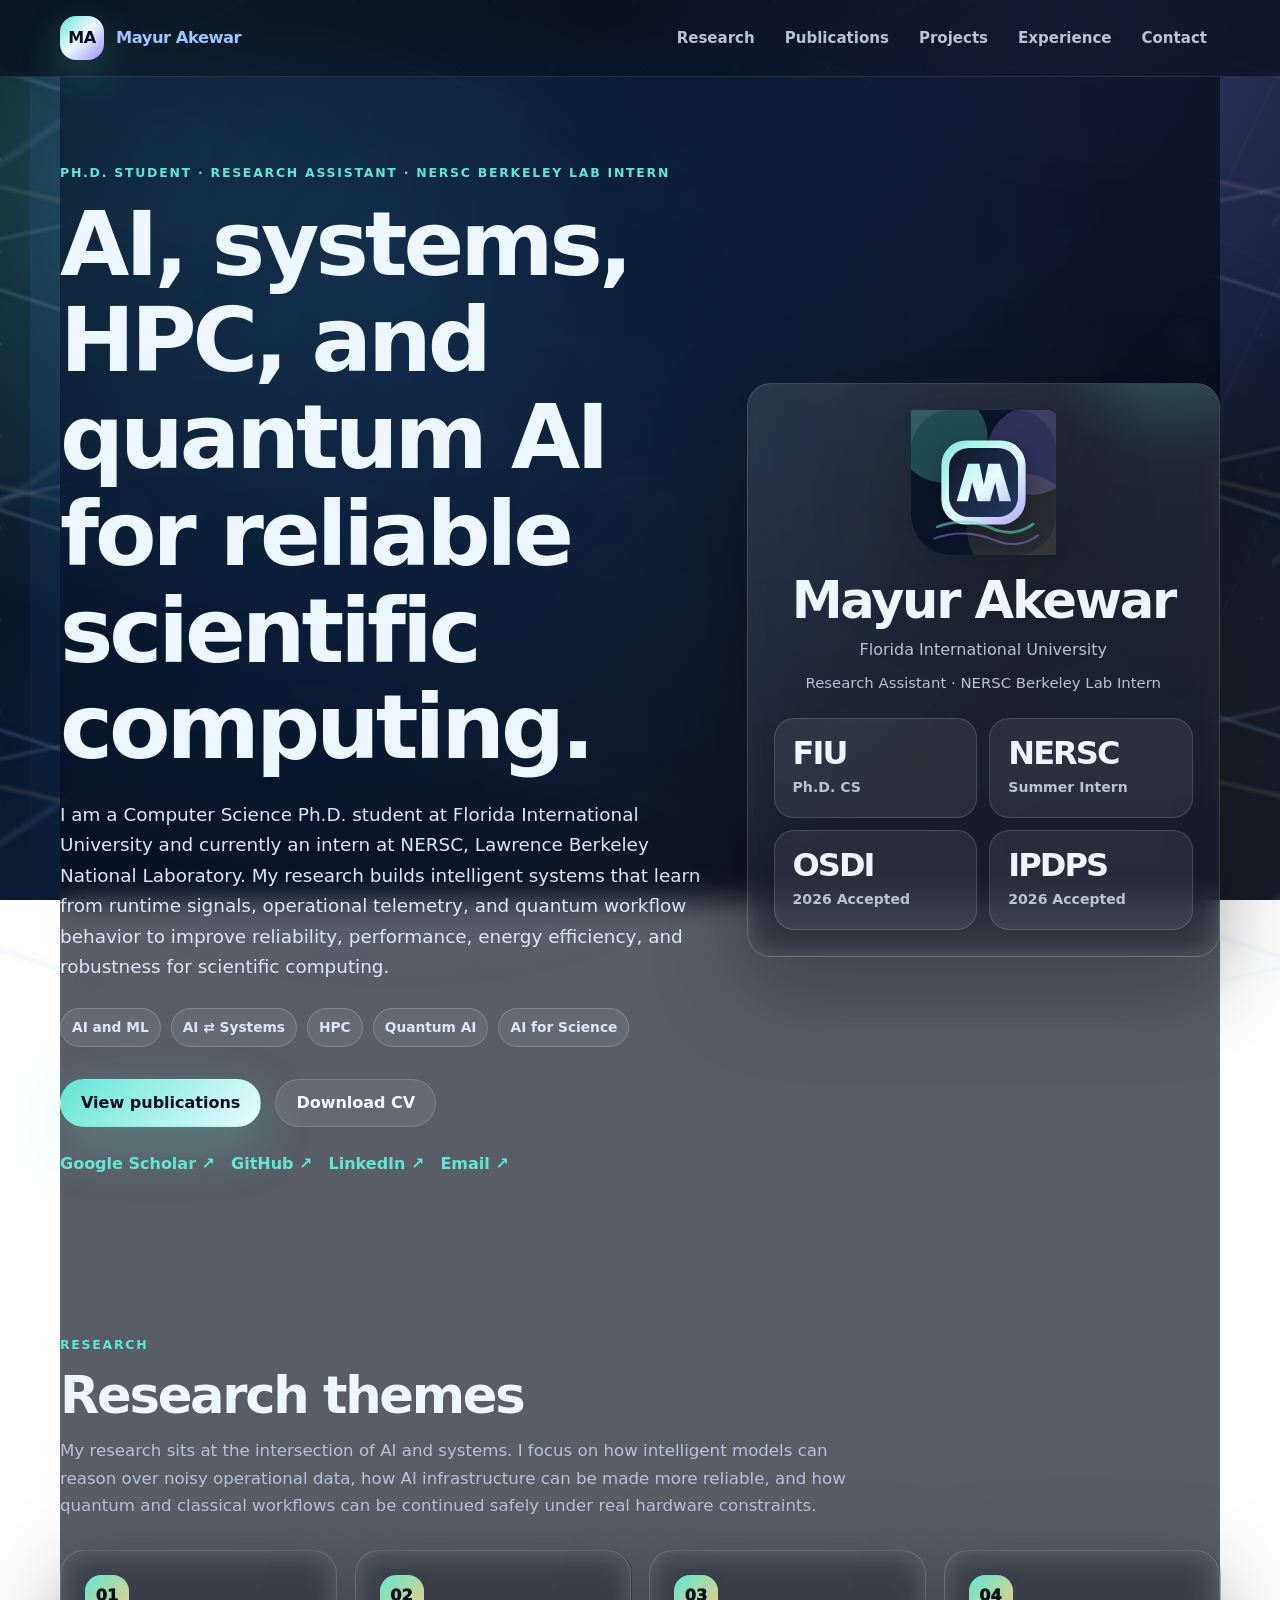
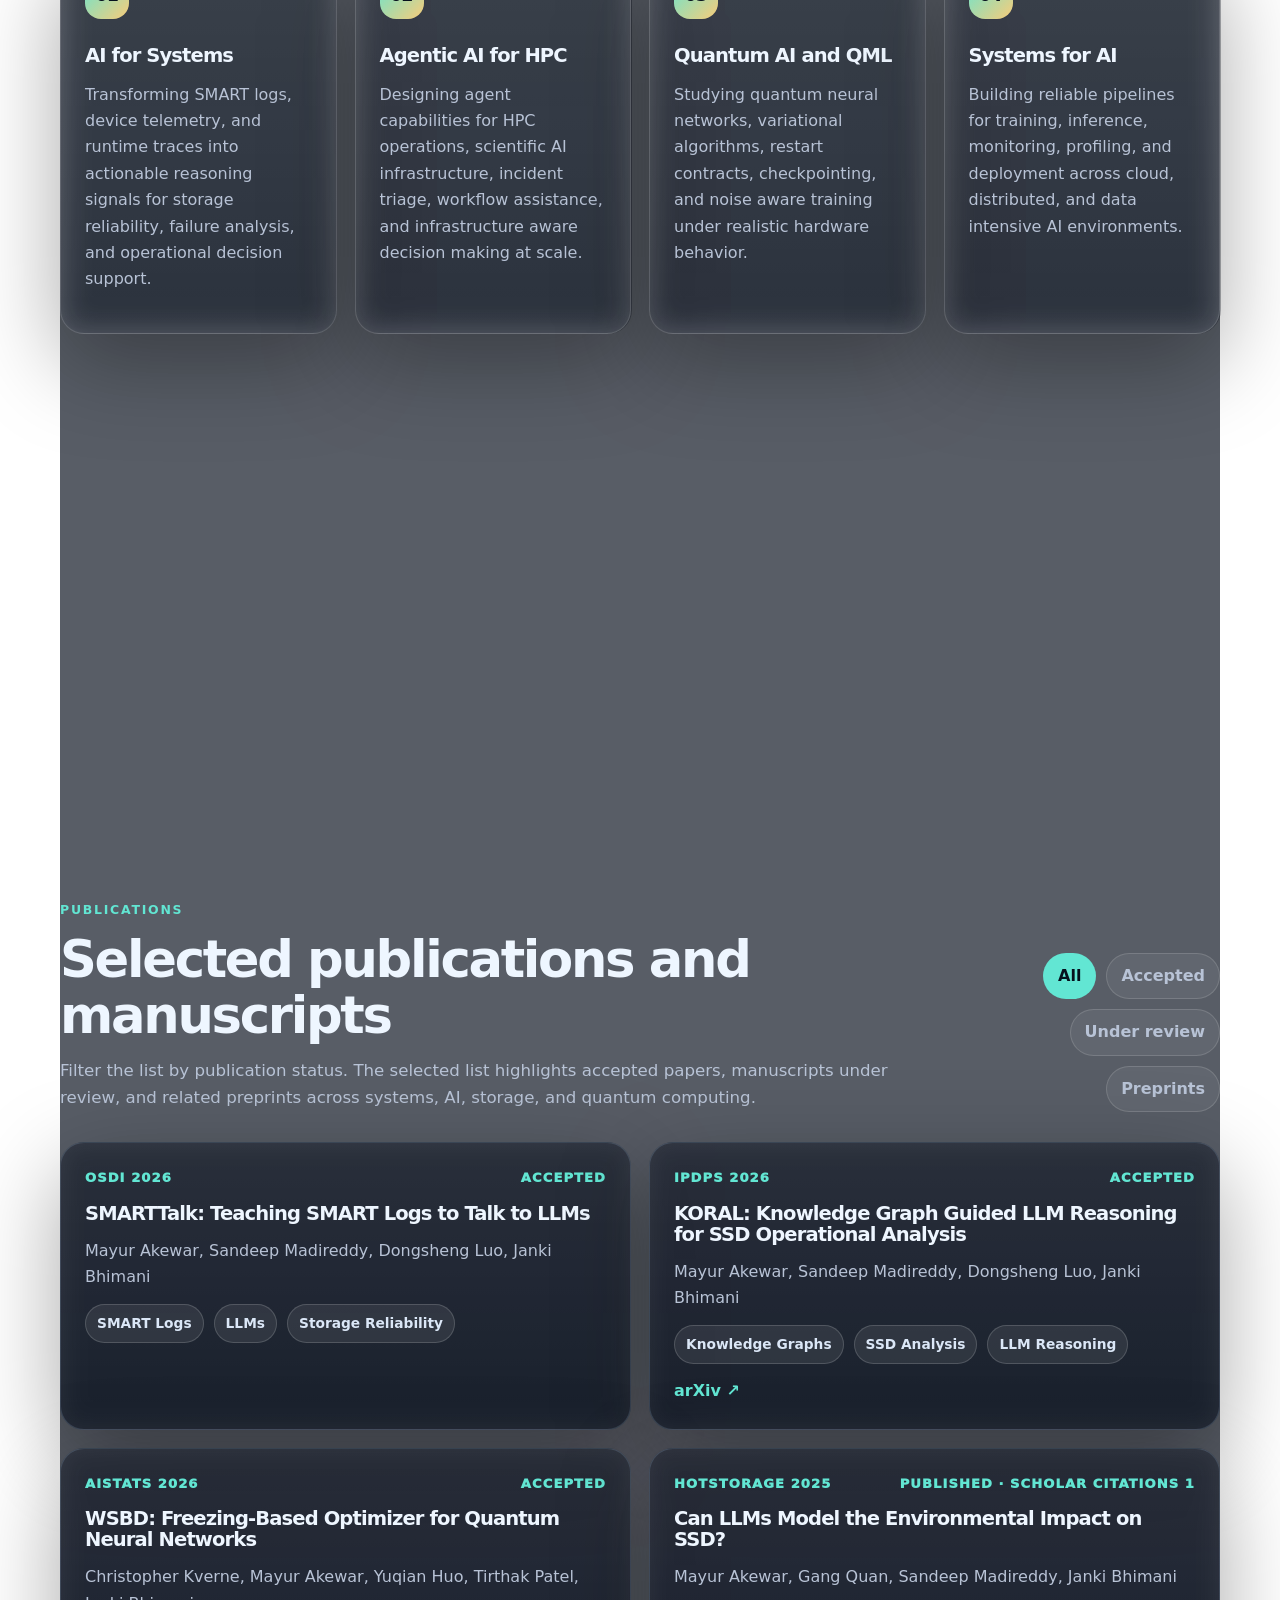
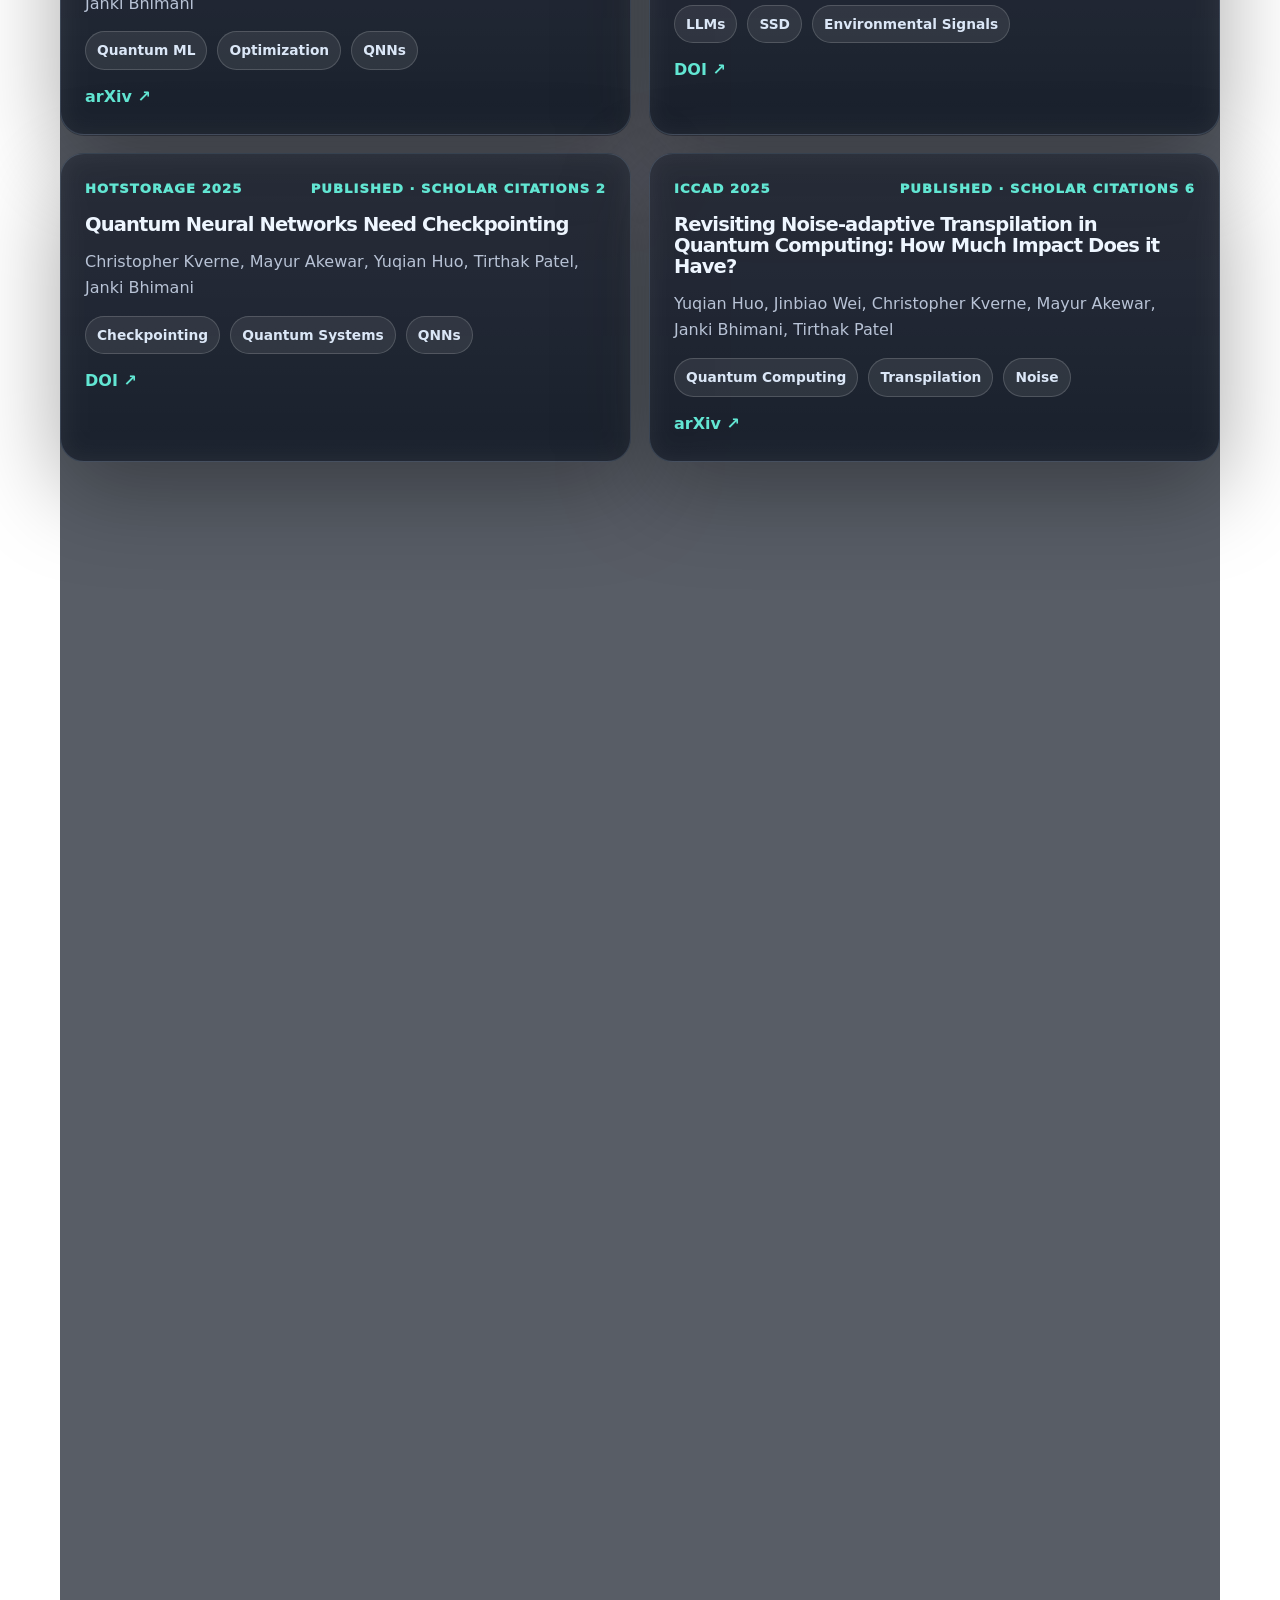
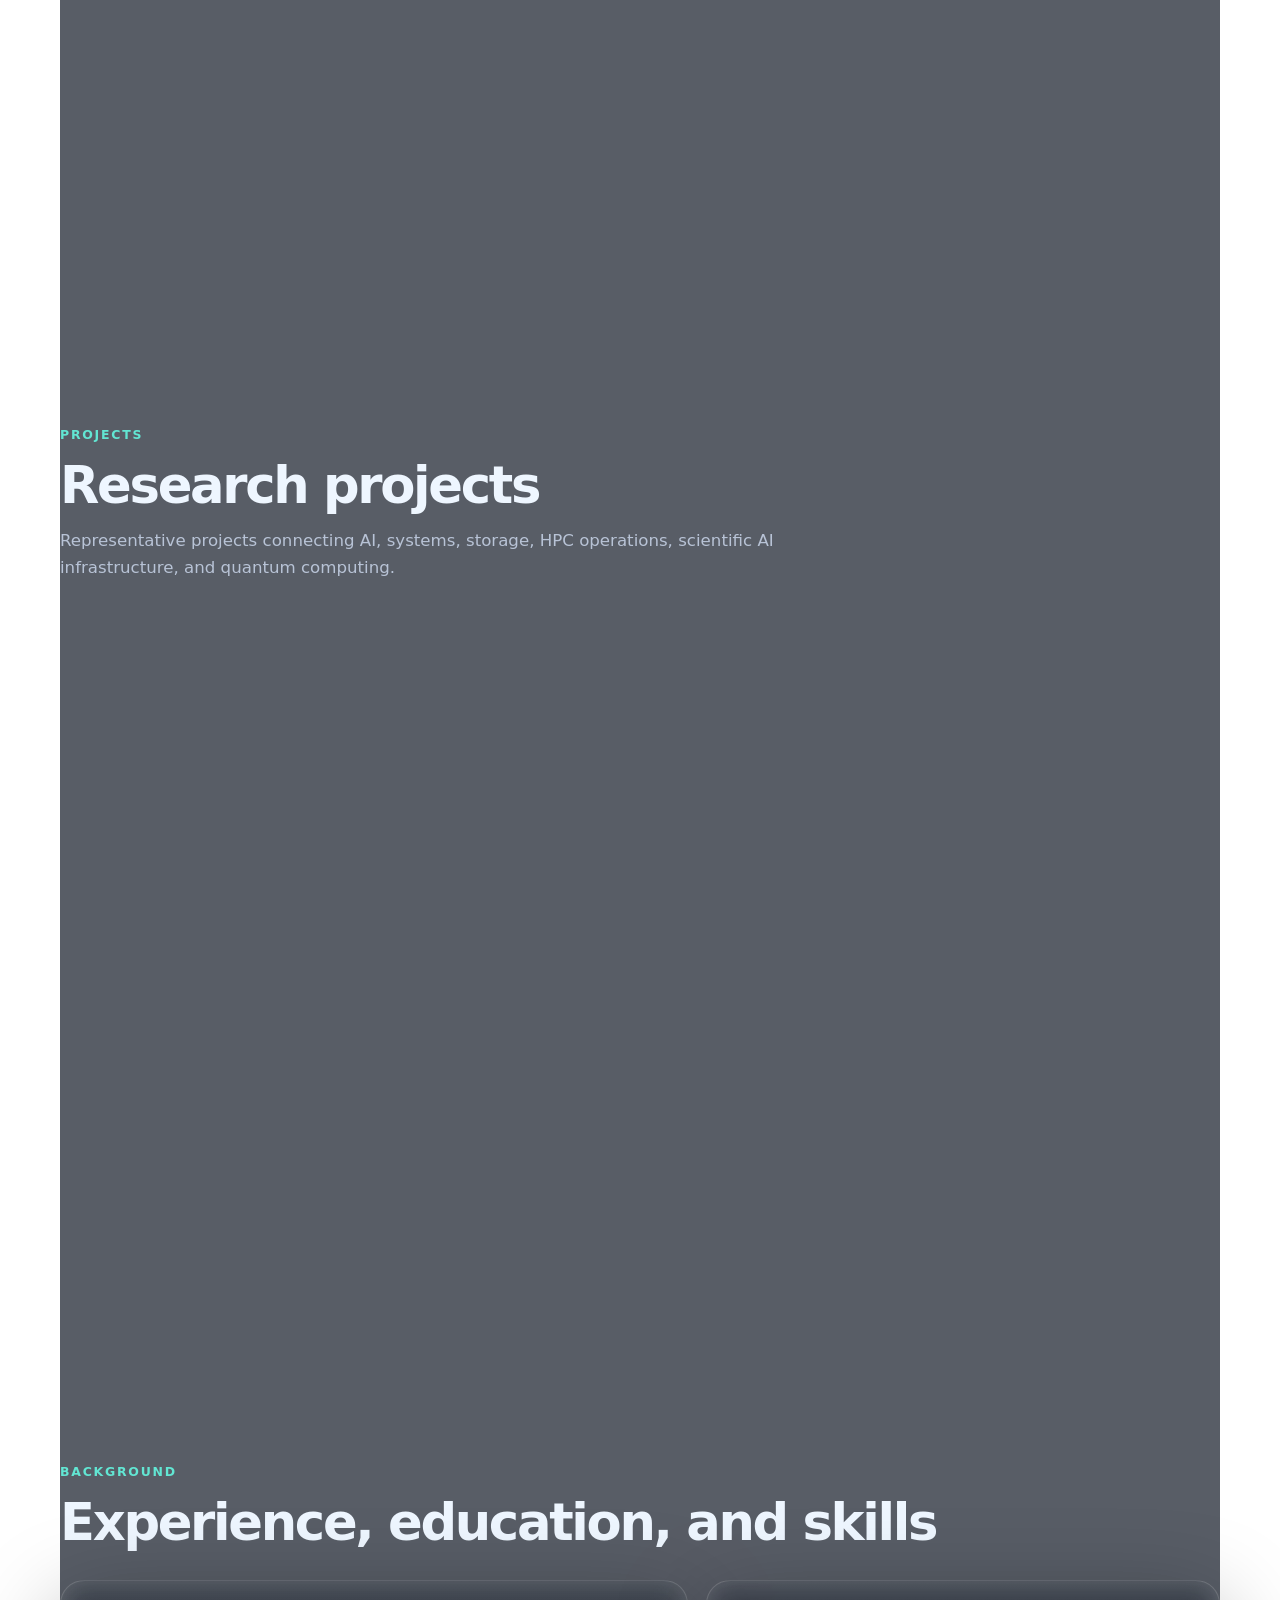
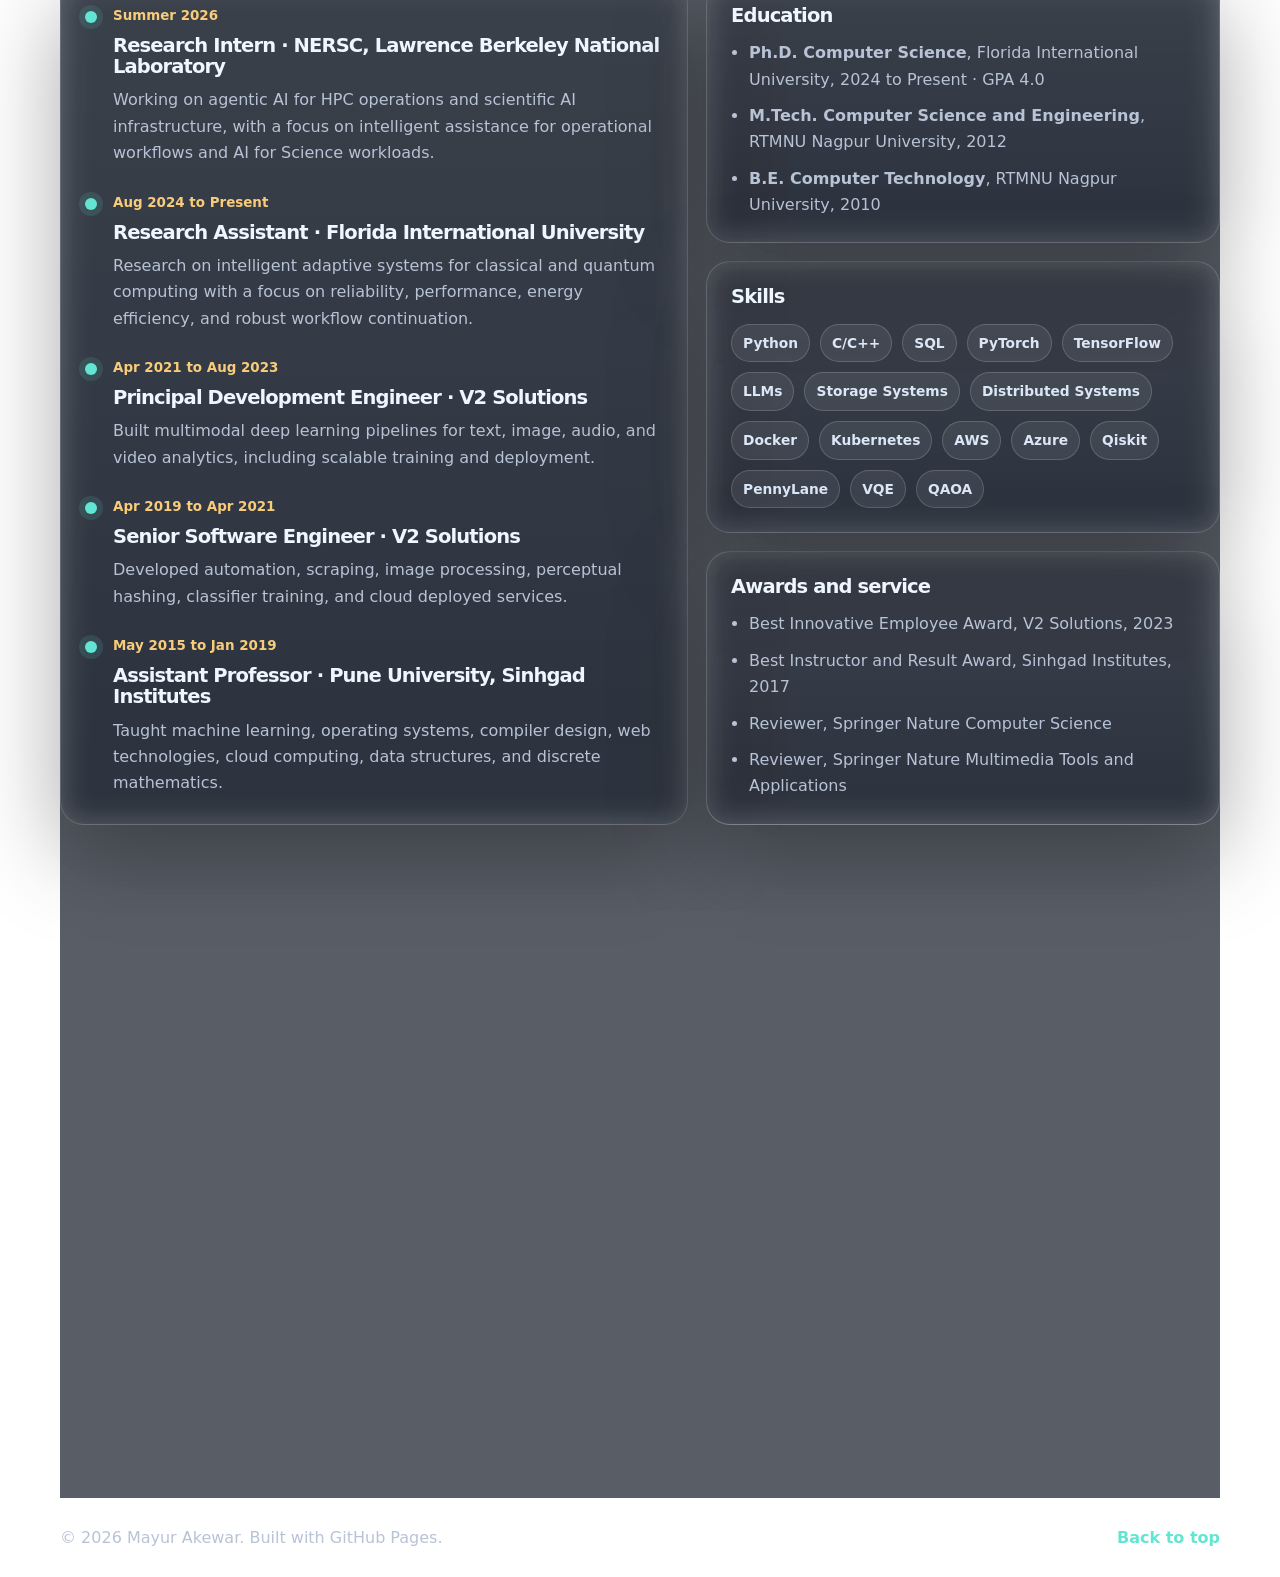
==== index.html @ 2ee83738 "Update index.html" ====
<!DOCTYPE html>
<html lang="en">
<head>
  <meta charset="UTF-8" />
  <meta name="viewport" content="width=device-width, initial-scale=1.0" />
  <meta name="description" content="Mayur Akewar is a Computer Science Ph.D. student at Florida International University and NERSC Berkeley Lab intern working on AI for systems, HPC operations, quantum AI, storage reliability, and AI for Science." />
  <meta name="keywords" content="Mayur Akewar, AI and ML, AI Systems, HPC, Quantum AI, AI for Science, Storage Systems, LLMs, FIU, NERSC" />
  <meta name="author" content="Mayur Akewar" />
  <meta property="og:title" content="Mayur Akewar | AI, Systems, HPC, and Quantum AI" />
  <meta property="og:description" content="Research portfolio for Mayur Akewar, Ph.D. student at Florida International University and NERSC Berkeley Lab intern working across AI, systems, HPC, and quantum AI." />
  <meta property="og:type" content="website" />
  <meta property="og:image" content="assets/social-card.svg" />
  <meta name="theme-color" content="#111827" />
  <title>Mayur Akewar | AI, Systems, HPC, and Quantum AI</title>
  <link rel="icon" type="image/svg+xml" href="assets/favicon.svg" />
  <link rel="stylesheet" href="styles.css" />
<link rel="stylesheet" href="starry_planets_network_background.css">
</head>
<body>
  <a class="skip-link" href="#main">Skip to content</a>
  <div class="background" aria-hidden="true"></div>

  <header class="site-header">
    <nav class="nav wrap" aria-label="Primary navigation">
      <a class="brand" href="#home" aria-label="Mayur Akewar home">
        <span class="brand-mark">MA</span>
        <span class="brand-name">Mayur Akewar</span>
      </a>
      <button class="nav-toggle" aria-label="Open navigation" aria-expanded="false">
        <span></span><span></span><span></span>
      </button>
      <div class="nav-links">
        <a href="#research">Research</a>
        <a href="#publications">Publications</a>
        <a href="#projects">Projects</a>
        <a href="#experience">Experience</a>
        <a href="#contact">Contact</a>
      </div>
    </nav>
  </header>

  <main id="main">
    <section class="hero wrap" id="home">
      <div class="hero-content">
        <p class="eyebrow">Ph.D. Student · Research Assistant · NERSC Berkeley Lab Intern</p>
        <h1>AI, systems, HPC, and quantum AI for reliable scientific computing.</h1>
        <p class="lead">
          I am a Computer Science Ph.D. student at Florida International University and currently an intern at NERSC, Lawrence Berkeley National Laboratory. My research builds intelligent systems that learn from runtime signals, operational telemetry, and quantum workflow behavior to improve reliability, performance, energy efficiency, and robustness for scientific computing.
        </p>
        <div class="topic-pills" aria-label="Research areas from Google Scholar profile">
          <span>AI and ML</span>
          <span>AI ⇄ Systems</span>
          <span>HPC</span>
          <span>Quantum AI</span>
          <span>AI for Science</span>
        </div>
        <div class="hero-actions">
          <a class="button primary" href="#publications">View publications</a>
          <a class="button ghost" href="assets/Mayur_Akewar_CV.pdf" target="_blank" rel="noopener">Download CV</a>
        </div>
        <div class="link-row" aria-label="Academic links">
          <a href="https://scholar.google.com/citations?user=bLDvG6gAAAAJ&hl=en" target="_blank" rel="noopener">Google Scholar</a>
          <a href="https://github.com/yourusername" target="_blank" rel="noopener">GitHub</a>
          <a href="https://www.linkedin.com/in/mayur-akewar-88523421" target="_blank" rel="noopener">LinkedIn</a>
          <a href="mailto:makew001@fiu.edu">Email</a>
        </div>
      </div>

      <aside class="profile-panel" aria-label="Profile snapshot">
        <img class="profile-art" src="assets/profile.svg" alt="Abstract profile illustration with initials MA" />
        <div class="profile-text">
          <h2>Mayur Akewar</h2>
          <p>Florida International University</p>
          <p class="small">Research Assistant · NERSC Berkeley Lab Intern</p>
        </div>
        <div class="stat-grid">
          <div class="stat-card">
            <strong>FIU</strong>
            <span>Ph.D. CS</span>
          </div>
          <div class="stat-card">
            <strong>NERSC</strong>
            <span>Summer Intern</span>
          </div>
          <div class="stat-card">
            <strong>OSDI</strong>
            <span>2026 Accepted</span>
          </div>
          <div class="stat-card">
            <strong>IPDPS</strong>
            <span>2026 Accepted</span>
          </div>
        </div>
      </aside>
    </section>

    <section class="section wrap" id="research">
      <div class="section-head">
        <p class="eyebrow">Research</p>
        <h2>Research themes</h2>
        <p>My research sits at the intersection of AI and systems. I focus on how intelligent models can reason over noisy operational data, how AI infrastructure can be made more reliable, and how quantum and classical workflows can be continued safely under real hardware constraints.</p>
      </div>
      <div class="theme-grid">
        <article class="glass-card theme-card">
          <div class="card-number">01</div>
          <h3>AI for Systems</h3>
          <p>Transforming SMART logs, device telemetry, and runtime traces into actionable reasoning signals for storage reliability, failure analysis, and operational decision support.</p>
        </article>
        <article class="glass-card theme-card">
          <div class="card-number">02</div>
          <h3>Agentic AI for HPC</h3>
          <p>Designing agent capabilities for HPC operations, scientific AI infrastructure, incident triage, workflow assistance, and infrastructure aware decision making at scale.</p>
        </article>
        <article class="glass-card theme-card">
          <div class="card-number">03</div>
          <h3>Quantum AI and QML</h3>
          <p>Studying quantum neural networks, variational algorithms, restart contracts, checkpointing, and noise aware training under realistic hardware behavior.</p>
        </article>
        <article class="glass-card theme-card">
          <div class="card-number">04</div>
          <h3>Systems for AI</h3>
          <p>Building reliable pipelines for training, inference, monitoring, profiling, and deployment across cloud, distributed, and data intensive AI environments.</p>
        </article>
      </div>

      <div class="research-brief-grid">
        <article class="glass-card research-brief highlight">
          <span class="mini-label">Current focus</span>
          <h3>Agentic AI for HPC operations at NERSC</h3>
          <p>I am currently working as an intern at NERSC, Lawrence Berkeley National Laboratory, on agentic AI for HPC operations and scientific AI infrastructure. The goal is to prototype intelligent agent capabilities that help operators and scientists reason over complex infrastructure signals, support AI for Science workloads, and improve operational efficiency.</p>
        </article>
        <article class="glass-card research-brief">
          <span class="mini-label">Storage reliability</span>
          <h3>From raw device signals to operational reasoning</h3>
          <p>My storage systems work explores how SMART attributes, knowledge graphs, and LLM based reasoning can explain SSD behavior, identify risk patterns, and convert low level device measurements into useful operational narratives.</p>
        </article>
        <article class="glass-card research-brief">
          <span class="mini-label">Quantum systems</span>
          <h3>Robust continuation for quantum workflows</h3>
          <p>My quantum systems work studies checkpointing, restart contracts, noise aware training, and optimization behavior for hybrid quantum classical workflows where hardware drift, queue delays, and measurement uncertainty affect reproducibility.</p>
        </article>
      </div>
    </section>

    <section class="section wrap" id="publications">
      <div class="section-head split">
        <div>
          <p class="eyebrow">Publications</p>
          <h2>Selected publications and manuscripts</h2>
          <p>Filter the list by publication status. The selected list highlights accepted papers, manuscripts under review, and related preprints across systems, AI, storage, and quantum computing.</p>
        </div>
        <div class="filters" aria-label="Publication filters">
          <button class="filter active" data-filter="all">All</button>
          <button class="filter" data-filter="accepted">Accepted</button>
          <button class="filter" data-filter="review">Under review</button>
          <button class="filter" data-filter="preprint">Preprints</button>
        </div>
      </div>

      <div class="publication-list">
        <article class="publication-card glass-card" data-category="accepted">
          <div class="pub-top"><span>OSDI 2026</span><span>Accepted</span></div>
          <h3>SMARTTalk: Teaching SMART Logs to Talk to LLMs</h3>
          <p>Mayur Akewar, Sandeep Madireddy, Dongsheng Luo, Janki Bhimani</p>
          <div class="tag-row"><span>SMART Logs</span><span>LLMs</span><span>Storage Reliability</span></div>
        </article>

        <article class="publication-card glass-card" data-category="accepted">
          <div class="pub-top"><span>IPDPS 2026</span><span>Accepted</span></div>
          <h3>KORAL: Knowledge Graph Guided LLM Reasoning for SSD Operational Analysis</h3>
          <p>Mayur Akewar, Sandeep Madireddy, Dongsheng Luo, Janki Bhimani</p>
          <div class="tag-row"><span>Knowledge Graphs</span><span>SSD Analysis</span><span>LLM Reasoning</span></div>
          <a href="https://arxiv.org/abs/2602.10246" target="_blank" rel="noopener">arXiv</a>
        </article>

        <article class="publication-card glass-card" data-category="accepted">
          <div class="pub-top"><span>AISTATS 2026</span><span>Accepted</span></div>
          <h3>WSBD: Freezing-Based Optimizer for Quantum Neural Networks</h3>
          <p>Christopher Kverne, Mayur Akewar, Yuqian Huo, Tirthak Patel, Janki Bhimani</p>
          <div class="tag-row"><span>Quantum ML</span><span>Optimization</span><span>QNNs</span></div>
          <a href="https://arxiv.org/abs/2602.11383" target="_blank" rel="noopener">arXiv</a>
        </article>

        <article class="publication-card glass-card" data-category="accepted">
          <div class="pub-top"><span>HotStorage 2025</span><span>Published · Scholar citations 1</span></div>
          <h3>Can LLMs Model the Environmental Impact on SSD?</h3>
          <p>Mayur Akewar, Gang Quan, Sandeep Madireddy, Janki Bhimani</p>
          <div class="tag-row"><span>LLMs</span><span>SSD</span><span>Environmental Signals</span></div>
          <a href="https://doi.org/10.1145/3736548.3737835" target="_blank" rel="noopener">DOI</a>
        </article>

        <article class="publication-card glass-card" data-category="accepted">
          <div class="pub-top"><span>HotStorage 2025</span><span>Published · Scholar citations 2</span></div>
          <h3>Quantum Neural Networks Need Checkpointing</h3>
          <p>Christopher Kverne, Mayur Akewar, Yuqian Huo, Tirthak Patel, Janki Bhimani</p>
          <div class="tag-row"><span>Checkpointing</span><span>Quantum Systems</span><span>QNNs</span></div>
          <a href="https://doi.org/10.1145/3736548.3737834" target="_blank" rel="noopener">DOI</a>
        </article>

        <article class="publication-card glass-card" data-category="accepted">
          <div class="pub-top"><span>ICCAD 2025</span><span>Published · Scholar citations 6</span></div>
          <h3>Revisiting Noise-adaptive Transpilation in Quantum Computing: How Much Impact Does it Have?</h3>
          <p>Yuqian Huo, Jinbiao Wei, Christopher Kverne, Mayur Akewar, Janki Bhimani, Tirthak Patel</p>
          <div class="tag-row"><span>Quantum Computing</span><span>Transpilation</span><span>Noise</span></div>
          <a href="https://arxiv.org/abs/2507.01195" target="_blank" rel="noopener">arXiv</a>
        </article>

        <article class="publication-card glass-card" data-category="accepted">
          <div class="pub-top"><span>IEEE GRSM 2024</span><span>Published · Scholar citations 10</span></div>
          <h3>An Integration of Natural Language and Hyperspectral Imaging: A Review</h3>
          <p>Mayur Akewar, Manoj Chandak</p>
          <div class="tag-row"><span>Hyperspectral Imaging</span><span>NLP</span><span>Survey</span></div>
          <a href="https://doi.org/10.1109/MGRS.2024.3489613" target="_blank" rel="noopener">DOI</a>
        </article>

        <article class="publication-card glass-card" data-category="review">
          <div class="pub-top"><span>FAST 2027</span><span>Under review</span></div>
          <h3>CheckRC-Q: Reliable and Lightweight Restart Contracts to Checkpoint Hybrid Quantum-Classical Workflows</h3>
          <p>Mayur Akewar, Christopher Kverne, Yuqian Huo, Tirthak Patel, Janki Bhimani</p>
          <div class="tag-row"><span>Checkpointing</span><span>Quantum Workflows</span><span>Systems</span></div>
        </article>

        <article class="publication-card glass-card" data-category="review">
          <div class="pub-top"><span>SC 2026</span><span>Under review</span></div>
          <h3>QuMIA: Identifying and Characterizing Membership Inference Attack Vulnerabilities in Quantum Machine Learning</h3>
          <p>Yuqian Huo, Jason Han, Mayur Akewar, Christopher Kverne, Janki Bhimani, Tirthak Patel</p>
          <div class="tag-row"><span>Quantum ML</span><span>Security</span><span>Privacy</span></div>
        </article>

        <article class="publication-card glass-card" data-category="preprint">
          <div class="pub-top"><span>2026</span><span>Manuscript from Scholar</span></div>
          <h3>VARIATIONAL QUANTUM ALGORITHMS ARE LIPSCHITZ SMOOTH</h3>
          <p>Christopher Kverne, Mayur Akewar, NS DiBrita, Yuqian Huo, Tirthak Patel, Janki Bhimani</p>
          <div class="tag-row"><span>VQA</span><span>Optimization</span><span>Quantum Theory</span></div>
        </article>

        <article class="publication-card glass-card" data-category="preprint">
          <div class="pub-top"><span>arXiv 2026</span><span>Scholar citations 3</span></div>
          <h3>CatRAG: Functor-Guided Structural Debiasing with Retrieval Augmentation for Fair LLMs</h3>
          <p>R Ranjan, U Grover, M Akewar, X Lin, A Polyzou</p>
          <div class="tag-row"><span>RAG</span><span>Fair LLMs</span><span>Debiasing</span></div>
        </article>

        <article class="publication-card glass-card" data-category="preprint">
          <div class="pub-top"><span>TechRxiv 2023</span><span>Scholar citations 34</span></div>
          <h3>Hyperspectral Imaging Algorithms and Applications: A Review</h3>
          <p>Mayur Akewar, Manoj Chandak</p>
          <div class="tag-row"><span>Hyperspectral Imaging</span><span>Survey</span><span>Remote Sensing</span></div>
          <a href="https://doi.org/10.36227/techrxiv.24743562.v2" target="_blank" rel="noopener">DOI</a>
        </article>

        <article class="publication-card glass-card" data-category="preprint">
          <div class="pub-top"><span>TechRxiv 2023</span><span>Scholar citations 7</span></div>
          <h3>Classification of EEG Signals Utilizing DWT for Feature Extraction and Evolutionary Algorithms for Feature Selection</h3>
          <p>Mayur Akewar</p>
          <div class="tag-row"><span>EEG</span><span>Feature Selection</span><span>Signal Processing</span></div>
          <a href="https://doi.org/10.36227/techrxiv.24633585.v1" target="_blank" rel="noopener">DOI</a>
        </article>

        <article class="publication-card glass-card" data-category="preprint">
          <div class="pub-top"><span>2014</span><span>Scholar citations 8</span></div>
          <h3>A study of effective load balancing approaches in cloud computing</h3>
          <p>Roshan Kotkondawar, Pushpjit Khaire, Mayur Akewar, Y. Patil</p>
          <div class="tag-row"><span>Cloud Computing</span><span>Load Balancing</span><span>Survey</span></div>
        </article>

        <article class="publication-card glass-card" data-category="preprint">
          <div class="pub-top"><span>2012</span><span>Scholar citations 9</span></div>
          <h3>Grid based wireless mobile sensor network deployment with obstacle adaptability</h3>
          <p>Mayur Akewar, Nileshsingh Thakur</p>
          <div class="tag-row"><span>Sensor Networks</span><span>Deployment</span><span>Obstacles</span></div>
        </article>

        <article class="publication-card glass-card" data-category="preprint">
          <div class="pub-top"><span>2012</span><span>Scholar citations 40</span></div>
          <h3>A study of wireless mobile sensor network deployment</h3>
          <p>Mayur Akewar, Nileshsingh Thakur</p>
          <div class="tag-row"><span>Sensor Networks</span><span>Mobile Sensors</span><span>Deployment</span></div>
        </article>
      </div>
    </section>

    <section class="section wrap" id="projects">
      <div class="section-head">
        <p class="eyebrow">Projects</p>
        <h2>Research projects</h2>
        <p>Representative projects connecting AI, systems, storage, HPC operations, scientific AI infrastructure, and quantum computing.</p>
      </div>
      <div class="project-grid">
        <article class="project-card glass-card featured">
          <div class="project-top"><span>AI for Storage</span><span>OSDI 2026</span></div>
          <h3>SMARTTalk</h3>
          <p>Teaching SMART logs to communicate with LLMs for storage health interpretation, operational reasoning, and failure risk analysis.</p>
        </article>
        <article class="project-card glass-card">
          <div class="project-top"><span>Knowledge Graphs</span><span>IPDPS 2026</span></div>
          <h3>KORAL</h3>
          <p>Knowledge graph guided LLM reasoning for SSD operational analysis, connecting device signals, failure evidence, and explainable decisions.</p>
        </article>
        <article class="project-card glass-card">
          <div class="project-top"><span>HPC Operations</span><span>NERSC</span></div>
          <h3>Agentic AI for HPC Operations</h3>
          <p>Current NERSC internship project on intelligent agent capabilities for HPC operations, scientific AI infrastructure, operational efficiency, and DOE AI for Science workloads.</p>
        </article>
        <article class="project-card glass-card">
          <div class="project-top"><span>Quantum Systems</span><span>FAST Track</span></div>
          <h3>Quantum Restart Contracts</h3>
          <p>Restart contracts for hybrid quantum classical workflows, including checkpoint semantics, migration decisions, and restore auditing.</p>
        </article>
        <article class="project-card glass-card">
          <div class="project-top"><span>Quantum ML</span><span>AISTATS 2026</span></div>
          <h3>QNN Optimization</h3>
          <p>Optimizer and checkpointing methods for quantum neural networks under realistic noise, training instability, and hardware constraints.</p>
        </article>
        <article class="project-card glass-card">
          <div class="project-top"><span>Multimodal AI</span><span>Industry</span></div>
          <h3>Content Understanding Systems</h3>
          <p>Scalable pipelines for text, image, audio, and video analytics using deep learning, object detection, classification, and cloud deployment.</p>
        </article>
      </div>
    </section>

    <section class="section wrap" id="experience">
      <div class="section-head split">
        <div>
          <p class="eyebrow">Background</p>
          <h2>Experience, education, and skills</h2>
        </div>
      </div>
      <div class="two-column">
        <div class="timeline glass-card">
          <article>
            <span>Summer 2026</span>
            <h3>Research Intern · NERSC, Lawrence Berkeley National Laboratory</h3>
            <p>Working on agentic AI for HPC operations and scientific AI infrastructure, with a focus on intelligent assistance for operational workflows and AI for Science workloads.</p>
          </article>
          <article>
            <span>Aug 2024 to Present</span>
            <h3>Research Assistant · Florida International University</h3>
            <p>Research on intelligent adaptive systems for classical and quantum computing with a focus on reliability, performance, energy efficiency, and robust workflow continuation.</p>
          </article>
          <article>
            <span>Apr 2021 to Aug 2023</span>
            <h3>Principal Development Engineer · V2 Solutions</h3>
            <p>Built multimodal deep learning pipelines for text, image, audio, and video analytics, including scalable training and deployment.</p>
          </article>
          <article>
            <span>Apr 2019 to Apr 2021</span>
            <h3>Senior Software Engineer · V2 Solutions</h3>
            <p>Developed automation, scraping, image processing, perceptual hashing, classifier training, and cloud deployed services.</p>
          </article>
          <article>
            <span>May 2015 to Jan 2019</span>
            <h3>Assistant Professor · Pune University, Sinhgad Institutes</h3>
            <p>Taught machine learning, operating systems, compiler design, web technologies, cloud computing, data structures, and discrete mathematics.</p>
          </article>
        </div>
        <div class="side-stack">
          <article class="glass-card info-card">
            <h3>Education</h3>
            <ul>
              <li><strong>Ph.D. Computer Science</strong>, Florida International University, 2024 to Present · GPA 4.0</li>
              <li><strong>M.Tech. Computer Science and Engineering</strong>, RTMNU Nagpur University, 2012</li>
              <li><strong>B.E. Computer Technology</strong>, RTMNU Nagpur University, 2010</li>
            </ul>
          </article>
          <article class="glass-card info-card">
            <h3>Skills</h3>
            <div class="skill-cloud">
              <span>Python</span><span>C/C++</span><span>SQL</span><span>PyTorch</span><span>TensorFlow</span><span>LLMs</span><span>Storage Systems</span><span>Distributed Systems</span><span>Docker</span><span>Kubernetes</span><span>AWS</span><span>Azure</span><span>Qiskit</span><span>PennyLane</span><span>VQE</span><span>QAOA</span>
            </div>
          </article>
          <article class="glass-card info-card">
            <h3>Awards and service</h3>
            <ul>
              <li>Best Innovative Employee Award, V2 Solutions, 2023</li>
              <li>Best Instructor and Result Award, Sinhgad Institutes, 2017</li>
              <li>Reviewer, Springer Nature Computer Science</li>
              <li>Reviewer, Springer Nature Multimedia Tools and Applications</li>
            </ul>
          </article>
        </div>
      </div>
    </section>

    <section class="section wrap contact-section" id="contact">
      <div class="contact-card glass-card">
        <div>
          <p class="eyebrow">Contact</p>
          <h2>Let us connect about AI, systems, HPC, or quantum AI.</h2>
          <p>I am interested in research collaborations across intelligent systems, storage reliability, scientific AI infrastructure, and quantum computing workflows.</p>
        </div>
        <div class="contact-actions">
          <a class="button primary" href="mailto:makew001@fiu.edu">Email me</a>
          <a class="button ghost" href="assets/Mayur_Akewar_CV.pdf" target="_blank" rel="noopener">View CV</a>
          <a class="button ghost" href="https://scholar.google.com/citations?user=bLDvG6gAAAAJ&hl=en" target="_blank" rel="noopener">Scholar profile</a>
          <a class="button ghost" href="https://www.linkedin.com/in/mayur-akewar-88523421" target="_blank" rel="noopener">LinkedIn</a>
        </div>
      </div>
    </section>
  </main>

  <footer class="footer">
    <div class="wrap footer-inner">
      <p>© <span id="year"></span> Mayur Akewar. Built with GitHub Pages.</p>
      <a href="#home">Back to top</a>
    </div>
  </footer>

  <script src="script.js"></script>
</body>
</html>
---- styles.css ----
:root {
  --bg: #08111f;
  --bg-2: #0d1b31;
  --panel: rgba(255, 255, 255, 0.08);
  --panel-strong: rgba(255, 255, 255, 0.14);
  --text: #f8fafc;
  --muted: #b8c3d6;
  --soft: #dbe7f7;
  --line: rgba(255, 255, 255, 0.14);
  --brand: #62e6d3;
  --brand-2: #9b8cff;
  --accent: #f8cc7a;
  --danger: #ff8fa3;
  --shadow: 0 28px 90px rgba(0, 0, 0, 0.34);
  --radius-xl: 34px;
  --radius-lg: 24px;
  --radius-md: 18px;
  --radius-pill: 999px;
}

* { box-sizing: border-box; }

html { scroll-behavior: smooth; }

body {
  margin: 0;
  font-family: Inter, ui-sans-serif, system-ui, -apple-system, BlinkMacSystemFont, "Segoe UI", sans-serif;
  color: var(--text);
  background: var(--bg);
  line-height: 1.65;
  overflow-x: hidden;
}

body.menu-open { overflow: hidden; }

a { color: inherit; text-decoration: none; }

button { font: inherit; }

img { display: block; max-width: 100%; }

.wrap {
  width: min(1160px, calc(100% - 40px));
  margin: 0 auto;
}

.skip-link {
  position: absolute;
  top: 12px;
  left: 12px;
  z-index: 100;
  transform: translateY(-160%);
  padding: 10px 14px;
  border-radius: 12px;
  background: var(--text);
  color: var(--bg);
  font-weight: 800;
}

.skip-link:focus { transform: translateY(0); }

.background {
  position: fixed;
  inset: 0;
  pointer-events: none;
  z-index: -2;
  overflow: hidden;
  background:
    radial-gradient(circle at 12% 18%, rgba(98, 230, 211, 0.26), transparent 29rem),
    radial-gradient(circle at 84% 4%, rgba(155, 140, 255, 0.28), transparent 30rem),
    radial-gradient(circle at 70% 86%, rgba(248, 204, 122, 0.14), transparent 36rem),
    linear-gradient(135deg, #08111f 0%, #0c1c33 44%, #0b1222 100%);
}

.background::before,
.background::after {
  content: "";
  position: absolute;
  inset: -18%;
  will-change: transform;
}

.background::before {
  opacity: 0.58;
  background-image:
    radial-gradient(circle, rgba(98, 230, 211, 0.55) 0 1.8px, transparent 2.2px),
    radial-gradient(circle, rgba(155, 140, 255, 0.35) 0 1.4px, transparent 2px),
    linear-gradient(115deg, transparent 0 46%, rgba(98, 230, 211, 0.13) 46.4% 46.9%, transparent 47.3% 100%),
    linear-gradient(25deg, transparent 0 48%, rgba(155, 140, 255, 0.11) 48.3% 48.8%, transparent 49.2% 100%);
  background-size: 92px 92px, 142px 142px, 330px 210px, 410px 260px;
  animation: driftField 42s linear infinite;
  mask-image: radial-gradient(circle at 50% 30%, black 0%, transparent 78%);
}

.background::after {
  opacity: 0.52;
  background-image:
    linear-gradient(rgba(255,255,255,0.035) 1px, transparent 1px),
    linear-gradient(90deg, rgba(255,255,255,0.035) 1px, transparent 1px),
    radial-gradient(circle at 24px 24px, rgba(248, 204, 122, 0.42) 0 1.5px, transparent 2px);
  background-size: 70px 70px, 70px 70px, 140px 140px;
  animation: networkFloat 28s ease-in-out infinite alternate;
  mask-image: radial-gradient(circle at 50% 25%, black 0%, transparent 76%);
}

@keyframes driftField {
  from { transform: translate3d(-2%, -2%, 0) rotate(0deg); }
  to { transform: translate3d(2%, 2%, 0) rotate(1turn); }
}

@keyframes networkFloat {
  from { transform: translate3d(0, 0, 0) scale(1); }
  to { transform: translate3d(-34px, 26px, 0) scale(1.04); }
}

@media (prefers-reduced-motion: reduce) {
  .background::before,
  .background::after { animation: none; }
}

.site-header {
  position: sticky;
  top: 0;
  z-index: 30;
  border-bottom: 1px solid rgba(255,255,255,0.09);
  background: rgba(8, 17, 31, 0.75);
  backdrop-filter: blur(18px);
}

.nav {
  min-height: 76px;
  display: flex;
  align-items: center;
  justify-content: space-between;
  gap: 20px;
}

.brand {
  display: inline-flex;
  align-items: center;
  gap: 12px;
  font-weight: 900;
  letter-spacing: -0.03em;
}

.brand-mark {
  width: 44px;
  height: 44px;
  display: grid;
  place-items: center;
  border-radius: 16px;
  color: #06101d;
  background: linear-gradient(135deg, var(--brand), #eefbff 48%, var(--brand-2));
  box-shadow: 0 16px 42px rgba(98, 230, 211, 0.22);
}

.brand-name { font-size: 1.02rem; }

.nav-links {
  display: flex;
  align-items: center;
  gap: 4px;
}

.nav-links a {
  padding: 10px 13px;
  color: var(--muted);
  border-radius: var(--radius-pill);
  font-size: 0.94rem;
  font-weight: 700;
  transition: 180ms ease;
}

.nav-links a:hover,
.nav-links a:focus-visible {
  color: var(--text);
  background: rgba(255,255,255,0.09);
}

.nav-toggle {
  display: none;
  border: 0;
  background: transparent;
  cursor: pointer;
  padding: 8px;
}

.nav-toggle span {
  display: block;
  width: 26px;
  height: 2px;
  margin: 6px 0;
  border-radius: var(--radius-pill);
  background: var(--text);
}

.hero {
  min-height: calc(100vh - 76px);
  display: grid;
  grid-template-columns: minmax(0, 1.15fr) minmax(320px, 0.85fr);
  gap: 46px;
  align-items: center;
  padding: 86px 0 72px;
}

.eyebrow {
  margin: 0 0 12px;
  color: var(--brand);
  font-size: 0.78rem;
  text-transform: uppercase;
  letter-spacing: 0.14em;
  font-weight: 900;
}

h1, h2, h3, h4 {
  margin: 0;
  line-height: 1.08;
  letter-spacing: -0.045em;
}

h1 {
  max-width: 900px;
  font-size: clamp(2.7rem, 7vw, 5.95rem);
}

h2 { font-size: clamp(2rem, 4vw, 3.3rem); }

h3 { font-size: 1.22rem; }

h4 { font-size: 1rem; }

.lead {
  margin: 24px 0 0;
  max-width: 760px;
  color: var(--soft);
  font-size: 1.15rem;
}

.topic-pills,
.tag-row,
.skill-cloud {
  display: flex;
  flex-wrap: wrap;
  gap: 10px;
}

.topic-pills { margin-top: 26px; }

.topic-pills span,
.tag-row span,
.skill-cloud span {
  border: 1px solid rgba(255,255,255,0.16);
  background: rgba(255,255,255,0.08);
  color: var(--soft);
  border-radius: var(--radius-pill);
  padding: 7px 11px;
  font-size: 0.86rem;
  font-weight: 750;
}

.hero-actions,
.contact-actions {
  display: flex;
  flex-wrap: wrap;
  gap: 14px;
  margin-top: 32px;
}

.button {
  min-height: 48px;
  display: inline-flex;
  align-items: center;
  justify-content: center;
  padding: 0 20px;
  border-radius: var(--radius-pill);
  border: 1px solid transparent;
  font-weight: 900;
  transition: transform 180ms ease, background 180ms ease, border-color 180ms ease;
}

.button:hover,
.button:focus-visible { transform: translateY(-2px); }

.button.primary {
  color: #06101d;
  background: linear-gradient(135deg, var(--brand), #e9fbff);
  box-shadow: 0 18px 54px rgba(98, 230, 211, 0.27);
}

.button.ghost,
.button.compact {
  color: var(--text);
  border-color: var(--line);
  background: rgba(255,255,255,0.08);
}

.button.compact {
  min-height: 42px;
  padding: 0 16px;
  white-space: nowrap;
}

.link-row {
  display: flex;
  flex-wrap: wrap;
  gap: 16px;
  margin-top: 24px;
}

.link-row a,
.publication-card a,
.footer a {
  color: var(--brand);
  font-weight: 850;
}

.link-row a::after,
.publication-card a::after { content: " ↗"; }

.glass-card,
.profile-panel,
.impact-card {
  border: 1px solid var(--line);
  background: linear-gradient(180deg, rgba(255,255,255,0.12), rgba(255,255,255,0.06));
  border-radius: var(--radius-lg);
  box-shadow: var(--shadow);
  backdrop-filter: blur(16px);
}

.profile-panel {
  position: relative;
  overflow: hidden;
  padding: 26px;
}

.profile-panel::before {
  content: "";
  position: absolute;
  inset: -35% -20% auto auto;
  width: 280px;
  height: 280px;
  border-radius: 50%;
  background: radial-gradient(circle, rgba(98,230,211,0.28), transparent 70%);
}

.profile-art {
  position: relative;
  width: 145px;
  margin: 0 auto 18px;
  filter: drop-shadow(0 28px 45px rgba(0,0,0,0.28));
}

.profile-text {
  position: relative;
  text-align: center;
}

.profile-text p { margin: 8px 0 0; color: var(--muted); }

.profile-text .small { font-size: 0.93rem; }

.stat-grid,
.impact-grid {
  display: grid;
  grid-template-columns: repeat(2, minmax(0, 1fr));
  gap: 12px;
}

.stat-grid { margin-top: 22px; }

.stat-card,
.impact-card {
  padding: 18px;
  border-radius: 20px;
  background: rgba(255,255,255,0.08);
  border: 1px solid rgba(255,255,255,0.12);
}

.stat-card strong,
.impact-card strong {
  display: block;
  font-size: 2rem;
  letter-spacing: -0.06em;
  line-height: 1;
}

.stat-card span,
.impact-card p,
.impact-label {
  display: block;
  margin-top: 7px;
  color: var(--muted);
  font-size: 0.88rem;
  font-weight: 700;
}

.section { padding: 86px 0; }

.section-head {
  max-width: 790px;
  margin-bottom: 30px;
}

.section-head.split {
  max-width: none;
  display: flex;
  align-items: end;
  justify-content: space-between;
  gap: 24px;
}

.section-head p:not(.eyebrow) {
  color: var(--muted);
  margin: 14px 0 0;
  font-size: 1.04rem;
}

.theme-grid,
.project-grid,
.publication-list {
  display: grid;
  gap: 18px;
}

.theme-grid { grid-template-columns: repeat(4, minmax(0, 1fr)); }

.research-brief-grid {
  display: grid;
  grid-template-columns: 1.25fr repeat(2, minmax(0, 1fr));
  gap: 18px;
  margin-top: 18px;
}

.research-brief {
  position: relative;
  overflow: hidden;
}

.research-brief.highlight {
  background:
    linear-gradient(135deg, rgba(98,230,211,0.22), rgba(155,140,255,0.13)),
    linear-gradient(180deg, rgba(255,255,255,0.14), rgba(255,255,255,0.07));
}

.research-brief::after {
  content: "";
  position: absolute;
  inset: auto -15% -38% auto;
  width: 210px;
  height: 210px;
  border-radius: 50%;
  background: radial-gradient(circle, rgba(98,230,211,0.18), transparent 70%);
}

.mini-label {
  display: inline-flex;
  margin-bottom: 16px;
  color: var(--accent);
  text-transform: uppercase;
  letter-spacing: 0.1em;
  font-size: 0.75rem;
  font-weight: 950;
}

.theme-card,
.project-card,
.publication-card,
.info-card,
.timeline,
.scholar-board,
.contact-card,
.research-brief { padding: 24px; }

.card-number {
  width: 44px;
  height: 44px;
  display: grid;
  place-items: center;
  margin-bottom: 26px;
  color: #06101d;
  border-radius: 16px;
  background: linear-gradient(135deg, var(--brand), var(--accent));
  font-weight: 950;
}

.theme-card p,
.project-card p,
.publication-card p,
.info-card li,
.timeline p,
.contact-card p,
.research-brief p {
  color: var(--muted);
}

.impact-grid {
  grid-template-columns: repeat(4, minmax(0, 1fr));
  margin-bottom: 18px;
}

.impact-card { padding: 24px; }

.impact-label {
  margin: 0 0 12px;
  color: var(--brand);
  text-transform: uppercase;
  letter-spacing: 0.1em;
  font-size: 0.75rem;
}

.impact-card p { margin-bottom: 0; }

.board-head {
  display: flex;
  align-items: baseline;
  justify-content: space-between;
  gap: 20px;
  margin-bottom: 10px;
}

.board-head span { color: var(--muted); font-weight: 700; font-size: 0.9rem; }

.citation-list { display: grid; gap: 10px; }

.citation-row {
  position: relative;
  display: grid;
  grid-template-columns: minmax(0, 1fr) auto;
  gap: 18px;
  overflow: hidden;
  padding: 16px;
  border-radius: 18px;
  border: 1px solid rgba(255,255,255,0.10);
  background: rgba(255,255,255,0.055);
}

.citation-row p { margin: 6px 0 0; color: var(--muted); font-size: 0.92rem; }

.citation-row strong {
  font-size: 1.35rem;
  color: var(--accent);
}

.citation-row .bar {
  position: absolute;
  inset: auto auto 0 0;
  width: var(--value);
  height: 3px;
  background: linear-gradient(90deg, var(--brand), var(--brand-2));
}

.filters {
  display: flex;
  flex-wrap: wrap;
  gap: 10px;
  justify-content: flex-end;
}

.filter {
  cursor: pointer;
  border: 1px solid var(--line);
  color: var(--muted);
  background: rgba(255,255,255,0.06);
  border-radius: var(--radius-pill);
  padding: 9px 14px;
  font-weight: 850;
}

.filter.active,
.filter:hover,
.filter:focus-visible {
  color: #06101d;
  background: var(--brand);
  border-color: transparent;
}

.publication-list {
  grid-template-columns: repeat(2, minmax(0, 1fr));
}

.publication-card {
  display: flex;
  flex-direction: column;
  gap: 14px;
  transition: transform 180ms ease, border-color 180ms ease, opacity 200ms ease;
}

.publication-card:hover { transform: translateY(-3px); border-color: rgba(98,230,211,0.42); }

.publication-card.hide { display: none; }

.pub-top,
.project-top {
  display: flex;
  flex-wrap: wrap;
  justify-content: space-between;
  gap: 10px;
  color: var(--brand);
  font-size: 0.82rem;
  font-weight: 950;
  text-transform: uppercase;
  letter-spacing: 0.08em;
}

.publication-card p,
.project-card p { margin: 0; }

.project-grid { grid-template-columns: repeat(3, minmax(0, 1fr)); }

.project-card.featured {
  grid-column: span 2;
  background:
    linear-gradient(135deg, rgba(98,230,211,0.20), rgba(155,140,255,0.12)),
    linear-gradient(180deg, rgba(255,255,255,0.14), rgba(255,255,255,0.07));
}

.two-column {
  display: grid;
  grid-template-columns: minmax(0, 1.1fr) minmax(300px, 0.9fr);
  gap: 18px;
}

.timeline {
  display: grid;
  gap: 22px;
}

.timeline article {
  position: relative;
  padding-left: 28px;
}

.timeline article::before {
  content: "";
  position: absolute;
  left: 0;
  top: 6px;
  width: 12px;
  height: 12px;
  border-radius: 50%;
  background: var(--brand);
  box-shadow: 0 0 0 6px rgba(98,230,211,0.12);
}

.timeline span {
  display: block;
  color: var(--accent);
  font-size: 0.84rem;
  font-weight: 900;
  margin-bottom: 8px;
}

.timeline p { margin: 10px 0 0; }

.side-stack { display: grid; gap: 18px; }

.info-card ul {
  margin: 14px 0 0;
  padding-left: 18px;
}

.info-card li + li { margin-top: 10px; }

.skill-cloud { margin-top: 16px; }

.contact-card {
  display: grid;
  grid-template-columns: minmax(0, 1.1fr) auto;
  gap: 28px;
  align-items: center;
}

.contact-card p { max-width: 720px; }

.contact-actions {
  justify-content: flex-end;
  margin-top: 0;
}

.footer {
  border-top: 1px solid rgba(255,255,255,0.09);
  color: var(--muted);
}

.footer-inner {
  min-height: 78px;
  display: flex;
  justify-content: space-between;
  align-items: center;
  gap: 20px;
}

@media (max-width: 980px) {
  .hero,
  .two-column,
  .contact-card {
    grid-template-columns: 1fr;
  }

  .theme-grid,
  .impact-grid,
  .project-grid,
  .research-brief-grid {
    grid-template-columns: repeat(2, minmax(0, 1fr));
  }

  .research-brief.highlight { grid-column: span 2; }

  .project-card.featured { grid-column: span 1; }

  .contact-actions { justify-content: flex-start; }
}

@media (max-width: 760px) {
  .wrap { width: min(100% - 28px, 1160px); }

  .nav-toggle { display: block; }

  .nav-links {
    position: fixed;
    inset: 76px 14px auto 14px;
    display: none;
    flex-direction: column;
    align-items: stretch;
    padding: 14px;
    border: 1px solid var(--line);
    border-radius: 22px;
    background: rgba(8, 17, 31, 0.95);
    box-shadow: var(--shadow);
  }

  .nav-links.open { display: flex; }

  .nav-links a { text-align: center; }

  h1 { font-size: clamp(2.45rem, 13vw, 4.4rem); }

  .hero { padding-top: 60px; }

  .section { padding: 62px 0; }

  .section-head.split {
    align-items: flex-start;
    flex-direction: column;
  }

  .filters { justify-content: flex-start; }

  .theme-grid,
  .impact-grid,
  .publication-list,
  .project-grid,
  .stat-grid,
  .research-brief-grid {
    grid-template-columns: 1fr;
  }

  .research-brief.highlight { grid-column: span 1; }

  .board-head,
  .footer-inner {
    flex-direction: column;
    align-items: flex-start;
  }
}
---- starry_planets_network_background.css ----
/*
  Starry planets and network background for GitHub Pages
  Usage:
  1. Put this file beside index.html or inside your css folder.
  2. Add after your main stylesheet:
     <link rel="stylesheet" href="starry_planets_network_background.css">

  This creates a dark sky with stars, soft planets, glowing dots,
  and animated connected line effects inspired by the attached image.
*/

:root {
  --space-bg: #020612;
  --space-blue: rgba(64, 142, 255, 0.28);
  --space-gold: rgba(255, 198, 87, 0.70);
  --space-white: rgba(235, 246, 255, 0.88);
  --space-line: rgba(170, 210, 255, 0.18);
}

html {
  scroll-behavior: smooth;
}

body {
  position: relative;
  min-height: 100vh;
  color: #eef6ff;
  background:
    radial-gradient(circle at 18% 20%, rgba(255, 202, 112, 0.18) 0 2px, transparent 3px),
    radial-gradient(circle at 70% 14%, rgba(255, 222, 156, 0.16) 0 3px, transparent 4px),
    radial-gradient(circle at 82% 42%, rgba(100, 164, 255, 0.14) 0 2px, transparent 3px),
    radial-gradient(circle at 35% 76%, rgba(255, 255, 255, 0.13) 0 2px, transparent 3px),
    radial-gradient(circle at 90% 80%, rgba(255, 196, 76, 0.12) 0 4px, transparent 5px),
    linear-gradient(135deg, #020612 0%, #061326 42%, #020612 100%);
  background-attachment: fixed;
  overflow-x: hidden;
}

/* Main star field and soft planet glow */
body::before {
  content: "";
  position: fixed;
  inset: 0;
  z-index: -3;
  pointer-events: none;
  background:
    radial-gradient(circle at 12% 18%, rgba(255, 210, 120, 0.95) 0 2px, transparent 3px),
    radial-gradient(circle at 28% 34%, rgba(220, 240, 255, 0.90) 0 1.5px, transparent 3px),
    radial-gradient(circle at 48% 12%, rgba(255, 255, 255, 0.82) 0 1.2px, transparent 2.5px),
    radial-gradient(circle at 66% 30%, rgba(255, 204, 105, 0.85) 0 2px, transparent 4px),
    radial-gradient(circle at 84% 22%, rgba(235, 248, 255, 0.90) 0 1.5px, transparent 3px),
    radial-gradient(circle at 92% 58%, rgba(255, 214, 142, 0.75) 0 2.5px, transparent 4px),
    radial-gradient(circle at 8% 68%, rgba(205, 230, 255, 0.75) 0 1.5px, transparent 3px),
    radial-gradient(circle at 42% 58%, rgba(255, 255, 255, 0.68) 0 1.5px, transparent 3px),
    radial-gradient(circle at 61% 82%, rgba(255, 209, 106, 0.72) 0 2px, transparent 4px),
    radial-gradient(circle at 76% 74%, rgba(235, 247, 255, 0.70) 0 1.3px, transparent 3px),

    /* planet like glows */
    radial-gradient(circle at 16% 26%, rgba(255, 199, 83, 0.60) 0 7px, rgba(255, 199, 83, 0.15) 8px 24px, transparent 26px),
    radial-gradient(circle at 78% 16%, rgba(140, 185, 255, 0.35) 0 13px, rgba(91, 142, 230, 0.10) 14px 46px, transparent 50px),
    radial-gradient(circle at 88% 76%, rgba(255, 182, 73, 0.36) 0 18px, rgba(255, 182, 73, 0.10) 19px 62px, transparent 66px),

    /* dense tiny stars */
    radial-gradient(circle, rgba(255,255,255,0.55) 0 1px, transparent 1.7px),
    radial-gradient(circle, rgba(255,215,130,0.50) 0 1px, transparent 1.8px),
    radial-gradient(circle, rgba(150,195,255,0.45) 0 1px, transparent 2px);
  background-size:
    auto, auto, auto, auto, auto, auto, auto, auto, auto, auto,
    auto, auto, auto,
    90px 90px, 140px 140px, 210px 210px;
  background-position:
    0 0, 0 0, 0 0, 0 0, 0 0, 0 0, 0 0, 0 0, 0 0, 0 0,
    0 0, 0 0, 0 0,
    0 0, 30px 20px, 70px 90px;
  animation: starDrift 42s linear infinite, starPulse 5.5s ease-in-out infinite alternate;
  opacity: 0.95;
}

/* Connected lines and glowing node layer */
body::after {
  content: "";
  position: fixed;
  inset: -10%;
  z-index: -2;
  pointer-events: none;
  background:
    radial-gradient(circle at 6% 64%, var(--space-gold) 0 3px, transparent 5px),
    radial-gradient(circle at 17% 56%, var(--space-white) 0 3px, transparent 6px),
    radial-gradient(circle at 27% 62%, rgba(175, 214, 255, 0.85) 0 2px, transparent 5px),
    radial-gradient(circle at 39% 48%, var(--space-white) 0 4px, transparent 8px),
    radial-gradient(circle at 51% 55%, rgba(255, 207, 120, 0.82) 0 2px, transparent 5px),
    radial-gradient(circle at 62% 43%, rgba(235, 247, 255, 0.82) 0 3px, transparent 6px),
    radial-gradient(circle at 74% 52%, var(--space-gold) 0 2.5px, transparent 6px),
    radial-gradient(circle at 86% 40%, rgba(245, 250, 255, 0.86) 0 3px, transparent 6px),
    radial-gradient(circle at 96% 30%, var(--space-gold) 0 4px, transparent 8px),

    linear-gradient(18deg, transparent 0 44%, var(--space-line) 45%, transparent 46% 100%),
    linear-gradient(348deg, transparent 0 48%, rgba(190, 220, 255, 0.14) 49%, transparent 50% 100%),
    linear-gradient(13deg, transparent 0 53%, rgba(255, 220, 150, 0.12) 54%, transparent 55% 100%),
    linear-gradient(326deg, transparent 0 58%, rgba(170, 210, 255, 0.10) 59%, transparent 60% 100%);
  background-size:
    auto, auto, auto, auto, auto, auto, auto, auto, auto,
    420px 220px, 520px 260px, 620px 300px, 680px 340px;
  background-position:
    0 0, 0 0, 0 0, 0 0, 0 0, 0 0, 0 0, 0 0, 0 0,
    0 58%, 120px 49%, -80px 60%, 40px 44%;
  filter: drop-shadow(0 0 10px rgba(105, 171, 255, 0.35));
  opacity: 0.85;
  animation: networkFloat 18s ease-in-out infinite alternate;
}

/* Optional section overlay, keeps cards readable on top of the space background */
section,
.card,
.project-card,
.publication-card,
.timeline-card,
.glass,
.panel {
  background-color: rgba(3, 10, 24, 0.66);
  border-color: rgba(180, 215, 255, 0.16);
  backdrop-filter: blur(14px);
  -webkit-backdrop-filter: blur(14px);
}

/* Bright link style that works well on a dark sky background */
a {
  color: #9ec7ff;
}

a:hover {
  color: #ffd37a;
}

/* Soft glow for the main hero area without changing your layout */
.hero,
.header,
.intro,
.home-hero {
  position: relative;
}

.hero::before,
.header::before,
.intro::before,
.home-hero::before {
  content: "";
  position: absolute;
  inset: -30px;
  z-index: -1;
  pointer-events: none;
  background: radial-gradient(circle at 30% 20%, rgba(70, 150, 255, 0.18), transparent 55%);
  border-radius: 32px;
}

@keyframes starDrift {
  from {
    background-position:
      0 0, 0 0, 0 0, 0 0, 0 0, 0 0, 0 0, 0 0, 0 0, 0 0,
      0 0, 0 0, 0 0,
      0 0, 30px 20px, 70px 90px;
  }
  to {
    background-position:
      0 0, 0 0, 0 0, 0 0, 0 0, 0 0, 0 0, 0 0, 0 0, 0 0,
      0 0, 0 0, 0 0,
      -260px 180px, 220px -160px, -180px -240px;
  }
}

@keyframes starPulse {
  from {
    opacity: 0.76;
  }
  to {
    opacity: 1;
  }
}

@keyframes networkFloat {
  from {
    transform: translate3d(-1.2%, 0.6%, 0) scale(1.02);
    opacity: 0.62;
  }
  to {
    transform: translate3d(1.4%, -0.8%, 0) scale(1.05);
    opacity: 0.92;
  }
}

@media (prefers-reduced-motion: reduce) {
  body::before,
  body::after {
    animation: none;
  }
}

@media (max-width: 768px) {
  body::after {
    opacity: 0.55;
    background-size:
      auto, auto, auto, auto, auto, auto, auto, auto, auto,
      300px 180px, 360px 210px, 420px 240px, 460px 260px;
  }
}
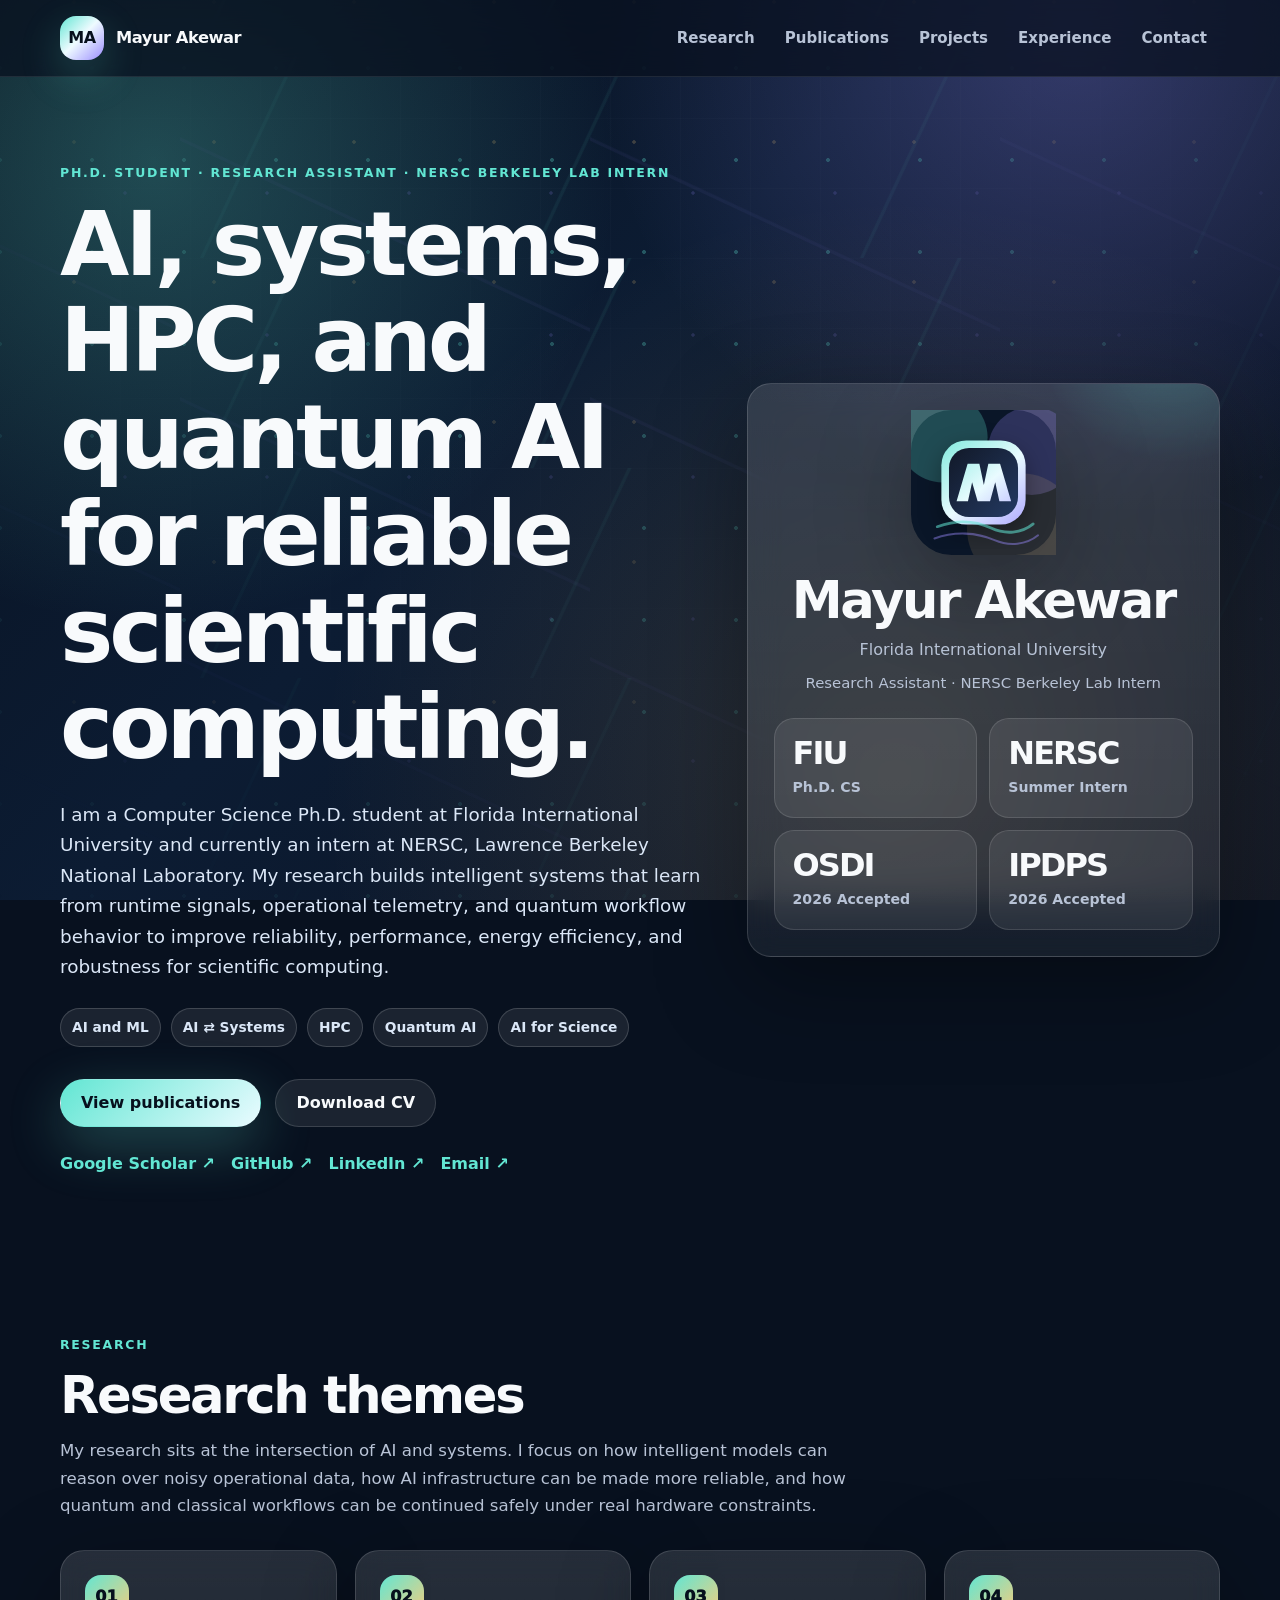
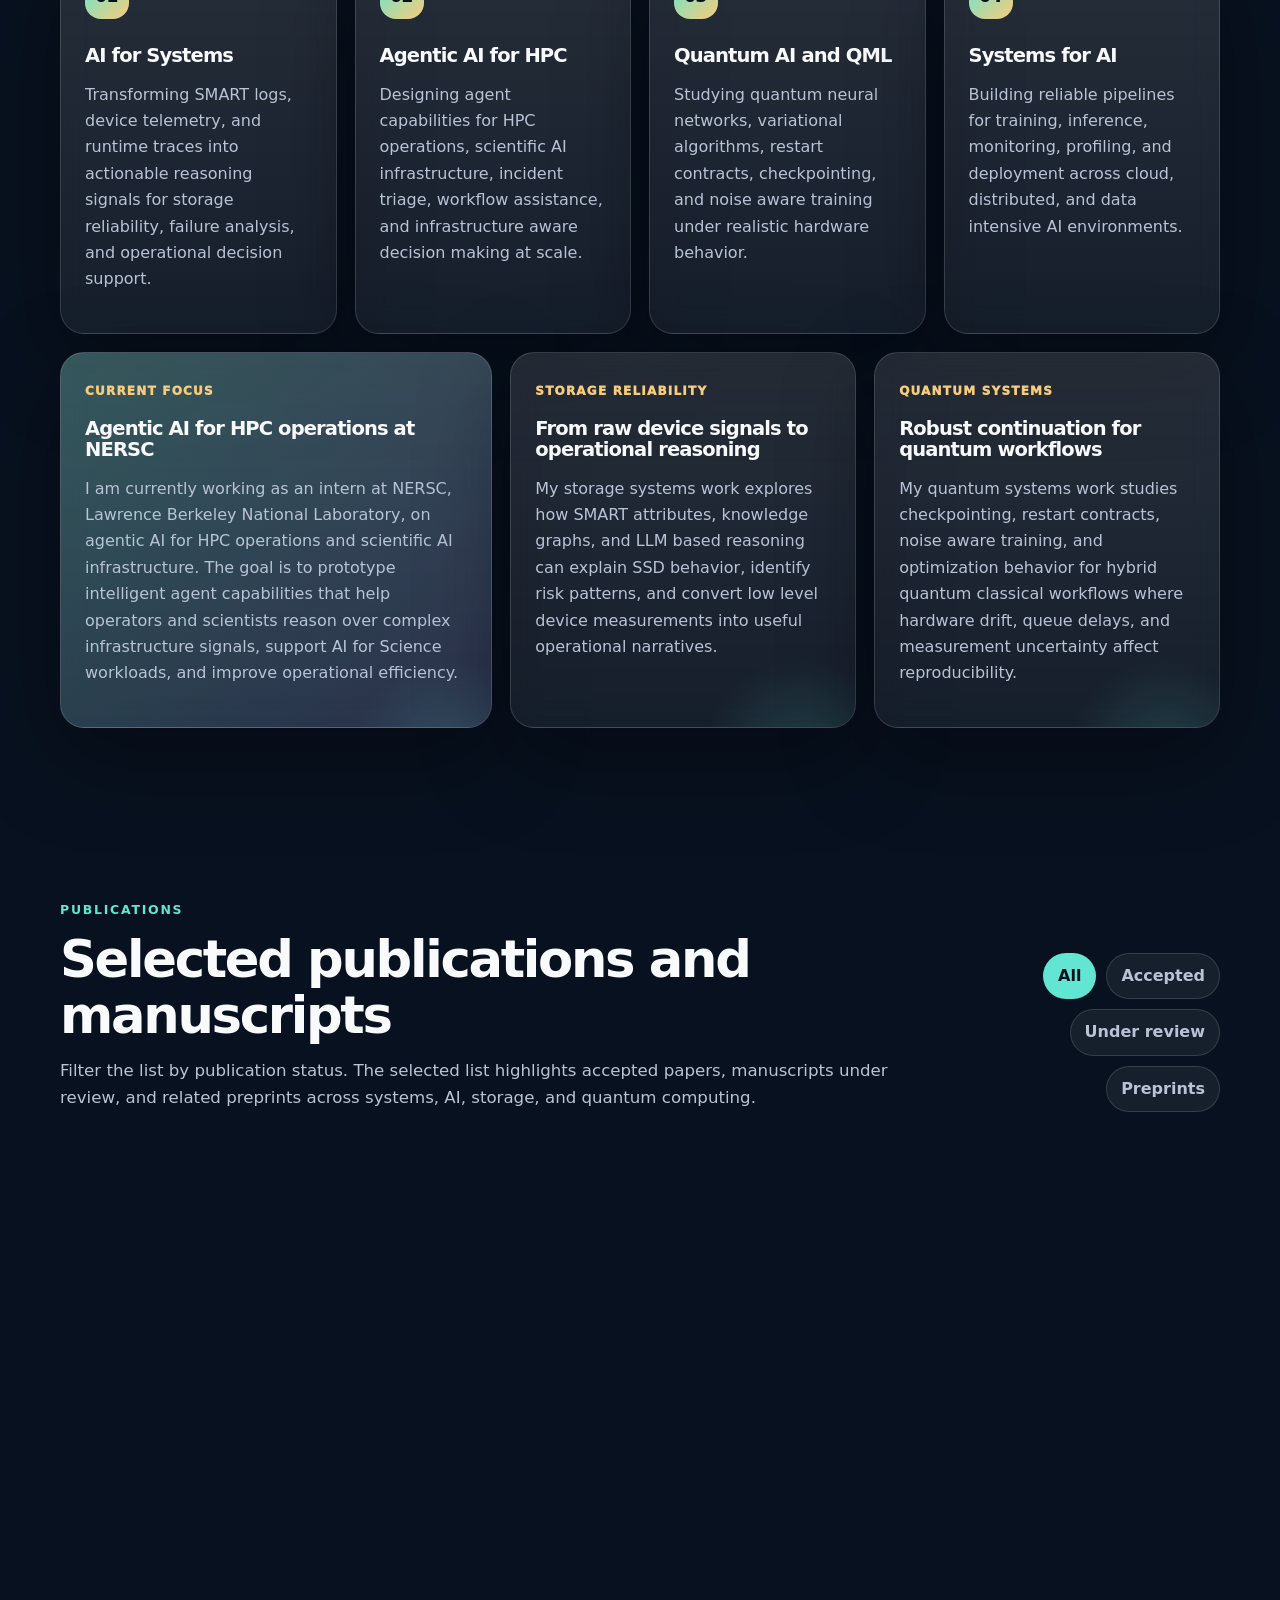
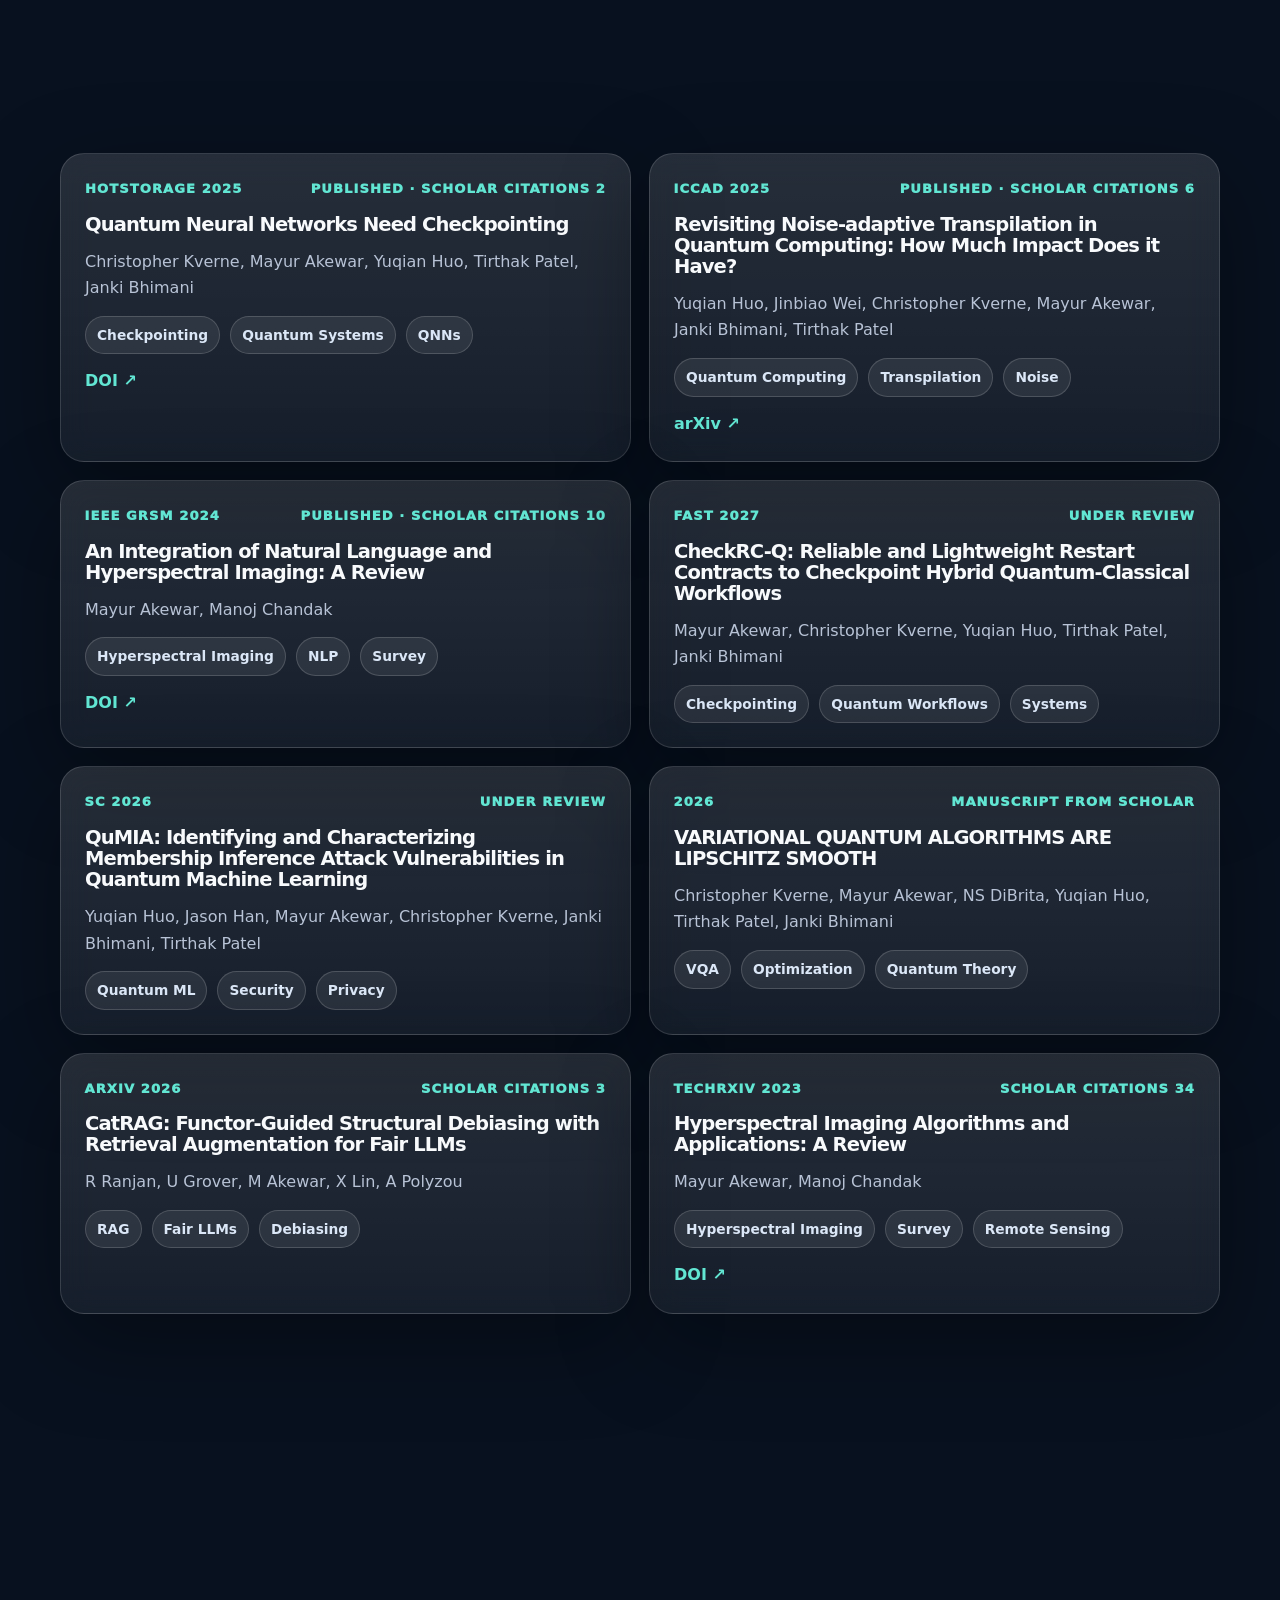
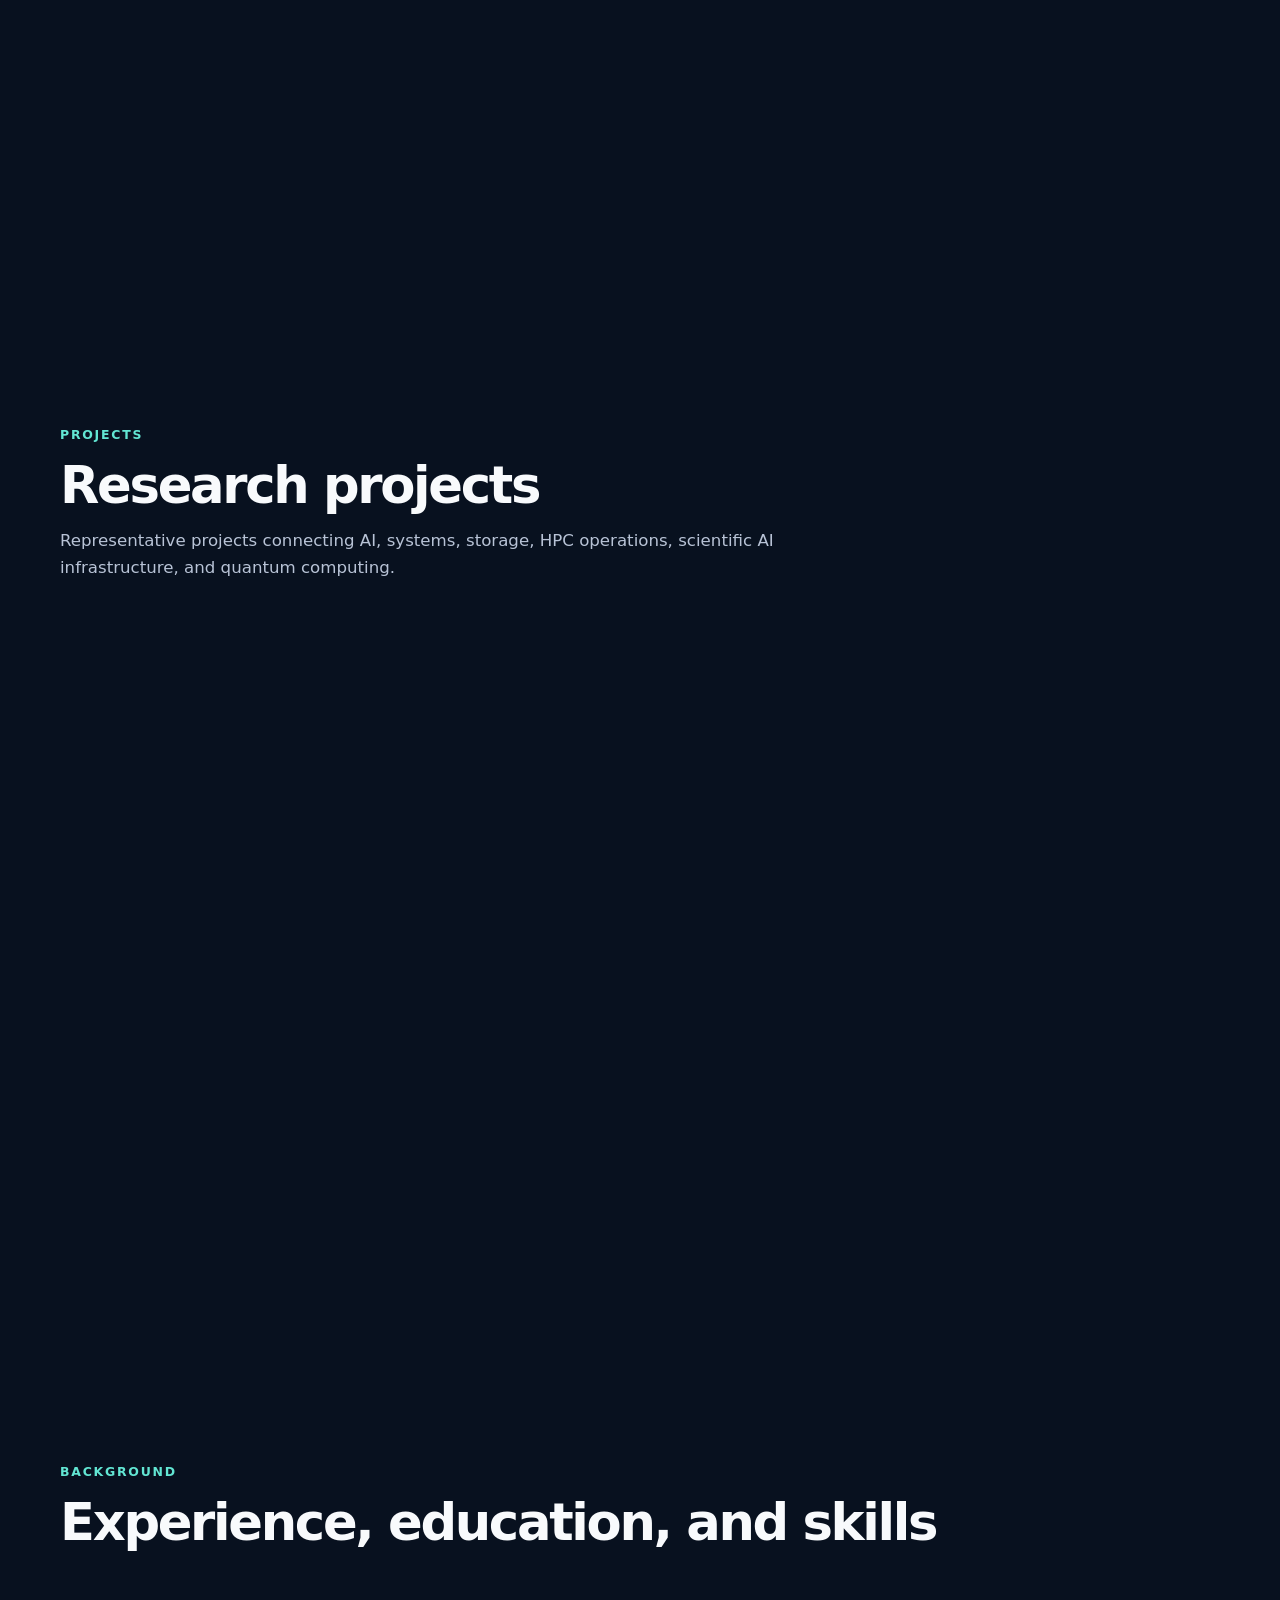
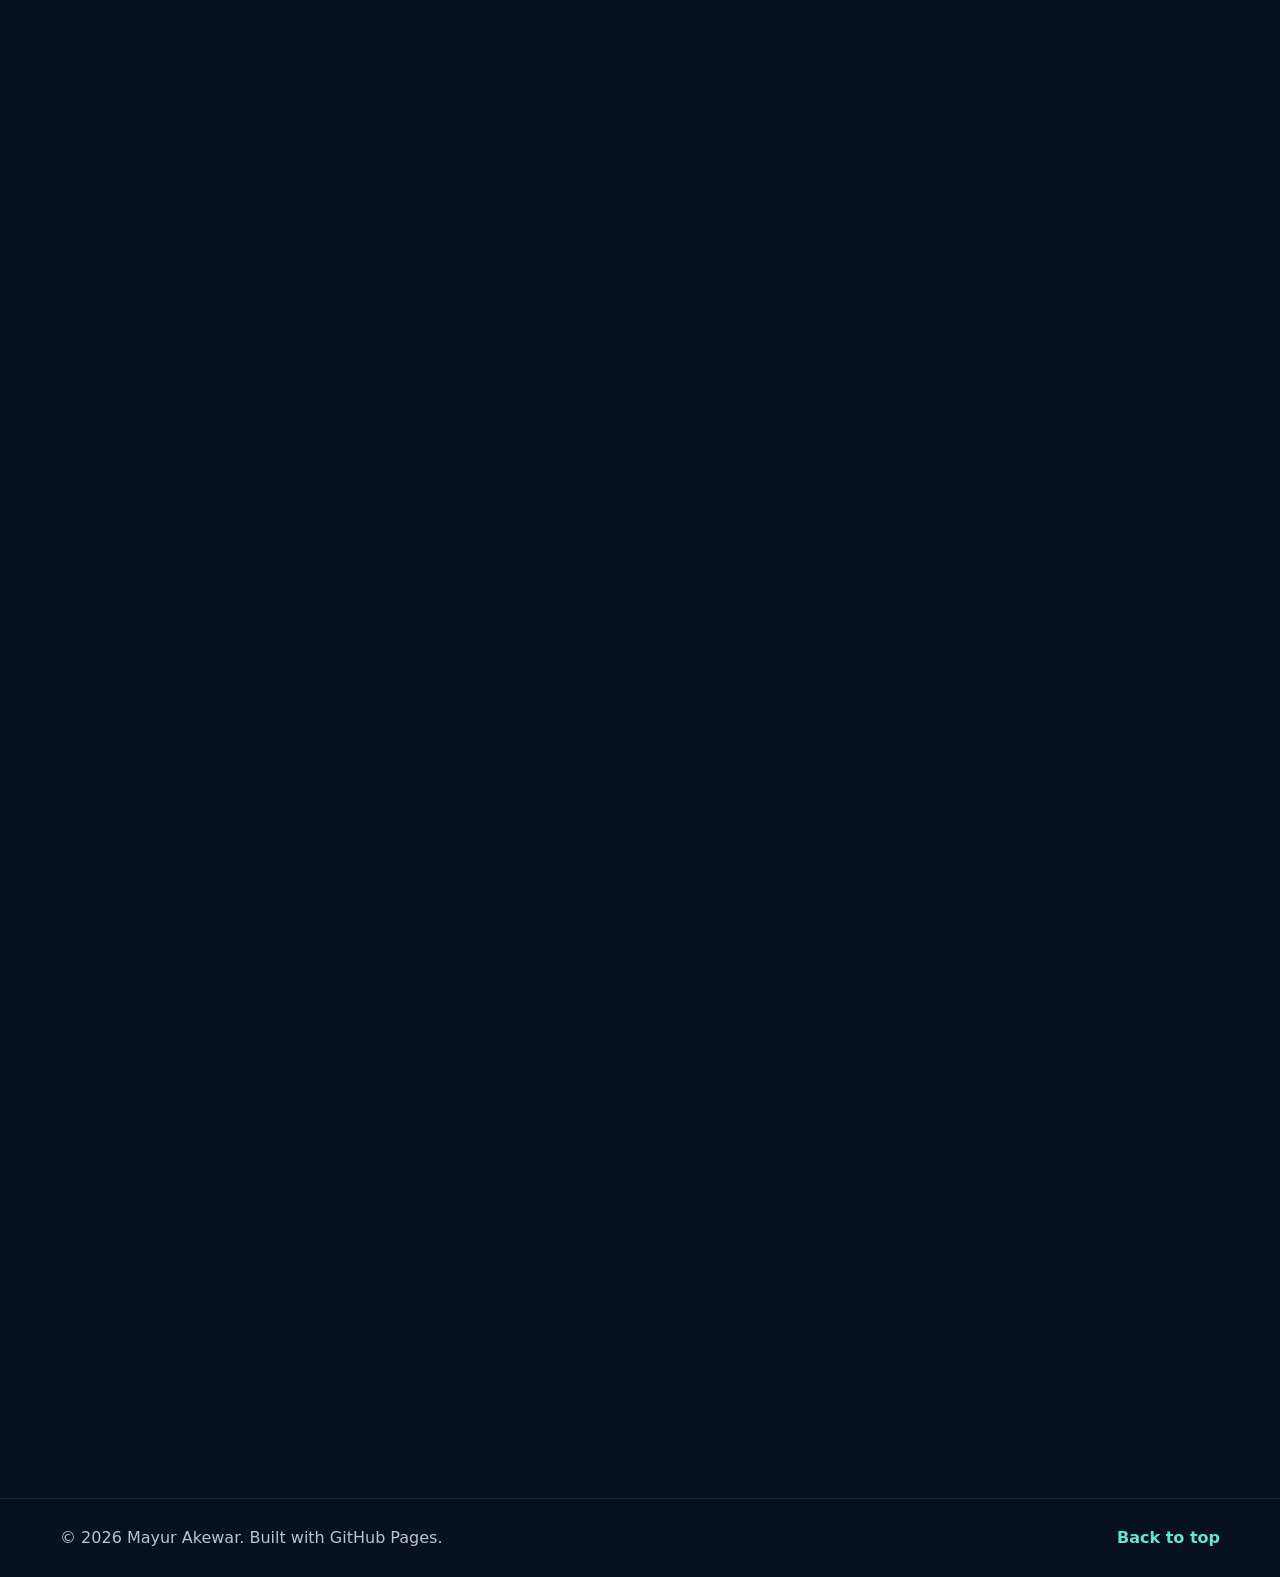
==== commit 7990a340: "Update index.html" ====
--- a/index.html
+++ b/index.html
@@ -14,7 +14,7 @@
   <title>Mayur Akewar | AI, Systems, HPC, and Quantum AI</title>
   <link rel="icon" type="image/svg+xml" href="assets/favicon.svg" />
   <link rel="stylesheet" href="styles.css" />
-<link rel="stylesheet" href="starry_planets_network_background.css">
+
 </head>
 <body>
   <a class="skip-link" href="#main">Skip to content</a>
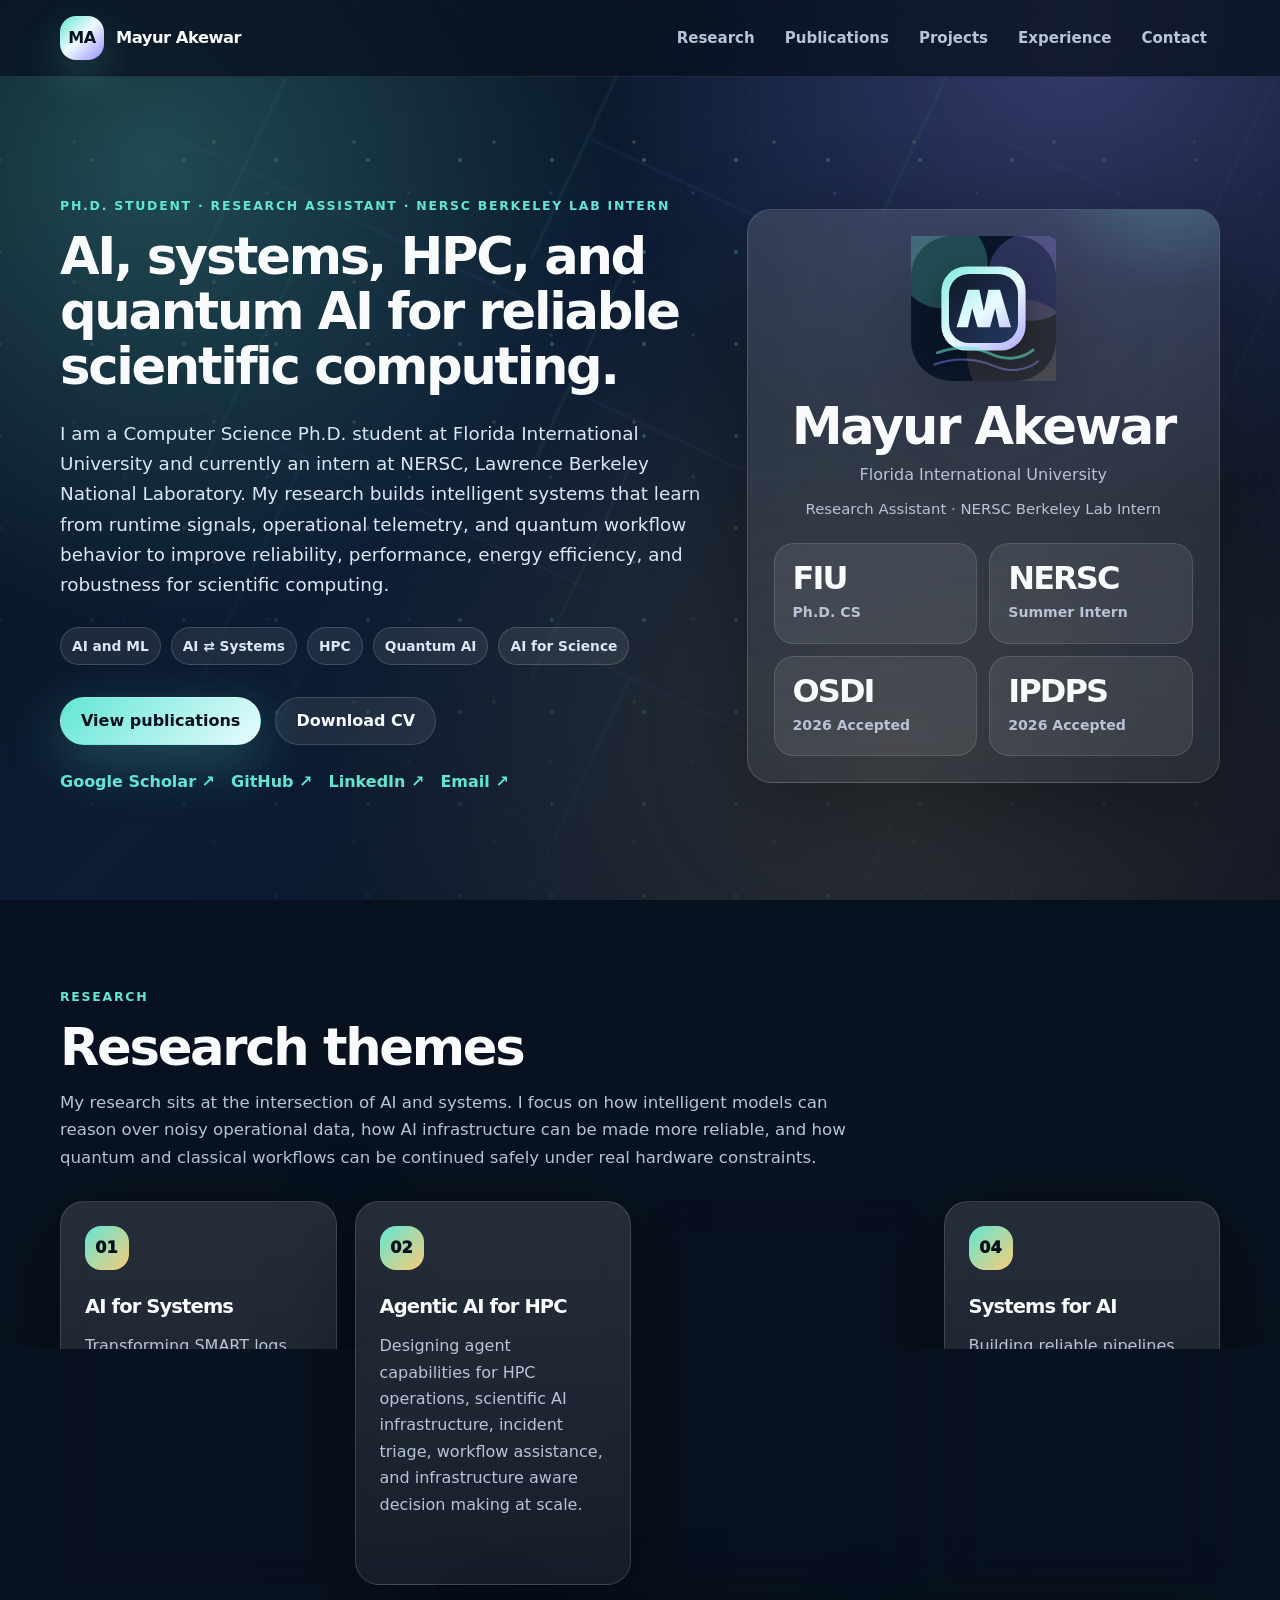
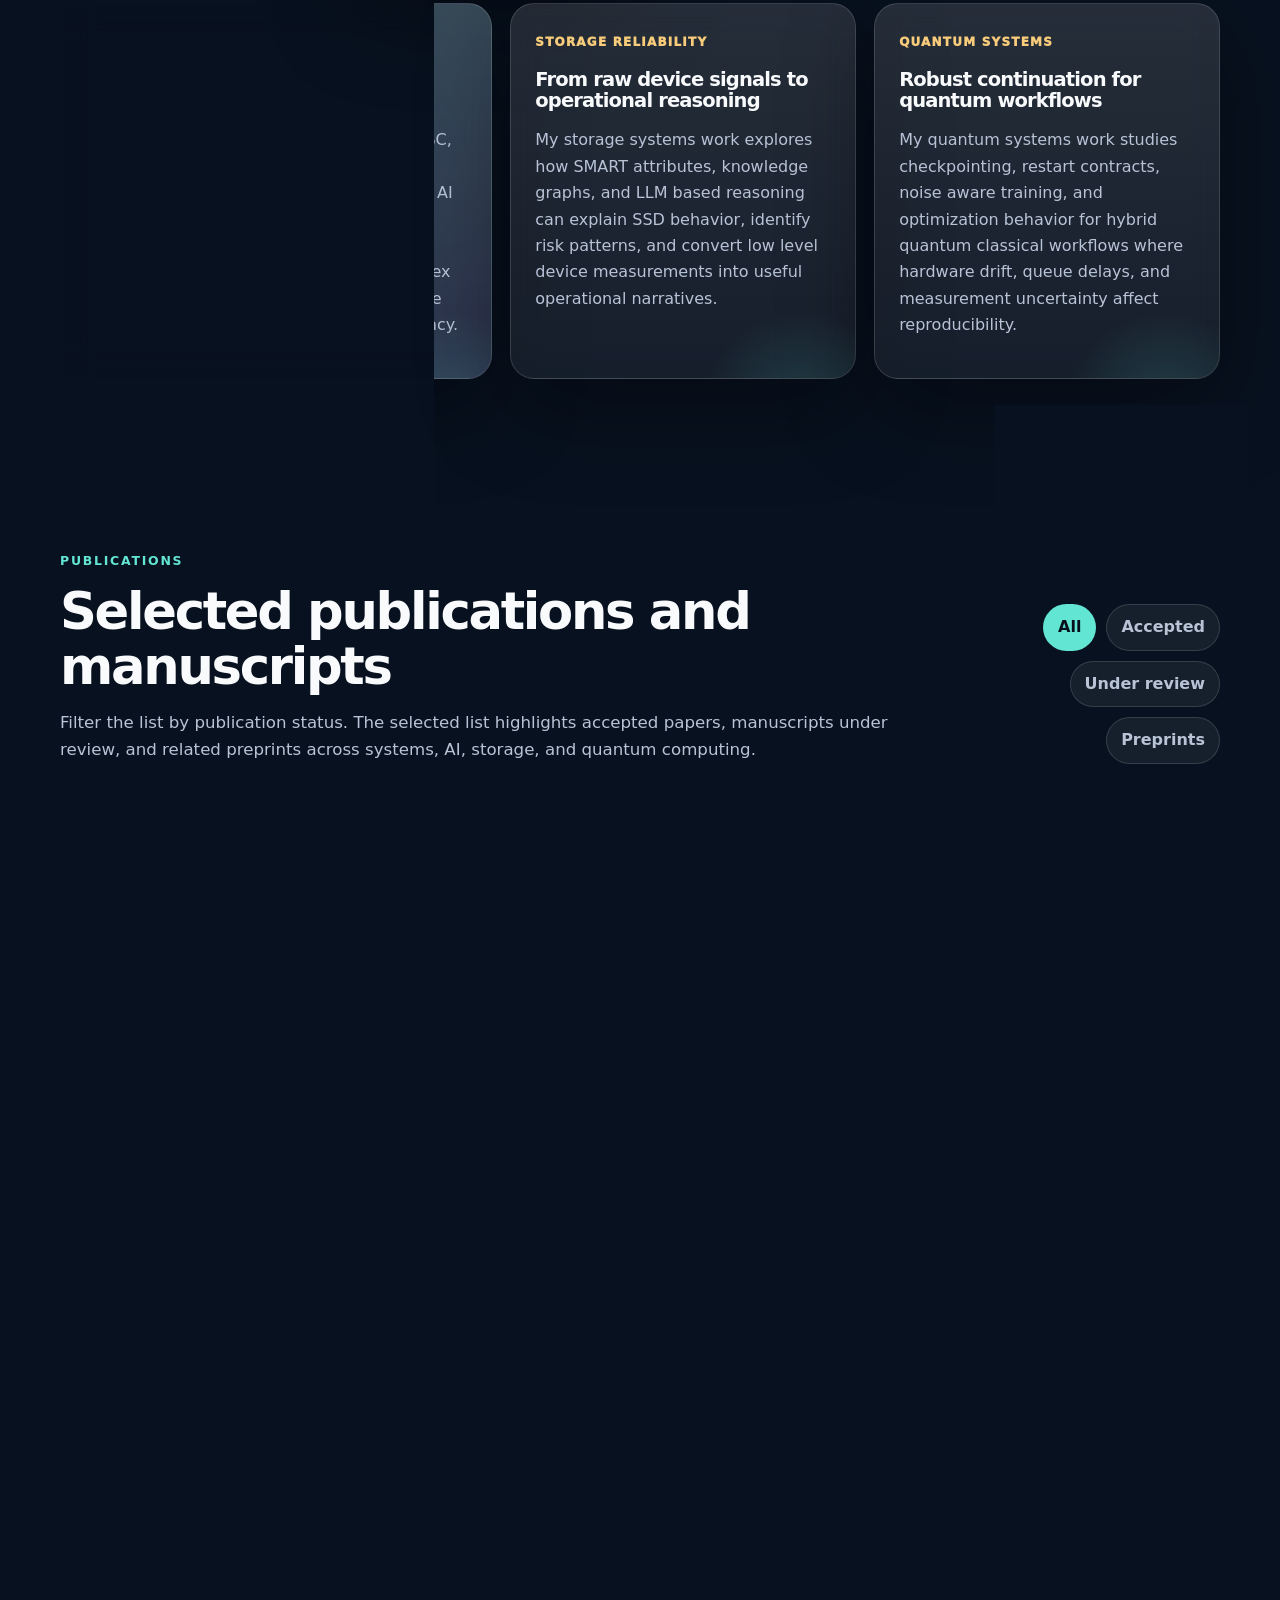
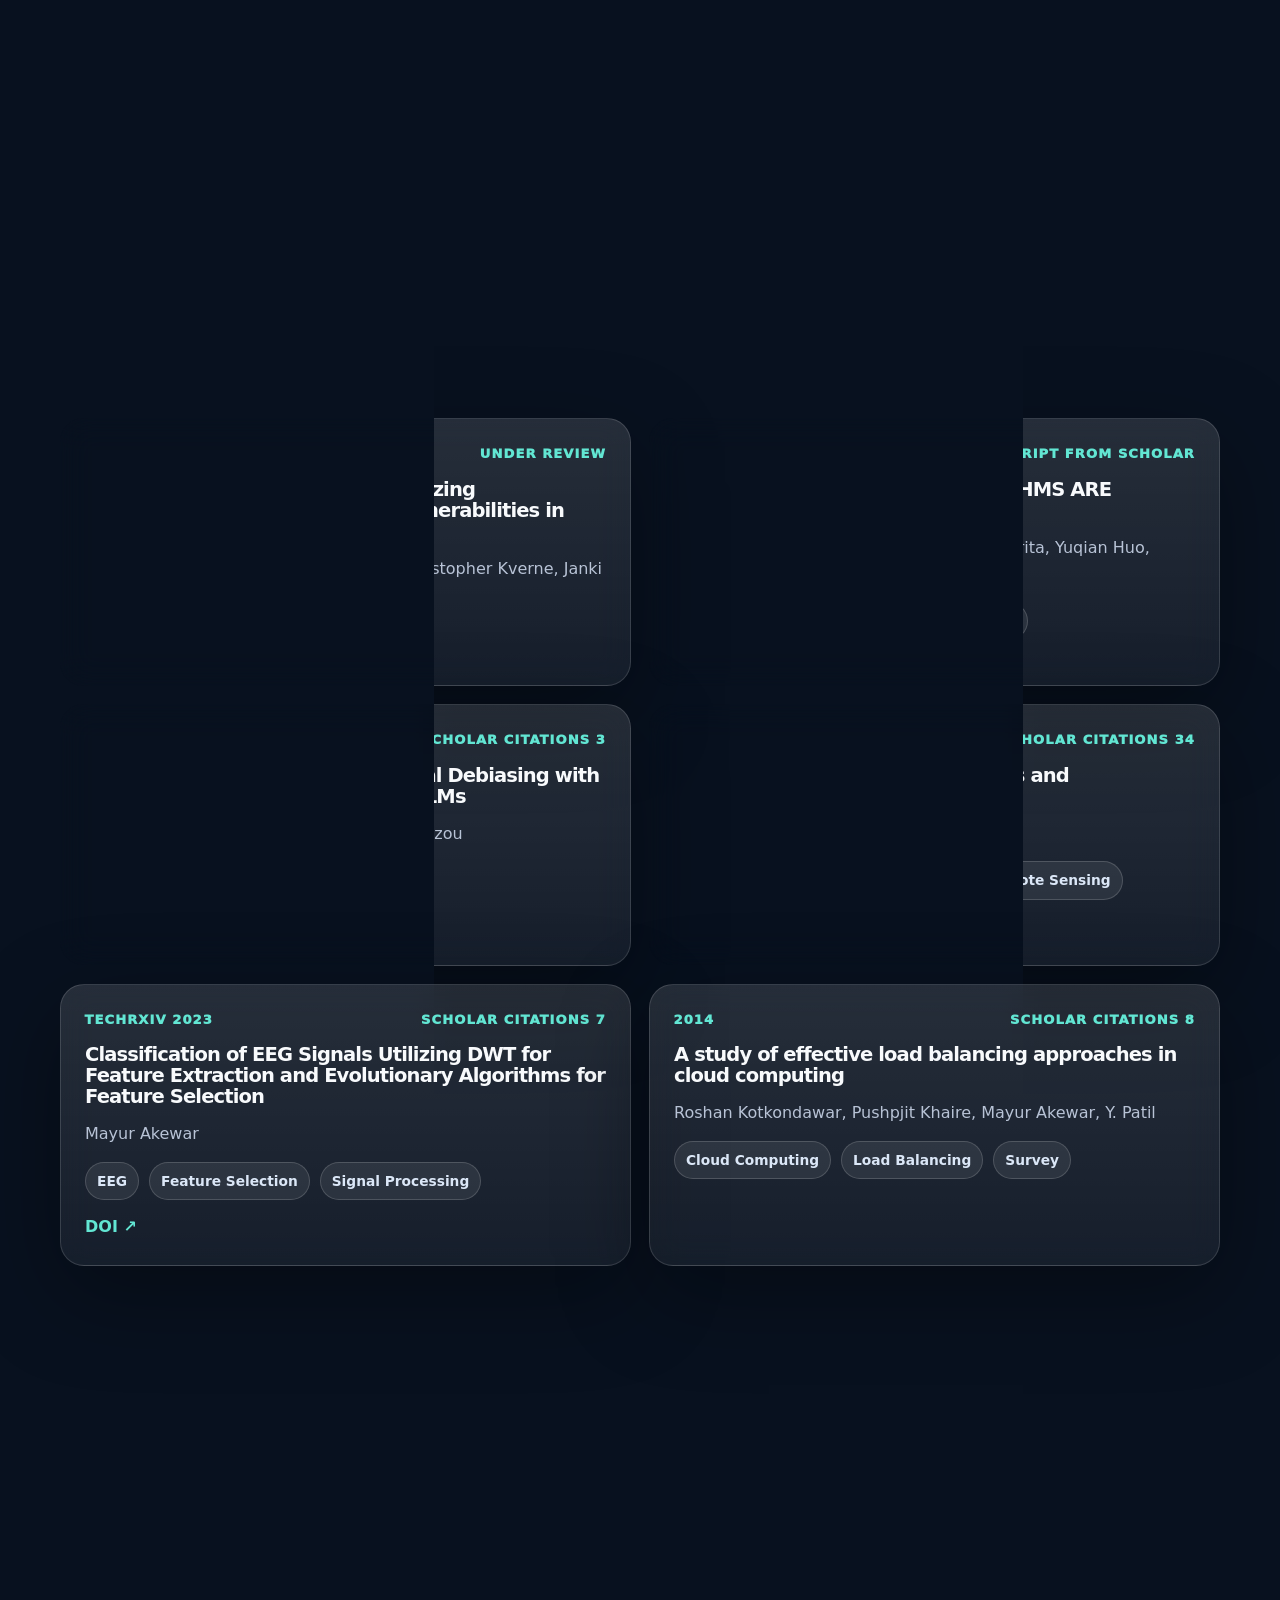
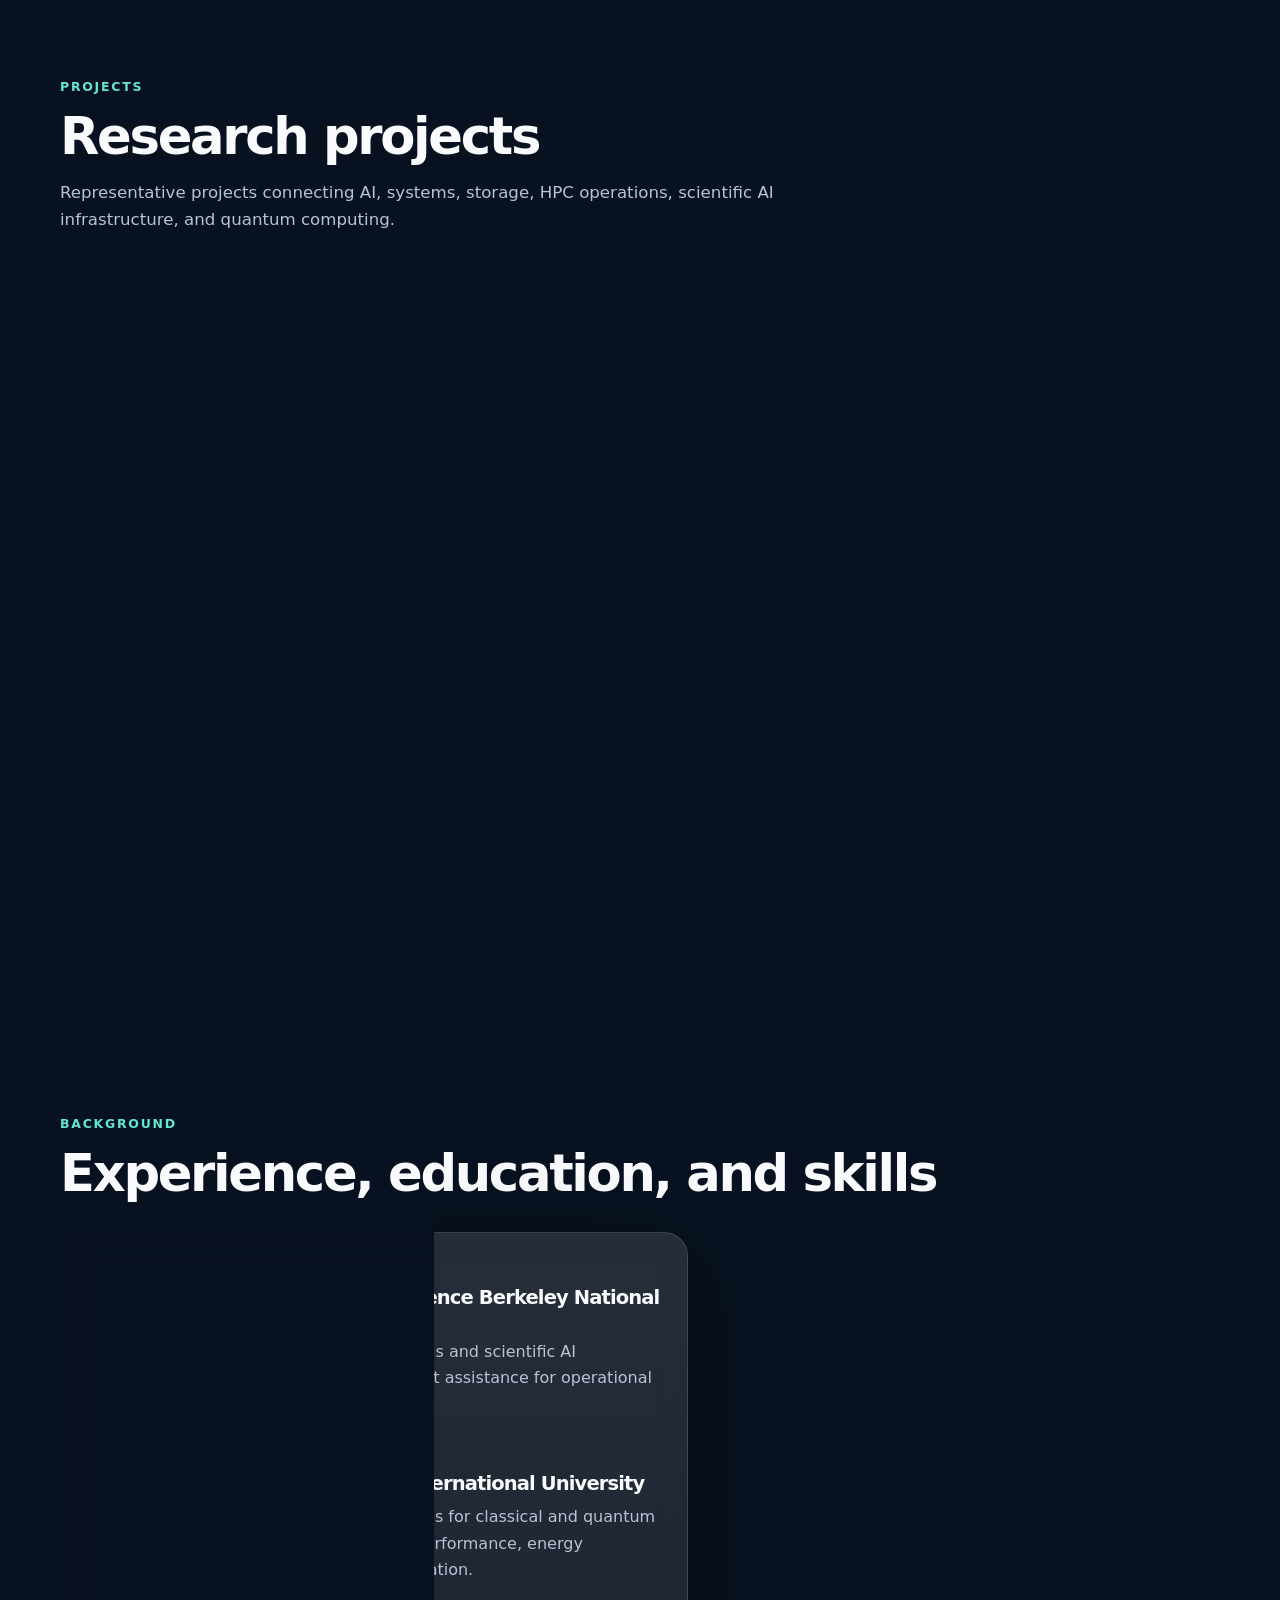
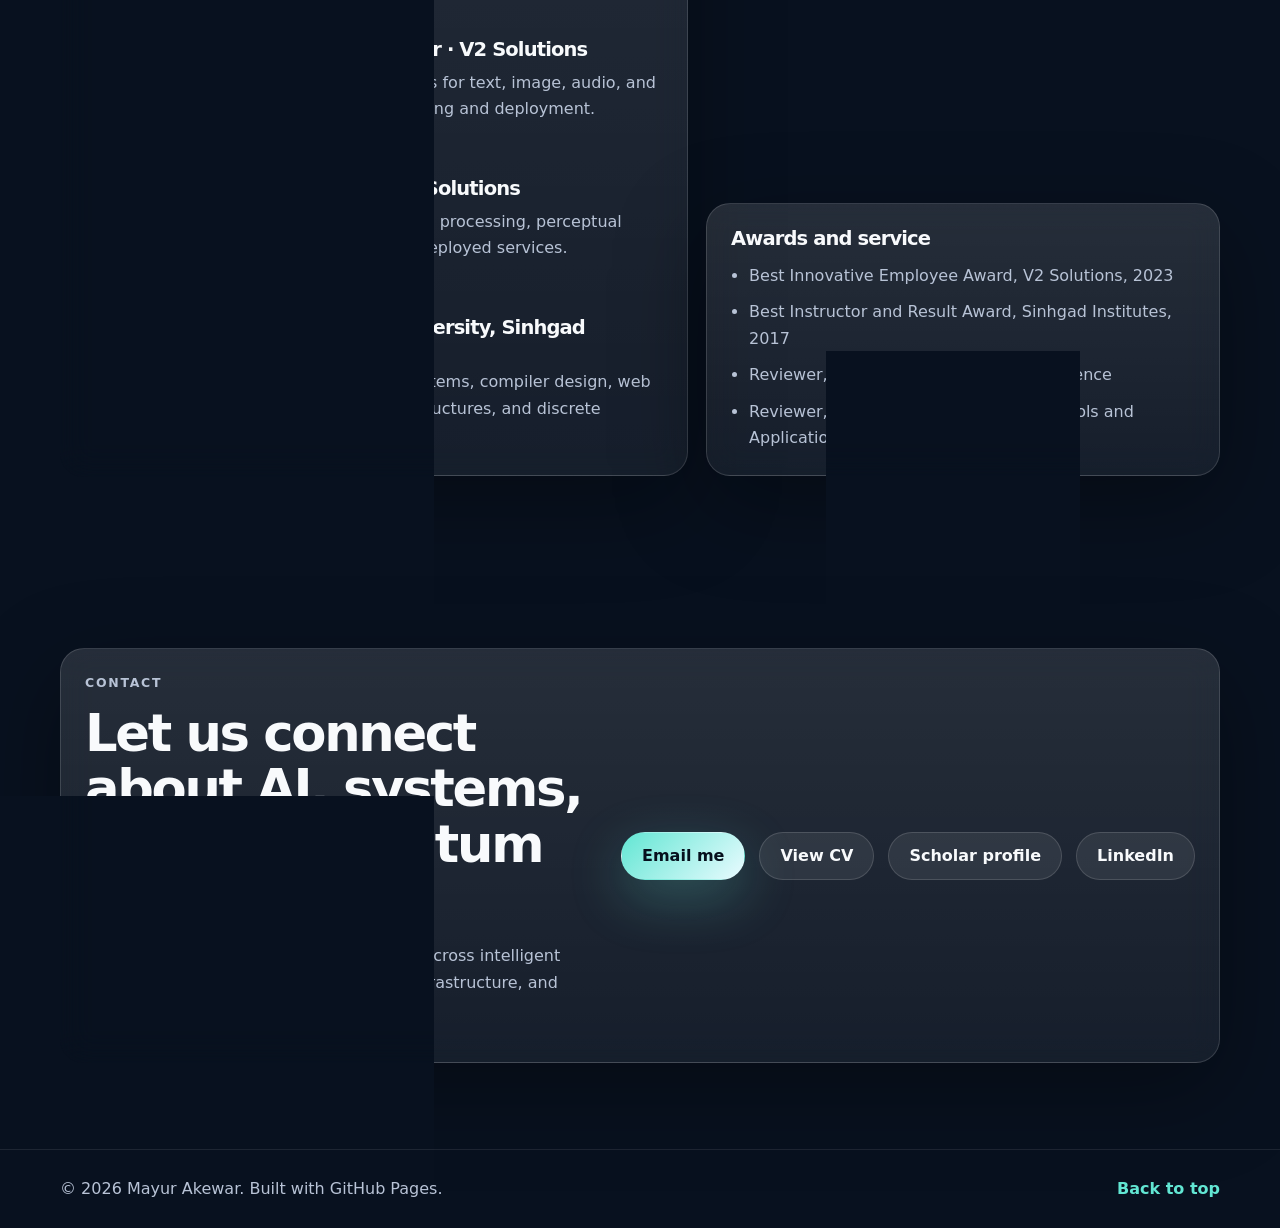
==== commit 17477ede: "Update index.html" ====
--- a/index.html
+++ b/index.html
@@ -43,7 +43,7 @@
     <section class="hero wrap" id="home">
       <div class="hero-content">
         <p class="eyebrow">Ph.D. Student · Research Assistant · NERSC Berkeley Lab Intern</p>
-        <h1>AI, systems, HPC, and quantum AI for reliable scientific computing.</h1>
+        <h2>AI, systems, HPC, and quantum AI for reliable scientific computing.</h2>
         <p class="lead">
           I am a Computer Science Ph.D. student at Florida International University and currently an intern at NERSC, Lawrence Berkeley National Laboratory. My research builds intelligent systems that learn from runtime signals, operational telemetry, and quantum workflow behavior to improve reliability, performance, energy efficiency, and robustness for scientific computing.
         </p>
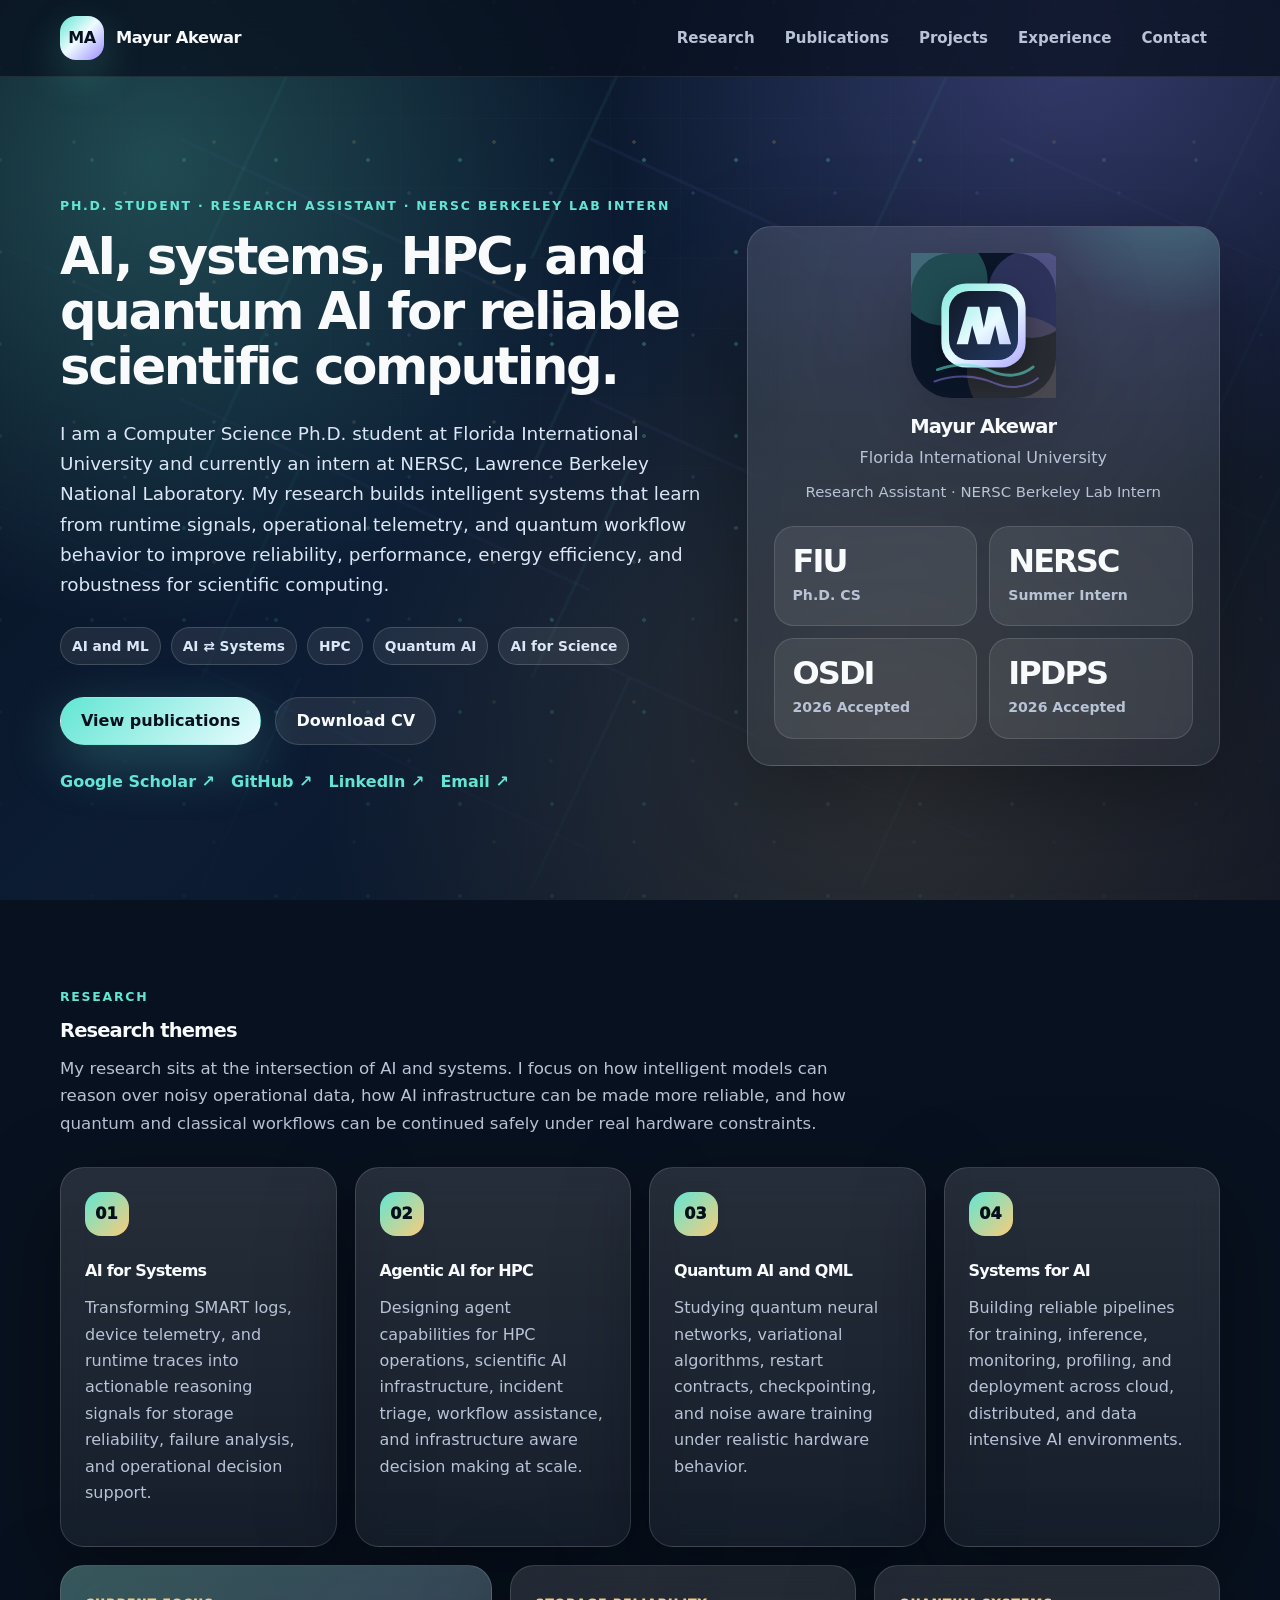
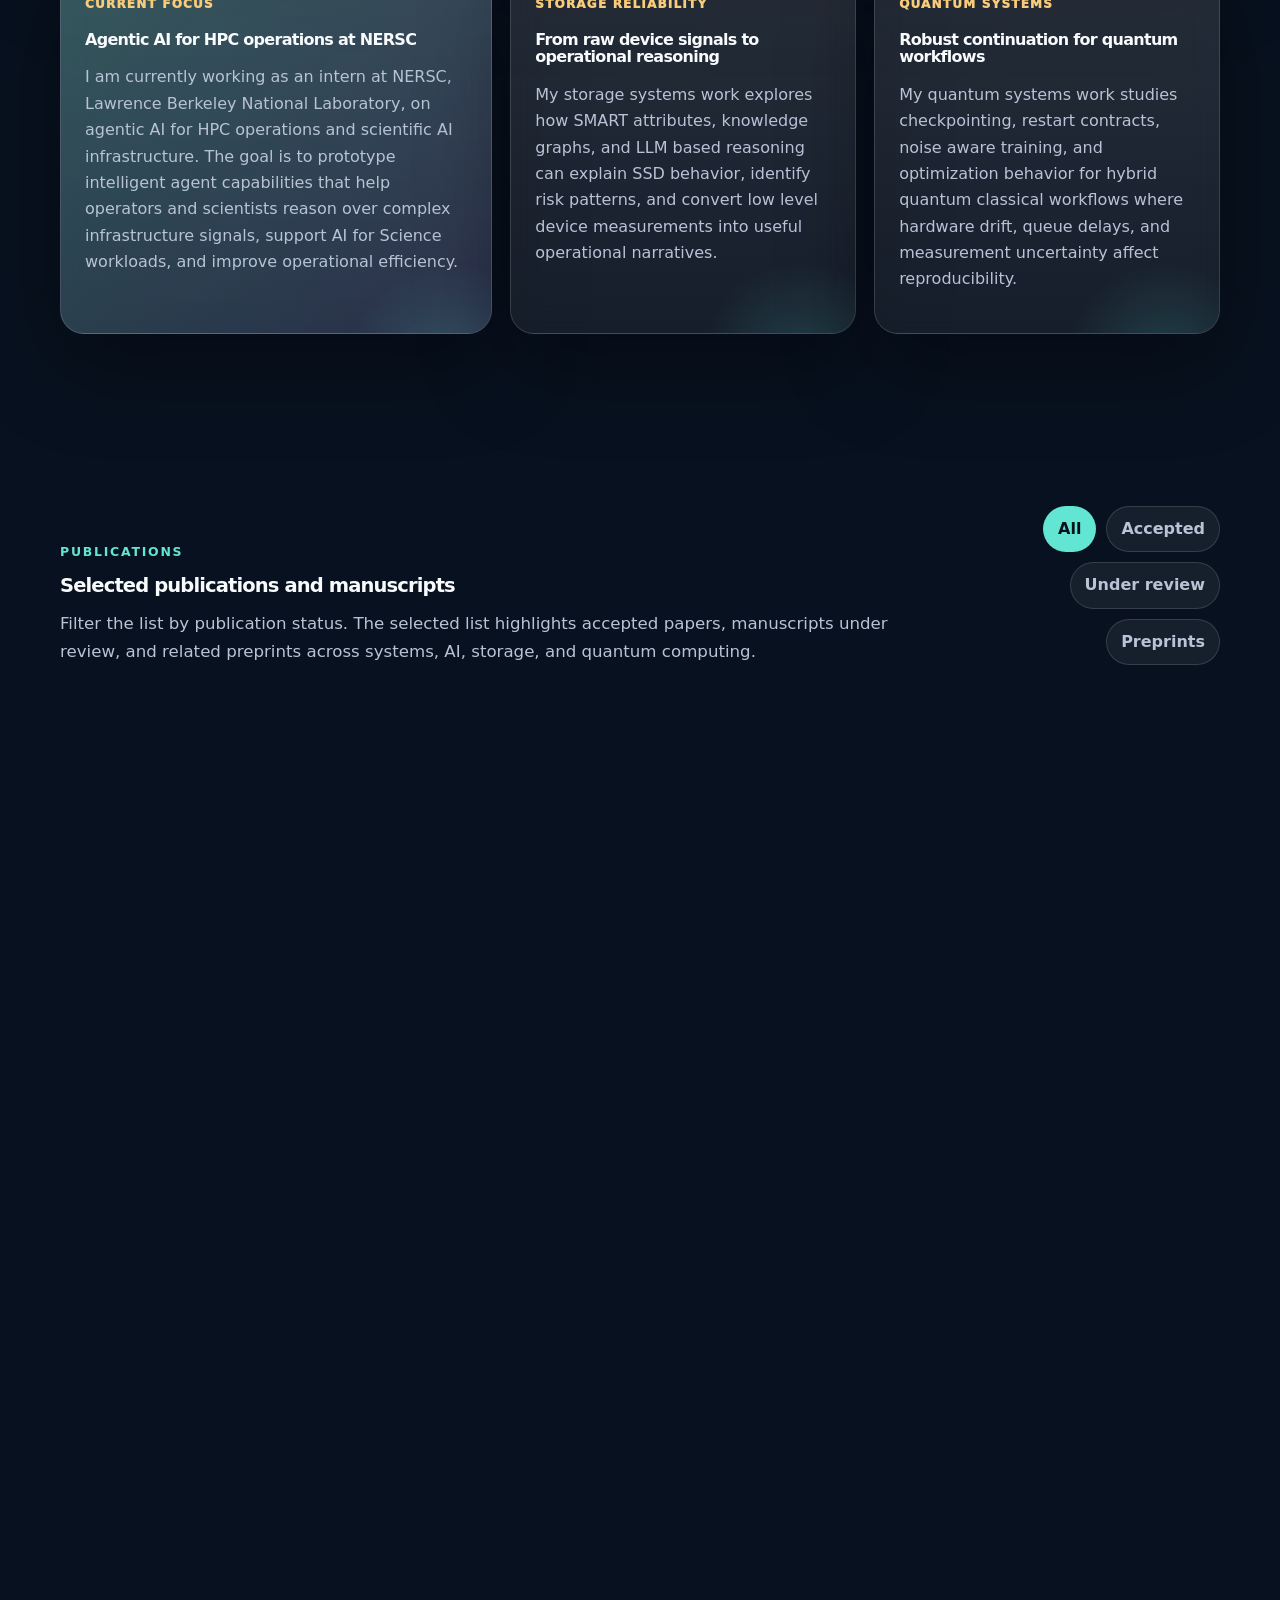
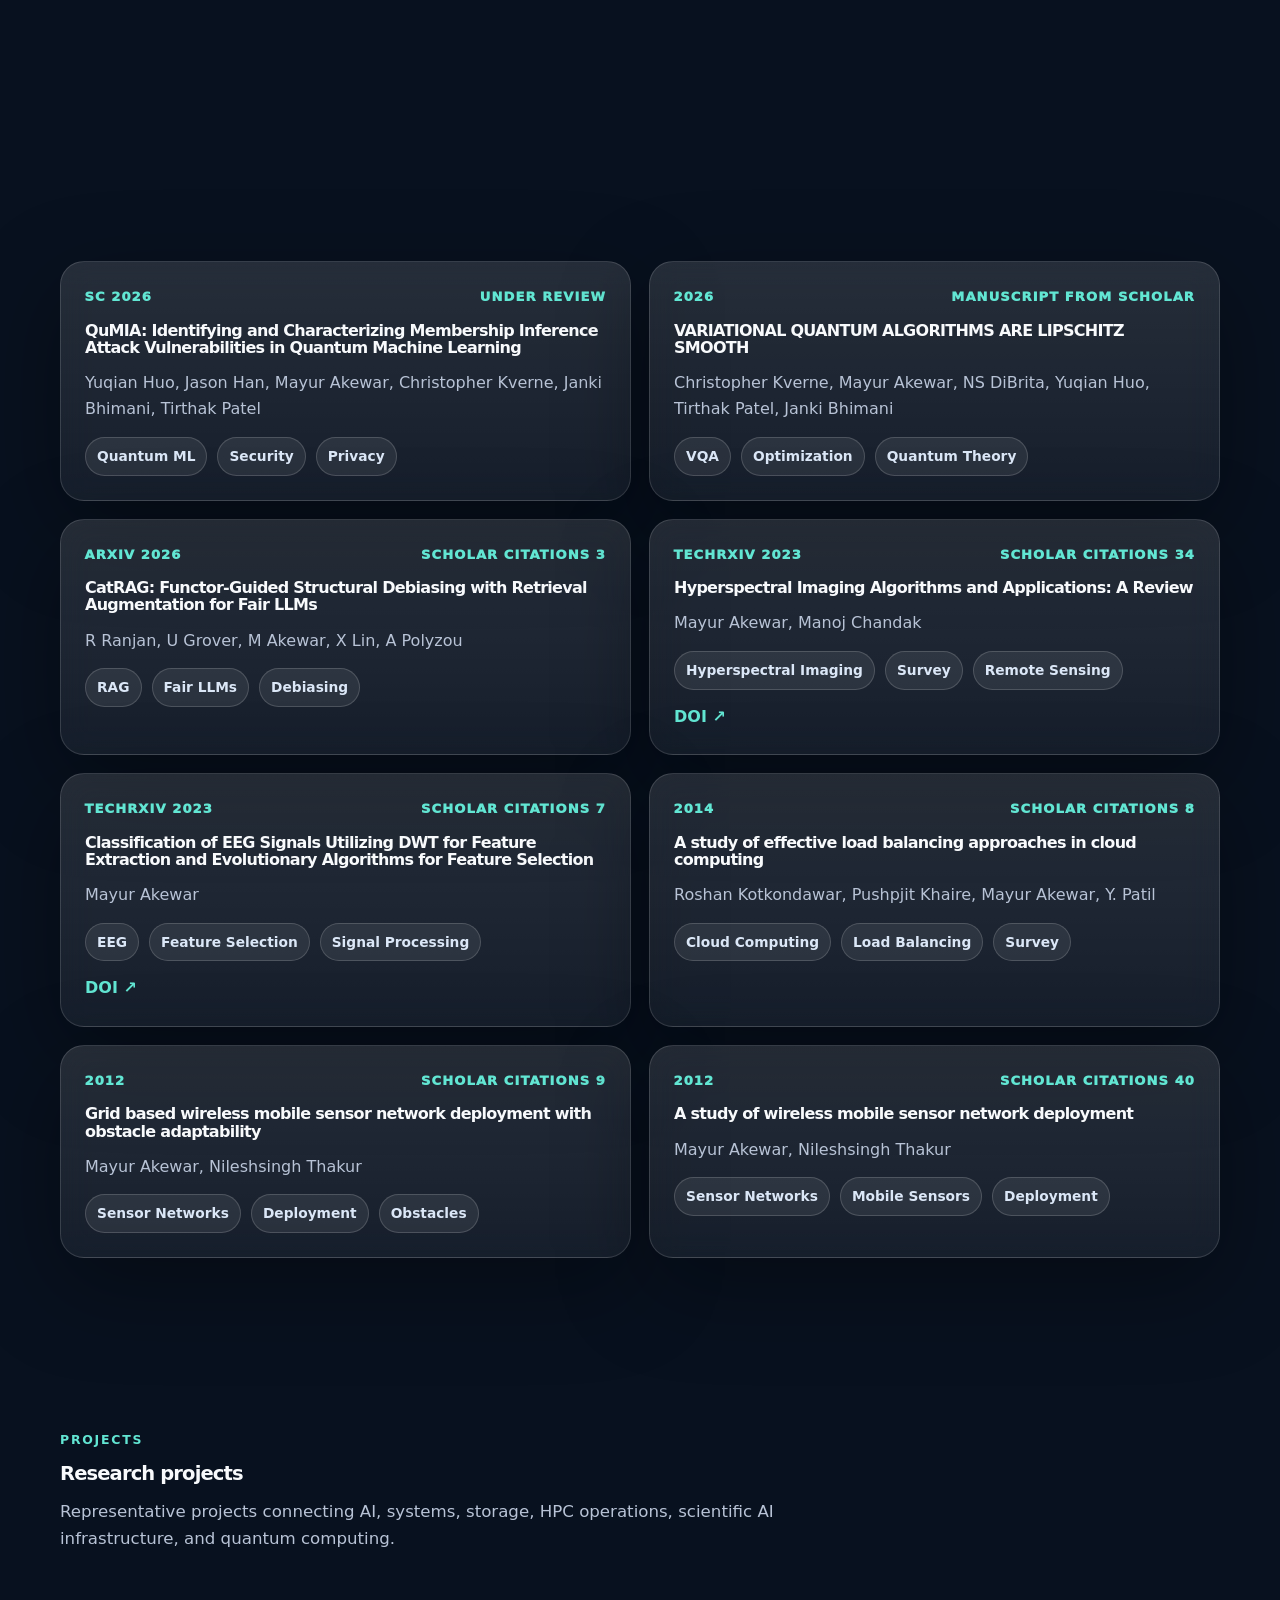
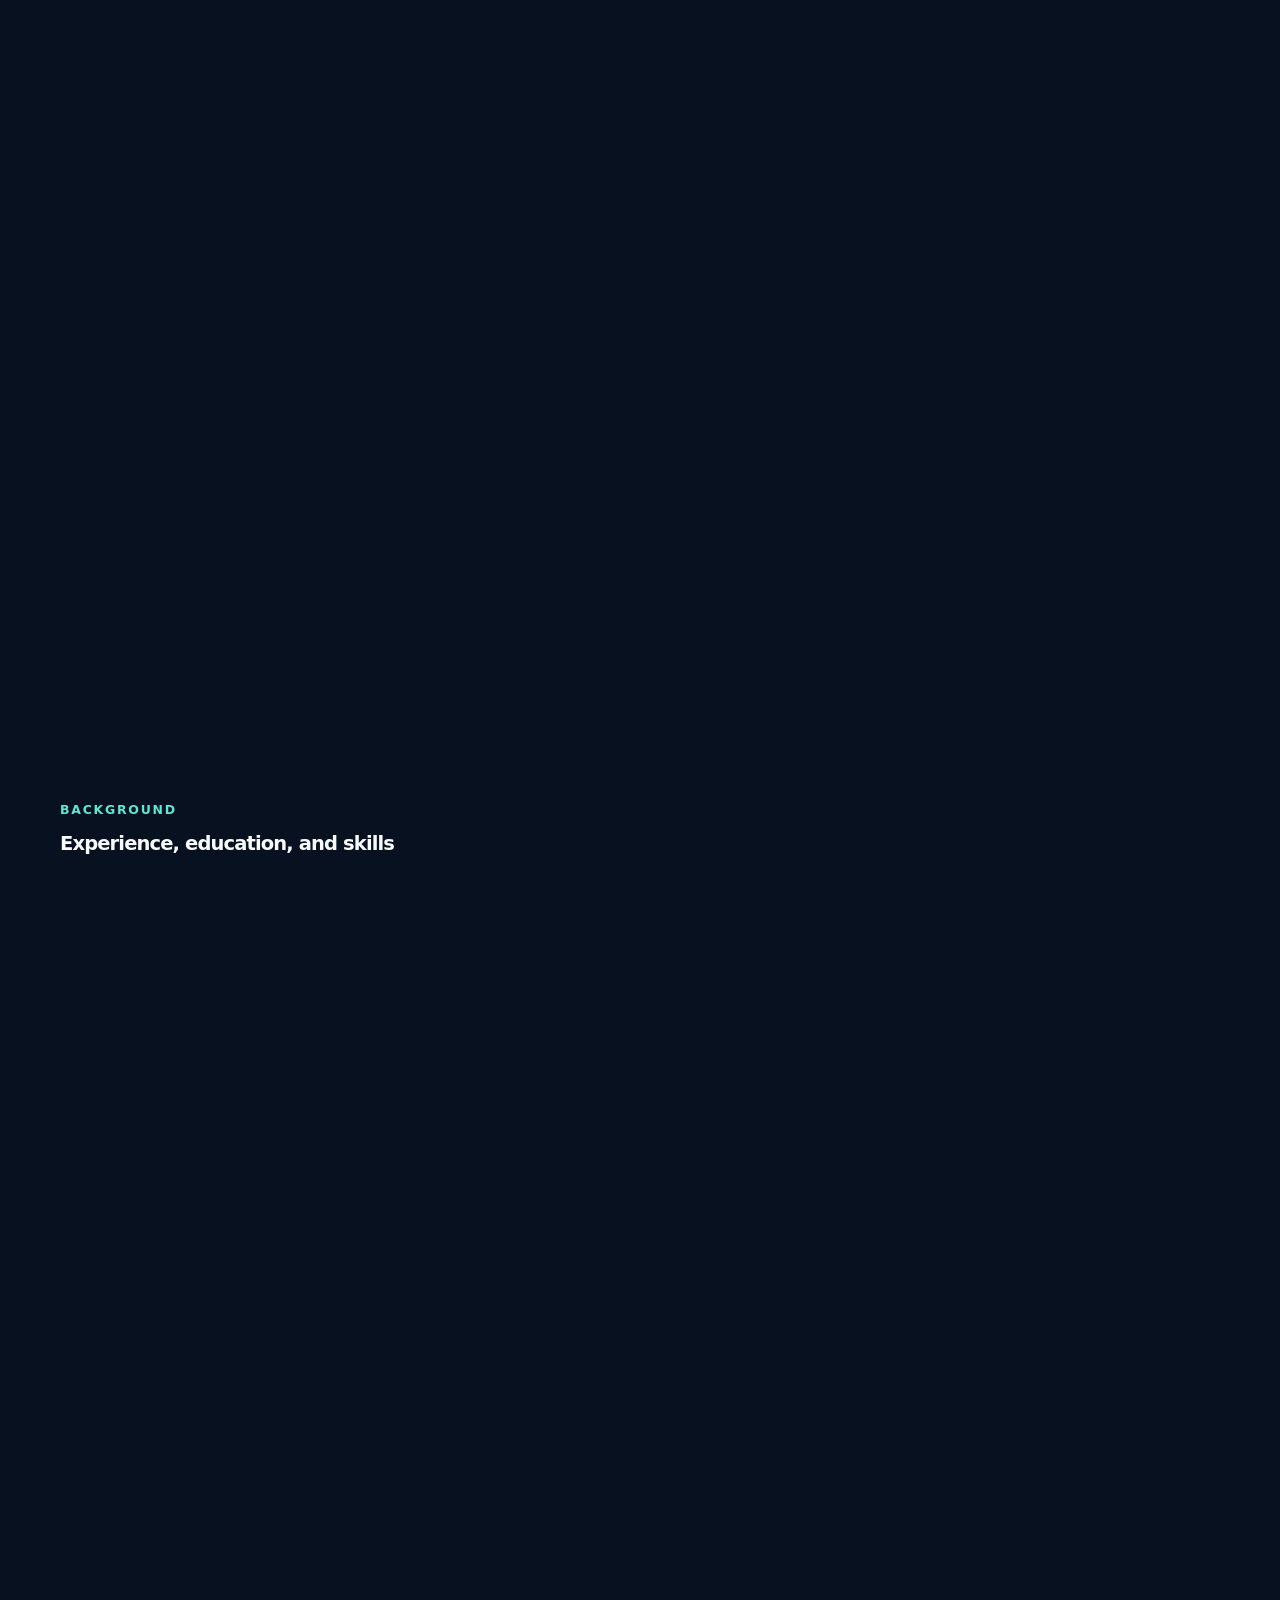
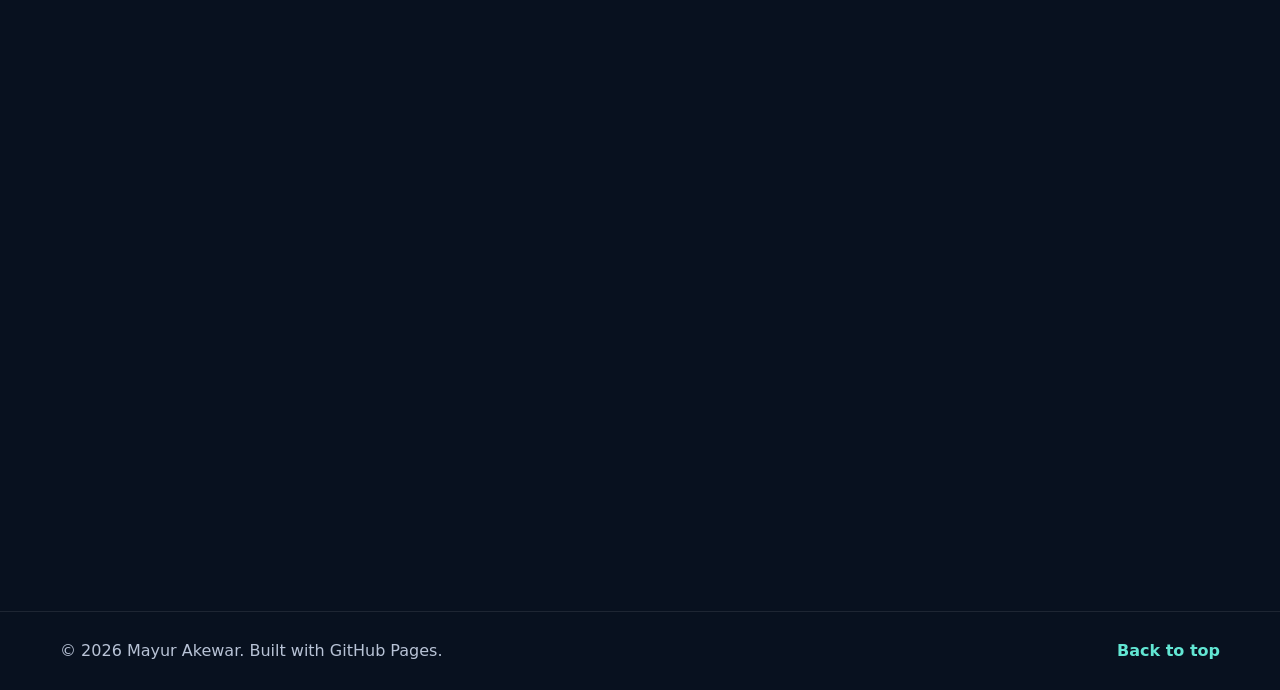
==== commit 76a3ab60: "Add files via upload" ====
--- a/index.html
+++ b/index.html
@@ -14,7 +14,6 @@
   <title>Mayur Akewar | AI, Systems, HPC, and Quantum AI</title>
   <link rel="icon" type="image/svg+xml" href="assets/favicon.svg" />
   <link rel="stylesheet" href="styles.css" />
-
 </head>
 <body>
   <a class="skip-link" href="#main">Skip to content</a>
@@ -69,7 +68,7 @@
       <aside class="profile-panel" aria-label="Profile snapshot">
         <img class="profile-art" src="assets/profile.svg" alt="Abstract profile illustration with initials MA" />
         <div class="profile-text">
-          <h2>Mayur Akewar</h2>
+          <h3>Mayur Akewar</h3>
           <p>Florida International University</p>
           <p class="small">Research Assistant · NERSC Berkeley Lab Intern</p>
         </div>
@@ -97,28 +96,28 @@
     <section class="section wrap" id="research">
       <div class="section-head">
         <p class="eyebrow">Research</p>
-        <h2>Research themes</h2>
+        <h3>Research themes</h3>
         <p>My research sits at the intersection of AI and systems. I focus on how intelligent models can reason over noisy operational data, how AI infrastructure can be made more reliable, and how quantum and classical workflows can be continued safely under real hardware constraints.</p>
       </div>
       <div class="theme-grid">
         <article class="glass-card theme-card">
           <div class="card-number">01</div>
-          <h3>AI for Systems</h3>
+          <h4>AI for Systems</h4>
           <p>Transforming SMART logs, device telemetry, and runtime traces into actionable reasoning signals for storage reliability, failure analysis, and operational decision support.</p>
         </article>
         <article class="glass-card theme-card">
           <div class="card-number">02</div>
-          <h3>Agentic AI for HPC</h3>
+          <h4>Agentic AI for HPC</h4>
           <p>Designing agent capabilities for HPC operations, scientific AI infrastructure, incident triage, workflow assistance, and infrastructure aware decision making at scale.</p>
         </article>
         <article class="glass-card theme-card">
           <div class="card-number">03</div>
-          <h3>Quantum AI and QML</h3>
+          <h4>Quantum AI and QML</h4>
           <p>Studying quantum neural networks, variational algorithms, restart contracts, checkpointing, and noise aware training under realistic hardware behavior.</p>
         </article>
         <article class="glass-card theme-card">
           <div class="card-number">04</div>
-          <h3>Systems for AI</h3>
+          <h4>Systems for AI</h4>
           <p>Building reliable pipelines for training, inference, monitoring, profiling, and deployment across cloud, distributed, and data intensive AI environments.</p>
         </article>
       </div>
@@ -126,17 +125,17 @@
       <div class="research-brief-grid">
         <article class="glass-card research-brief highlight">
           <span class="mini-label">Current focus</span>
-          <h3>Agentic AI for HPC operations at NERSC</h3>
+          <h4>Agentic AI for HPC operations at NERSC</h4>
           <p>I am currently working as an intern at NERSC, Lawrence Berkeley National Laboratory, on agentic AI for HPC operations and scientific AI infrastructure. The goal is to prototype intelligent agent capabilities that help operators and scientists reason over complex infrastructure signals, support AI for Science workloads, and improve operational efficiency.</p>
         </article>
         <article class="glass-card research-brief">
           <span class="mini-label">Storage reliability</span>
-          <h3>From raw device signals to operational reasoning</h3>
+          <h4>From raw device signals to operational reasoning</h4>
           <p>My storage systems work explores how SMART attributes, knowledge graphs, and LLM based reasoning can explain SSD behavior, identify risk patterns, and convert low level device measurements into useful operational narratives.</p>
         </article>
         <article class="glass-card research-brief">
           <span class="mini-label">Quantum systems</span>
-          <h3>Robust continuation for quantum workflows</h3>
+          <h4>Robust continuation for quantum workflows</h4>
           <p>My quantum systems work studies checkpointing, restart contracts, noise aware training, and optimization behavior for hybrid quantum classical workflows where hardware drift, queue delays, and measurement uncertainty affect reproducibility.</p>
         </article>
       </div>
@@ -146,7 +145,7 @@
       <div class="section-head split">
         <div>
           <p class="eyebrow">Publications</p>
-          <h2>Selected publications and manuscripts</h2>
+          <h3>Selected publications and manuscripts</h3>
           <p>Filter the list by publication status. The selected list highlights accepted papers, manuscripts under review, and related preprints across systems, AI, storage, and quantum computing.</p>
         </div>
         <div class="filters" aria-label="Publication filters">
@@ -160,14 +159,14 @@
       <div class="publication-list">
         <article class="publication-card glass-card" data-category="accepted">
           <div class="pub-top"><span>OSDI 2026</span><span>Accepted</span></div>
-          <h3>SMARTTalk: Teaching SMART Logs to Talk to LLMs</h3>
+          <h4>SMARTTalk: Teaching SMART Logs to Talk to LLMs</h4>
           <p>Mayur Akewar, Sandeep Madireddy, Dongsheng Luo, Janki Bhimani</p>
           <div class="tag-row"><span>SMART Logs</span><span>LLMs</span><span>Storage Reliability</span></div>
         </article>
 
         <article class="publication-card glass-card" data-category="accepted">
           <div class="pub-top"><span>IPDPS 2026</span><span>Accepted</span></div>
-          <h3>KORAL: Knowledge Graph Guided LLM Reasoning for SSD Operational Analysis</h3>
+          <h4>KORAL: Knowledge Graph Guided LLM Reasoning for SSD Operational Analysis</h4>
           <p>Mayur Akewar, Sandeep Madireddy, Dongsheng Luo, Janki Bhimani</p>
           <div class="tag-row"><span>Knowledge Graphs</span><span>SSD Analysis</span><span>LLM Reasoning</span></div>
           <a href="https://arxiv.org/abs/2602.10246" target="_blank" rel="noopener">arXiv</a>
@@ -175,7 +174,7 @@
 
         <article class="publication-card glass-card" data-category="accepted">
           <div class="pub-top"><span>AISTATS 2026</span><span>Accepted</span></div>
-          <h3>WSBD: Freezing-Based Optimizer for Quantum Neural Networks</h3>
+          <h4>WSBD: Freezing-Based Optimizer for Quantum Neural Networks</h4>
           <p>Christopher Kverne, Mayur Akewar, Yuqian Huo, Tirthak Patel, Janki Bhimani</p>
           <div class="tag-row"><span>Quantum ML</span><span>Optimization</span><span>QNNs</span></div>
           <a href="https://arxiv.org/abs/2602.11383" target="_blank" rel="noopener">arXiv</a>
@@ -183,7 +182,7 @@
 
         <article class="publication-card glass-card" data-category="accepted">
           <div class="pub-top"><span>HotStorage 2025</span><span>Published · Scholar citations 1</span></div>
-          <h3>Can LLMs Model the Environmental Impact on SSD?</h3>
+          <h4>Can LLMs Model the Environmental Impact on SSD?</h4>
           <p>Mayur Akewar, Gang Quan, Sandeep Madireddy, Janki Bhimani</p>
           <div class="tag-row"><span>LLMs</span><span>SSD</span><span>Environmental Signals</span></div>
           <a href="https://doi.org/10.1145/3736548.3737835" target="_blank" rel="noopener">DOI</a>
@@ -191,7 +190,7 @@
 
         <article class="publication-card glass-card" data-category="accepted">
           <div class="pub-top"><span>HotStorage 2025</span><span>Published · Scholar citations 2</span></div>
-          <h3>Quantum Neural Networks Need Checkpointing</h3>
+          <h4>Quantum Neural Networks Need Checkpointing</h4>
           <p>Christopher Kverne, Mayur Akewar, Yuqian Huo, Tirthak Patel, Janki Bhimani</p>
           <div class="tag-row"><span>Checkpointing</span><span>Quantum Systems</span><span>QNNs</span></div>
           <a href="https://doi.org/10.1145/3736548.3737834" target="_blank" rel="noopener">DOI</a>
@@ -199,7 +198,7 @@
 
         <article class="publication-card glass-card" data-category="accepted">
           <div class="pub-top"><span>ICCAD 2025</span><span>Published · Scholar citations 6</span></div>
-          <h3>Revisiting Noise-adaptive Transpilation in Quantum Computing: How Much Impact Does it Have?</h3>
+          <h4>Revisiting Noise-adaptive Transpilation in Quantum Computing: How Much Impact Does it Have?</h4>
           <p>Yuqian Huo, Jinbiao Wei, Christopher Kverne, Mayur Akewar, Janki Bhimani, Tirthak Patel</p>
           <div class="tag-row"><span>Quantum Computing</span><span>Transpilation</span><span>Noise</span></div>
           <a href="https://arxiv.org/abs/2507.01195" target="_blank" rel="noopener">arXiv</a>
@@ -207,7 +206,7 @@
 
         <article class="publication-card glass-card" data-category="accepted">
           <div class="pub-top"><span>IEEE GRSM 2024</span><span>Published · Scholar citations 10</span></div>
-          <h3>An Integration of Natural Language and Hyperspectral Imaging: A Review</h3>
+          <h4>An Integration of Natural Language and Hyperspectral Imaging: A Review</h4>
           <p>Mayur Akewar, Manoj Chandak</p>
           <div class="tag-row"><span>Hyperspectral Imaging</span><span>NLP</span><span>Survey</span></div>
           <a href="https://doi.org/10.1109/MGRS.2024.3489613" target="_blank" rel="noopener">DOI</a>
@@ -215,35 +214,35 @@
 
         <article class="publication-card glass-card" data-category="review">
           <div class="pub-top"><span>FAST 2027</span><span>Under review</span></div>
-          <h3>CheckRC-Q: Reliable and Lightweight Restart Contracts to Checkpoint Hybrid Quantum-Classical Workflows</h3>
+          <h4>CheckRC-Q: Reliable and Lightweight Restart Contracts to Checkpoint Hybrid Quantum-Classical Workflows</h4>
           <p>Mayur Akewar, Christopher Kverne, Yuqian Huo, Tirthak Patel, Janki Bhimani</p>
           <div class="tag-row"><span>Checkpointing</span><span>Quantum Workflows</span><span>Systems</span></div>
         </article>
 
         <article class="publication-card glass-card" data-category="review">
           <div class="pub-top"><span>SC 2026</span><span>Under review</span></div>
-          <h3>QuMIA: Identifying and Characterizing Membership Inference Attack Vulnerabilities in Quantum Machine Learning</h3>
+          <h4>QuMIA: Identifying and Characterizing Membership Inference Attack Vulnerabilities in Quantum Machine Learning</h4>
           <p>Yuqian Huo, Jason Han, Mayur Akewar, Christopher Kverne, Janki Bhimani, Tirthak Patel</p>
           <div class="tag-row"><span>Quantum ML</span><span>Security</span><span>Privacy</span></div>
         </article>
 
         <article class="publication-card glass-card" data-category="preprint">
           <div class="pub-top"><span>2026</span><span>Manuscript from Scholar</span></div>
-          <h3>VARIATIONAL QUANTUM ALGORITHMS ARE LIPSCHITZ SMOOTH</h3>
+          <h4>VARIATIONAL QUANTUM ALGORITHMS ARE LIPSCHITZ SMOOTH</h4>
           <p>Christopher Kverne, Mayur Akewar, NS DiBrita, Yuqian Huo, Tirthak Patel, Janki Bhimani</p>
           <div class="tag-row"><span>VQA</span><span>Optimization</span><span>Quantum Theory</span></div>
         </article>
 
         <article class="publication-card glass-card" data-category="preprint">
           <div class="pub-top"><span>arXiv 2026</span><span>Scholar citations 3</span></div>
-          <h3>CatRAG: Functor-Guided Structural Debiasing with Retrieval Augmentation for Fair LLMs</h3>
+          <h4>CatRAG: Functor-Guided Structural Debiasing with Retrieval Augmentation for Fair LLMs</h4>
           <p>R Ranjan, U Grover, M Akewar, X Lin, A Polyzou</p>
           <div class="tag-row"><span>RAG</span><span>Fair LLMs</span><span>Debiasing</span></div>
         </article>
 
         <article class="publication-card glass-card" data-category="preprint">
           <div class="pub-top"><span>TechRxiv 2023</span><span>Scholar citations 34</span></div>
-          <h3>Hyperspectral Imaging Algorithms and Applications: A Review</h3>
+          <h4>Hyperspectral Imaging Algorithms and Applications: A Review</h4>
           <p>Mayur Akewar, Manoj Chandak</p>
           <div class="tag-row"><span>Hyperspectral Imaging</span><span>Survey</span><span>Remote Sensing</span></div>
           <a href="https://doi.org/10.36227/techrxiv.24743562.v2" target="_blank" rel="noopener">DOI</a>
@@ -251,7 +250,7 @@
 
         <article class="publication-card glass-card" data-category="preprint">
           <div class="pub-top"><span>TechRxiv 2023</span><span>Scholar citations 7</span></div>
-          <h3>Classification of EEG Signals Utilizing DWT for Feature Extraction and Evolutionary Algorithms for Feature Selection</h3>
+          <h4>Classification of EEG Signals Utilizing DWT for Feature Extraction and Evolutionary Algorithms for Feature Selection</h4>
           <p>Mayur Akewar</p>
           <div class="tag-row"><span>EEG</span><span>Feature Selection</span><span>Signal Processing</span></div>
           <a href="https://doi.org/10.36227/techrxiv.24633585.v1" target="_blank" rel="noopener">DOI</a>
@@ -259,21 +258,21 @@
 
         <article class="publication-card glass-card" data-category="preprint">
           <div class="pub-top"><span>2014</span><span>Scholar citations 8</span></div>
-          <h3>A study of effective load balancing approaches in cloud computing</h3>
+          <h4>A study of effective load balancing approaches in cloud computing</h4>
           <p>Roshan Kotkondawar, Pushpjit Khaire, Mayur Akewar, Y. Patil</p>
           <div class="tag-row"><span>Cloud Computing</span><span>Load Balancing</span><span>Survey</span></div>
         </article>
 
         <article class="publication-card glass-card" data-category="preprint">
           <div class="pub-top"><span>2012</span><span>Scholar citations 9</span></div>
-          <h3>Grid based wireless mobile sensor network deployment with obstacle adaptability</h3>
+          <h4>Grid based wireless mobile sensor network deployment with obstacle adaptability</h4>
           <p>Mayur Akewar, Nileshsingh Thakur</p>
           <div class="tag-row"><span>Sensor Networks</span><span>Deployment</span><span>Obstacles</span></div>
         </article>
 
         <article class="publication-card glass-card" data-category="preprint">
           <div class="pub-top"><span>2012</span><span>Scholar citations 40</span></div>
-          <h3>A study of wireless mobile sensor network deployment</h3>
+          <h4>A study of wireless mobile sensor network deployment</h4>
           <p>Mayur Akewar, Nileshsingh Thakur</p>
           <div class="tag-row"><span>Sensor Networks</span><span>Mobile Sensors</span><span>Deployment</span></div>
         </article>
@@ -283,38 +282,38 @@
     <section class="section wrap" id="projects">
       <div class="section-head">
         <p class="eyebrow">Projects</p>
-        <h2>Research projects</h2>
+        <h3>Research projects</h3>
         <p>Representative projects connecting AI, systems, storage, HPC operations, scientific AI infrastructure, and quantum computing.</p>
       </div>
       <div class="project-grid">
         <article class="project-card glass-card featured">
           <div class="project-top"><span>AI for Storage</span><span>OSDI 2026</span></div>
-          <h3>SMARTTalk</h3>
+          <h4>SMARTTalk</h4>
           <p>Teaching SMART logs to communicate with LLMs for storage health interpretation, operational reasoning, and failure risk analysis.</p>
         </article>
         <article class="project-card glass-card">
           <div class="project-top"><span>Knowledge Graphs</span><span>IPDPS 2026</span></div>
-          <h3>KORAL</h3>
+          <h4>KORAL</h4>
           <p>Knowledge graph guided LLM reasoning for SSD operational analysis, connecting device signals, failure evidence, and explainable decisions.</p>
         </article>
         <article class="project-card glass-card">
           <div class="project-top"><span>HPC Operations</span><span>NERSC</span></div>
-          <h3>Agentic AI for HPC Operations</h3>
+          <h4>Agentic AI for HPC Operations</h4>
           <p>Current NERSC internship project on intelligent agent capabilities for HPC operations, scientific AI infrastructure, operational efficiency, and DOE AI for Science workloads.</p>
         </article>
         <article class="project-card glass-card">
           <div class="project-top"><span>Quantum Systems</span><span>FAST Track</span></div>
-          <h3>Quantum Restart Contracts</h3>
+          <h4>Quantum Restart Contracts</h4>
           <p>Restart contracts for hybrid quantum classical workflows, including checkpoint semantics, migration decisions, and restore auditing.</p>
         </article>
         <article class="project-card glass-card">
           <div class="project-top"><span>Quantum ML</span><span>AISTATS 2026</span></div>
-          <h3>QNN Optimization</h3>
+          <h4>QNN Optimization</h4>
           <p>Optimizer and checkpointing methods for quantum neural networks under realistic noise, training instability, and hardware constraints.</p>
         </article>
         <article class="project-card glass-card">
           <div class="project-top"><span>Multimodal AI</span><span>Industry</span></div>
-          <h3>Content Understanding Systems</h3>
+          <h4>Content Understanding Systems</h4>
           <p>Scalable pipelines for text, image, audio, and video analytics using deep learning, object detection, classification, and cloud deployment.</p>
         </article>
       </div>
@@ -324,40 +323,40 @@
       <div class="section-head split">
         <div>
           <p class="eyebrow">Background</p>
-          <h2>Experience, education, and skills</h2>
+          <h3>Experience, education, and skills</h3>
         </div>
       </div>
       <div class="two-column">
         <div class="timeline glass-card">
           <article>
             <span>Summer 2026</span>
-            <h3>Research Intern · NERSC, Lawrence Berkeley National Laboratory</h3>
+            <h4>Research Intern · NERSC, Lawrence Berkeley National Laboratory</h4>
             <p>Working on agentic AI for HPC operations and scientific AI infrastructure, with a focus on intelligent assistance for operational workflows and AI for Science workloads.</p>
           </article>
           <article>
             <span>Aug 2024 to Present</span>
-            <h3>Research Assistant · Florida International University</h3>
+            <h4>Research Assistant · Florida International University</h4>
             <p>Research on intelligent adaptive systems for classical and quantum computing with a focus on reliability, performance, energy efficiency, and robust workflow continuation.</p>
           </article>
           <article>
             <span>Apr 2021 to Aug 2023</span>
-            <h3>Principal Development Engineer · V2 Solutions</h3>
+            <h4>Principal Development Engineer · V2 Solutions</h4>
             <p>Built multimodal deep learning pipelines for text, image, audio, and video analytics, including scalable training and deployment.</p>
           </article>
           <article>
             <span>Apr 2019 to Apr 2021</span>
-            <h3>Senior Software Engineer · V2 Solutions</h3>
+            <h4>Senior Software Engineer · V2 Solutions</h4>
             <p>Developed automation, scraping, image processing, perceptual hashing, classifier training, and cloud deployed services.</p>
           </article>
           <article>
             <span>May 2015 to Jan 2019</span>
-            <h3>Assistant Professor · Pune University, Sinhgad Institutes</h3>
+            <h4>Assistant Professor · Pune University, Sinhgad Institutes</h4>
             <p>Taught machine learning, operating systems, compiler design, web technologies, cloud computing, data structures, and discrete mathematics.</p>
           </article>
         </div>
         <div class="side-stack">
           <article class="glass-card info-card">
-            <h3>Education</h3>
+            <h4>Education</h4>
             <ul>
               <li><strong>Ph.D. Computer Science</strong>, Florida International University, 2024 to Present · GPA 4.0</li>
               <li><strong>M.Tech. Computer Science and Engineering</strong>, RTMNU Nagpur University, 2012</li>
@@ -365,13 +364,13 @@
             </ul>
           </article>
           <article class="glass-card info-card">
-            <h3>Skills</h3>
+            <h4>Skills</h4>
             <div class="skill-cloud">
               <span>Python</span><span>C/C++</span><span>SQL</span><span>PyTorch</span><span>TensorFlow</span><span>LLMs</span><span>Storage Systems</span><span>Distributed Systems</span><span>Docker</span><span>Kubernetes</span><span>AWS</span><span>Azure</span><span>Qiskit</span><span>PennyLane</span><span>VQE</span><span>QAOA</span>
             </div>
           </article>
           <article class="glass-card info-card">
-            <h3>Awards and service</h3>
+            <h4>Awards and service</h4>
             <ul>
               <li>Best Innovative Employee Award, V2 Solutions, 2023</li>
               <li>Best Instructor and Result Award, Sinhgad Institutes, 2017</li>
@@ -387,7 +386,7 @@
       <div class="contact-card glass-card">
         <div>
           <p class="eyebrow">Contact</p>
-          <h2>Let us connect about AI, systems, HPC, or quantum AI.</h2>
+          <h3>Let us connect about AI, systems, HPC, or quantum AI.</h3>
           <p>I am interested in research collaborations across intelligent systems, storage reliability, scientific AI infrastructure, and quantum computing workflows.</p>
         </div>
         <div class="contact-actions">
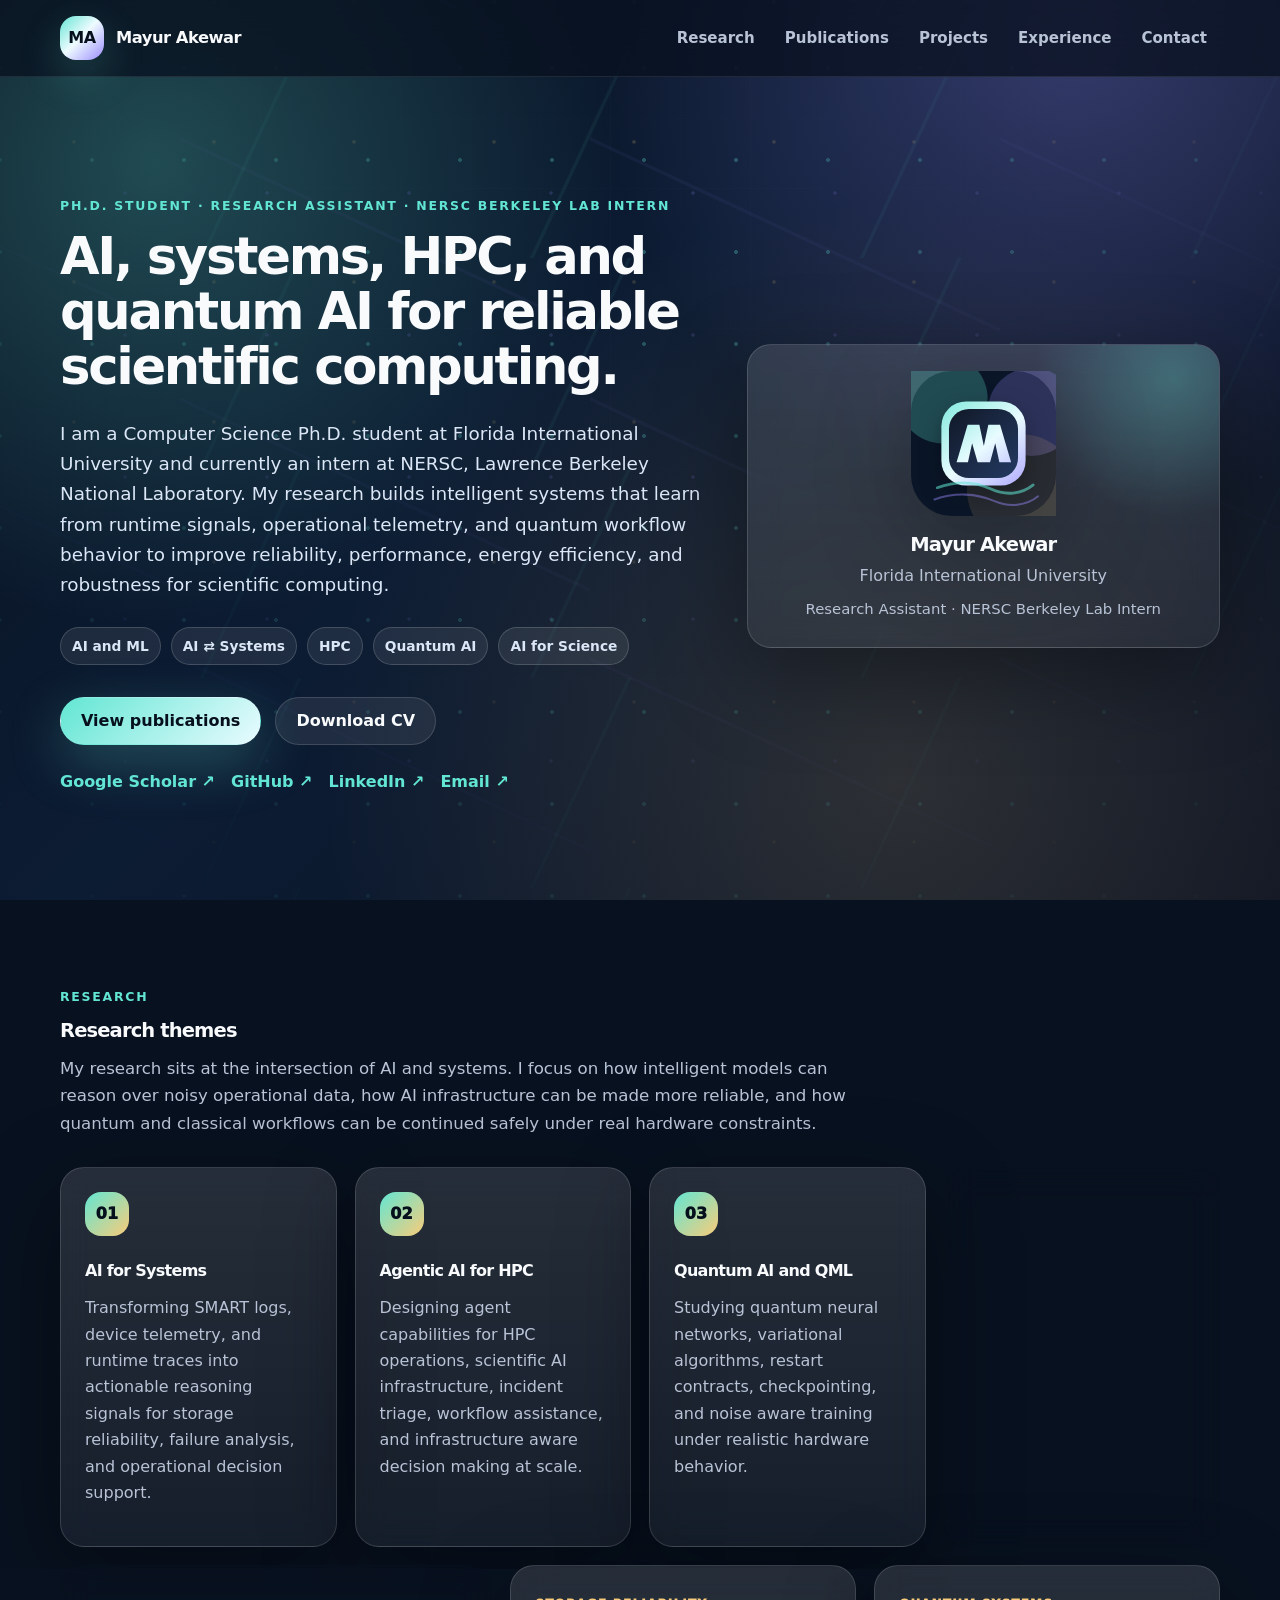
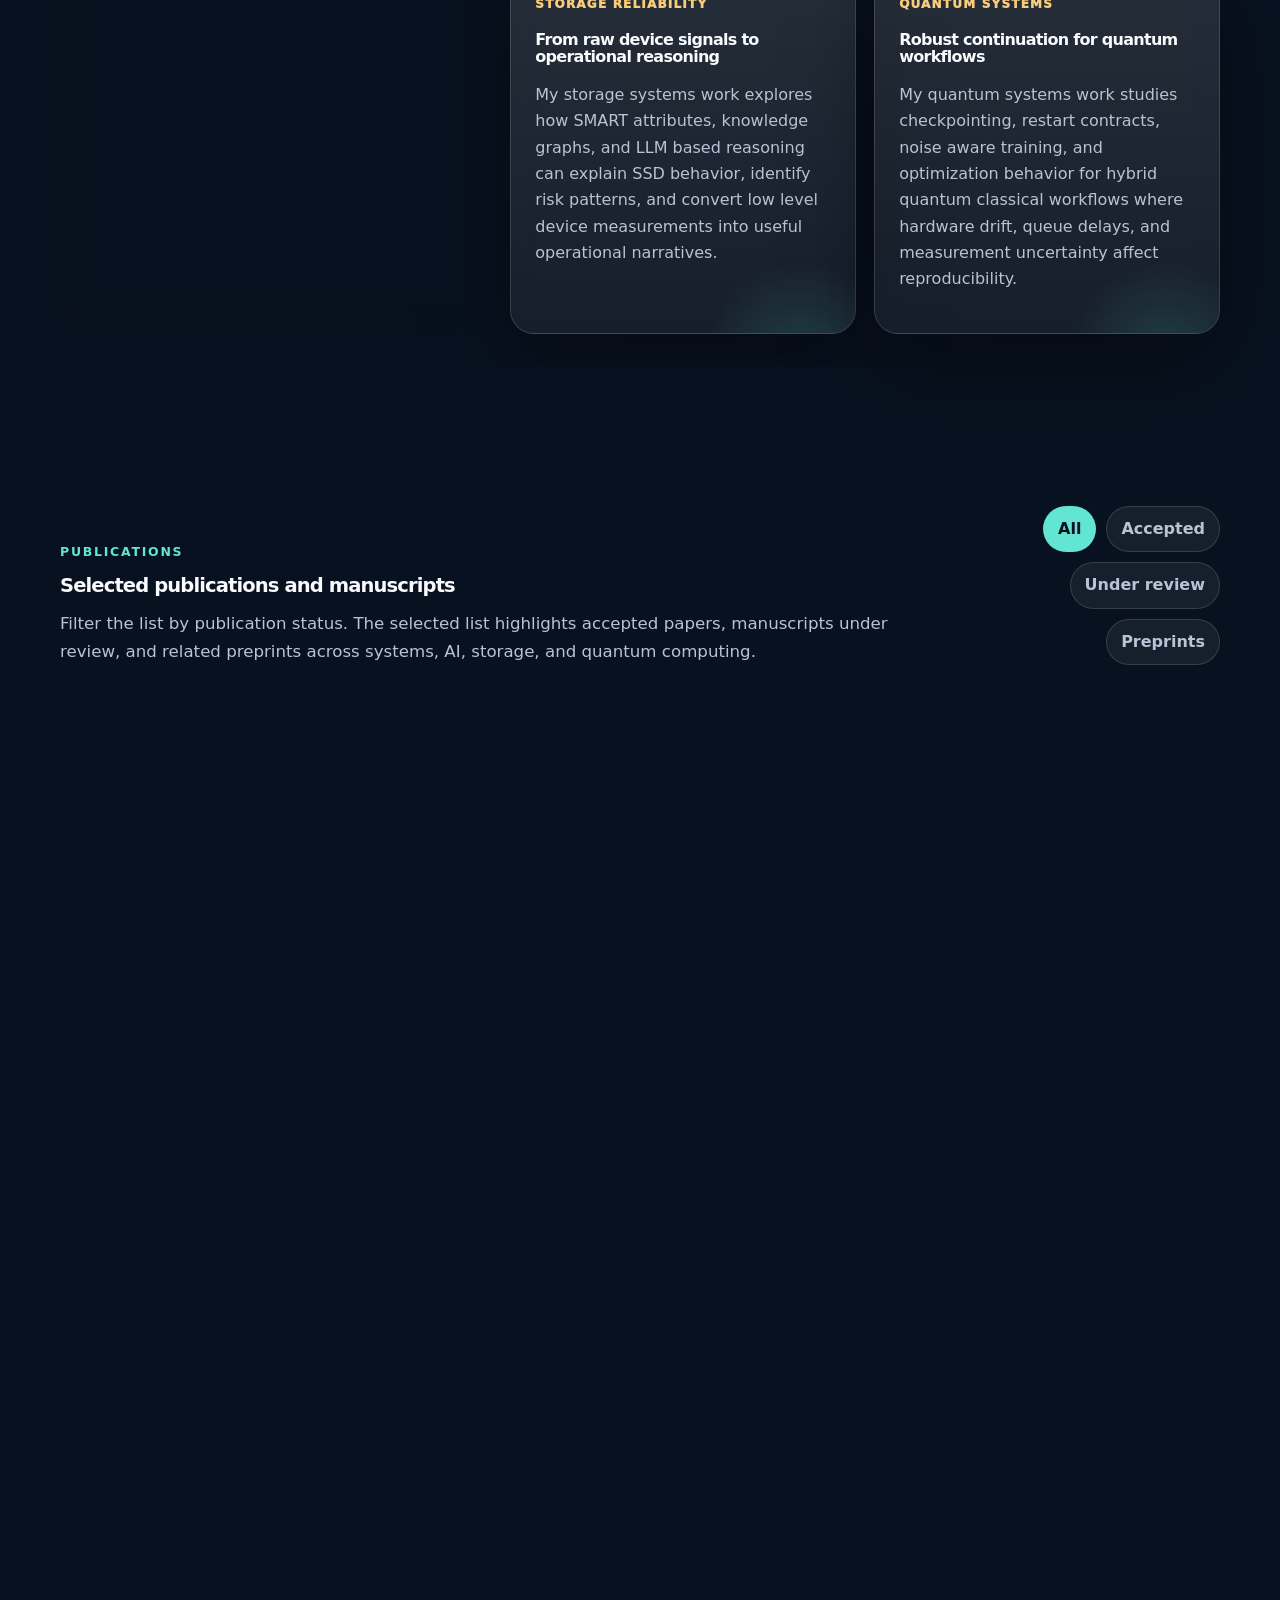
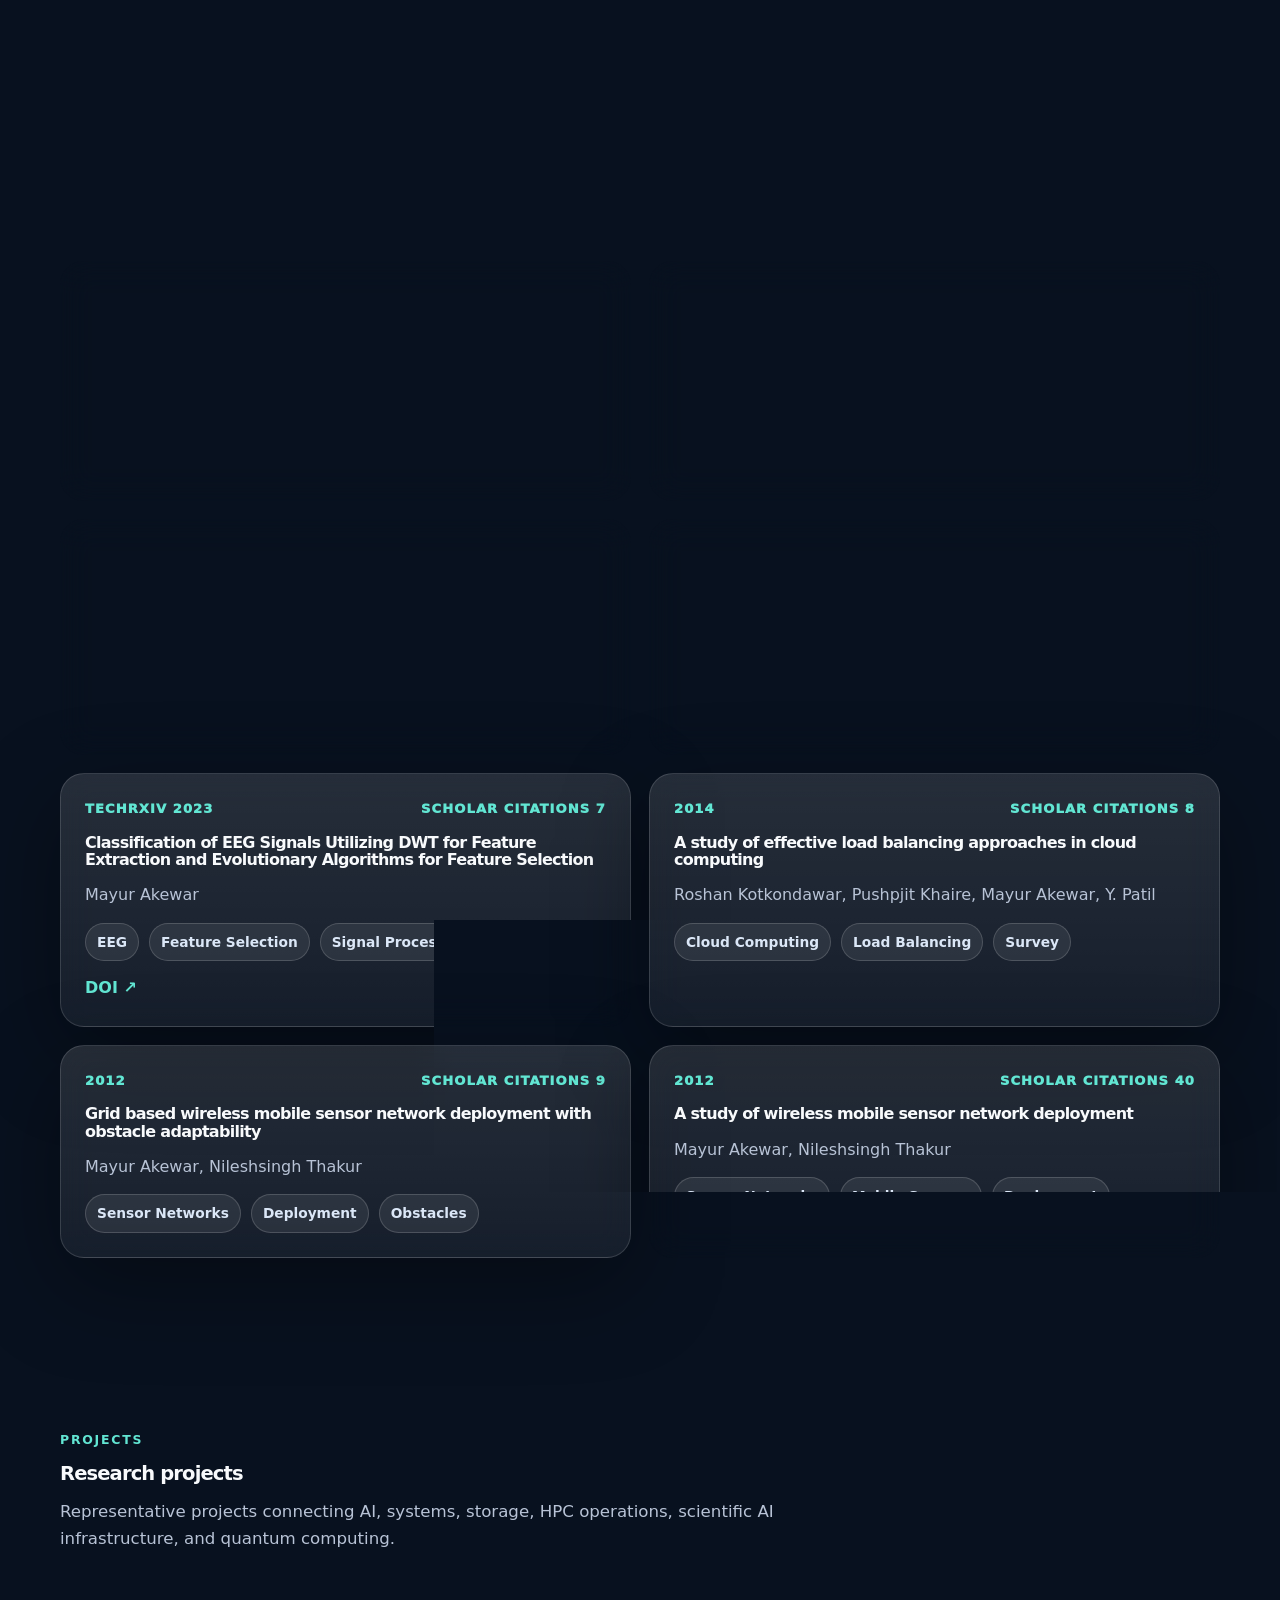
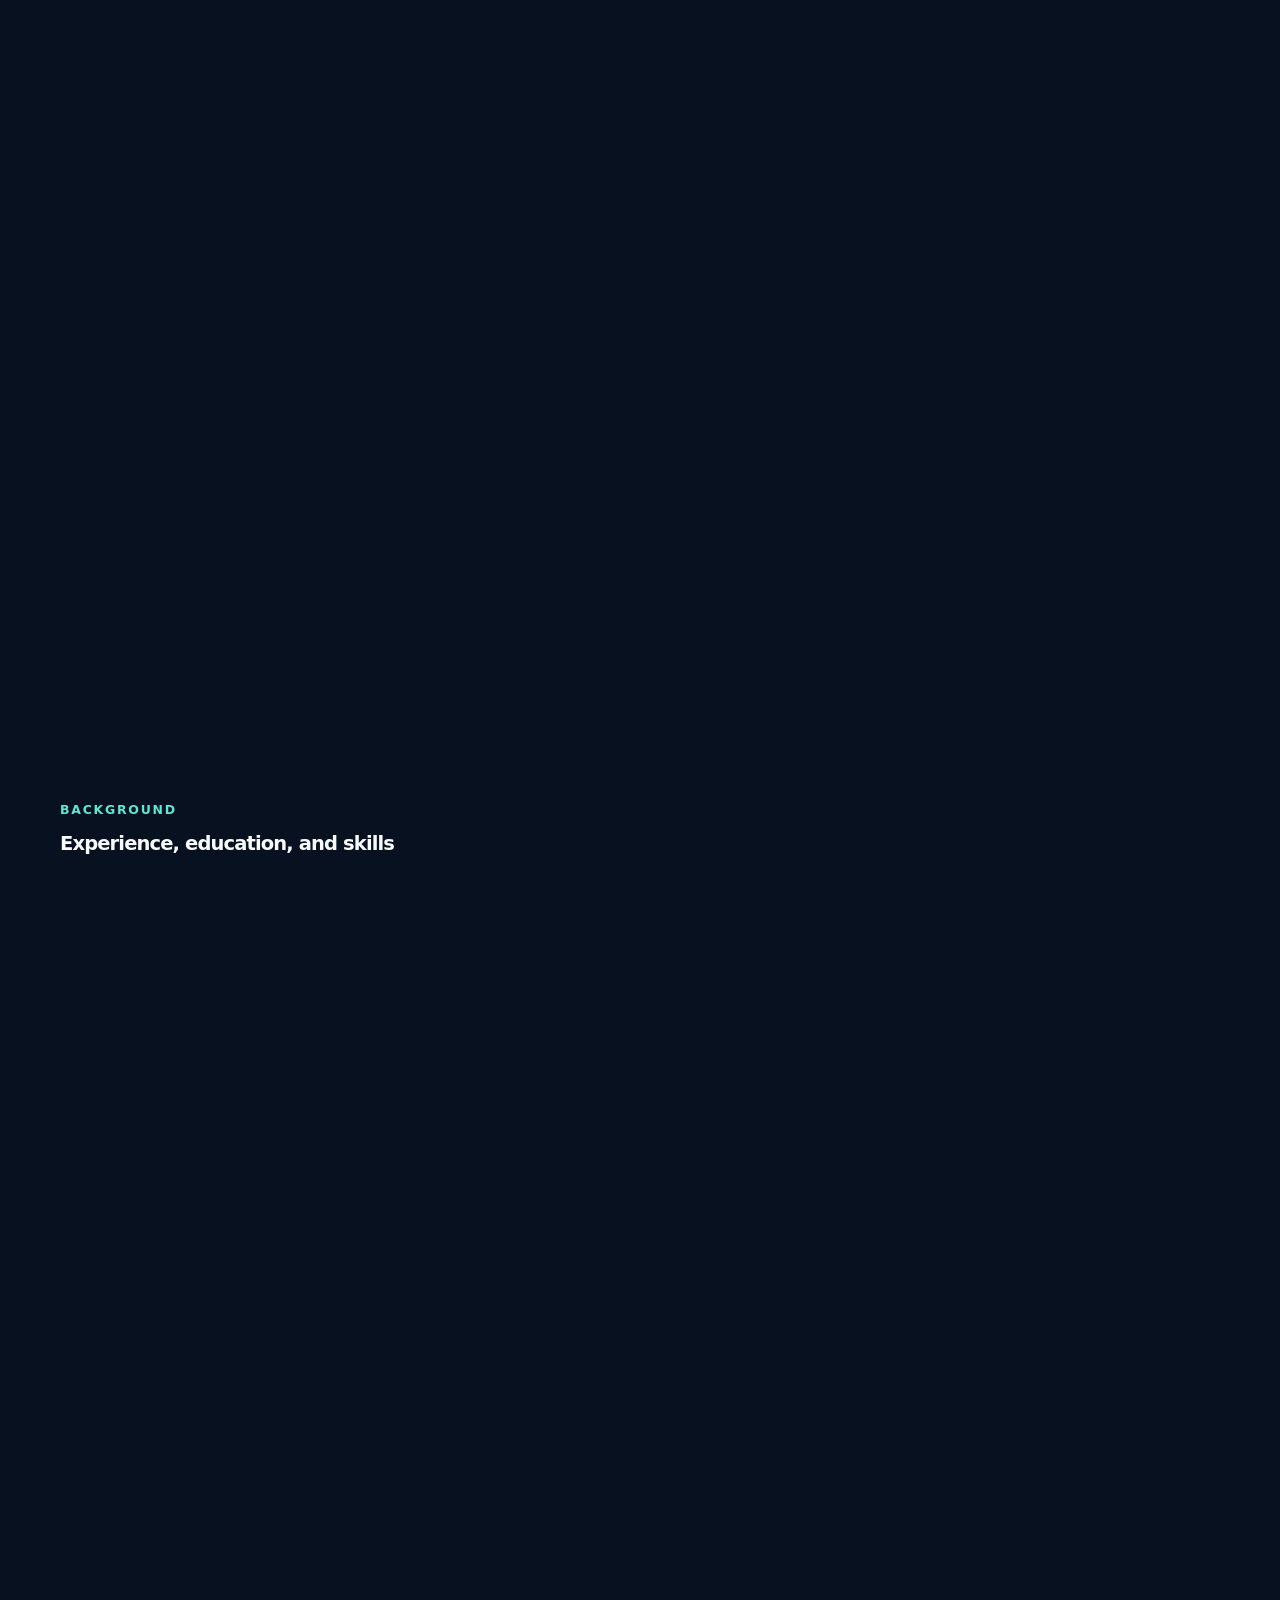
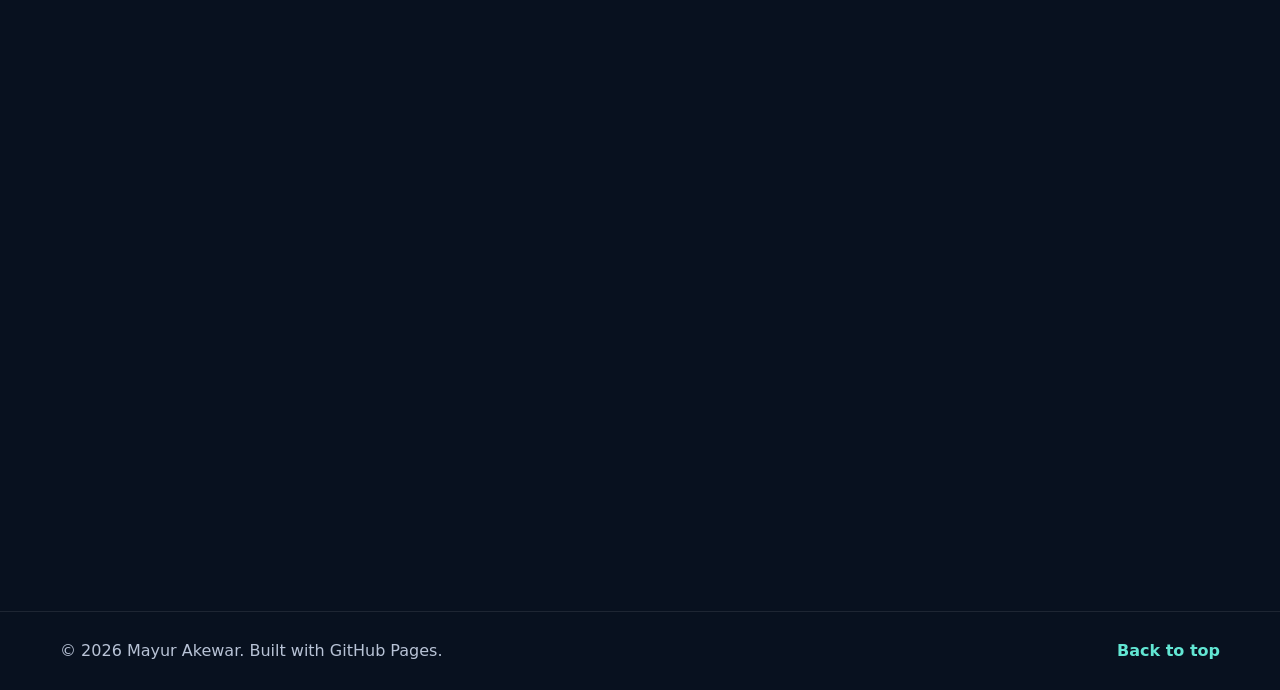
==== commit 20ffd0a2: "Update index.html" ====
--- a/index.html
+++ b/index.html
@@ -72,7 +72,7 @@
           <p>Florida International University</p>
           <p class="small">Research Assistant · NERSC Berkeley Lab Intern</p>
         </div>
-        <div class="stat-grid">
+        <!-- <div class="stat-grid">
           <div class="stat-card">
             <strong>FIU</strong>
             <span>Ph.D. CS</span>
@@ -89,7 +89,7 @@
             <strong>IPDPS</strong>
             <span>2026 Accepted</span>
           </div>
-        </div>
+        </div> -->
       </aside>
     </section>
 
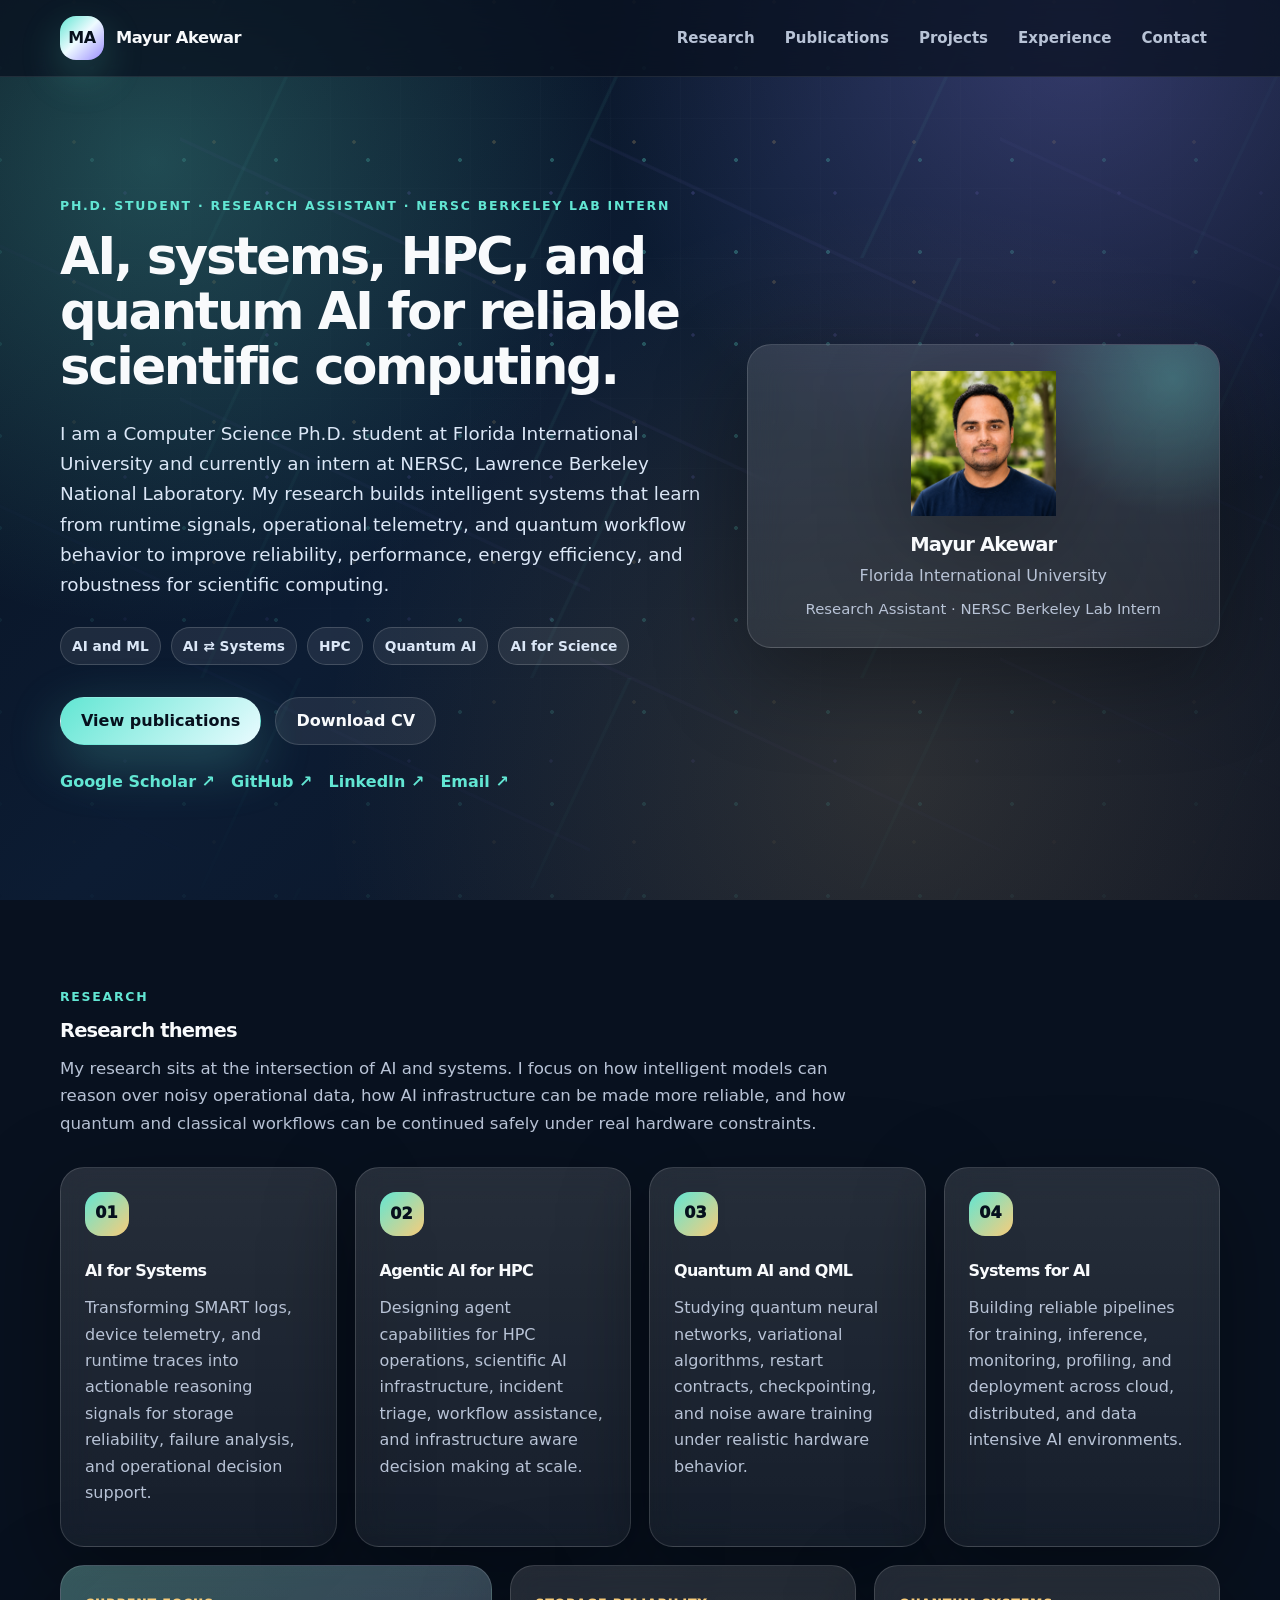
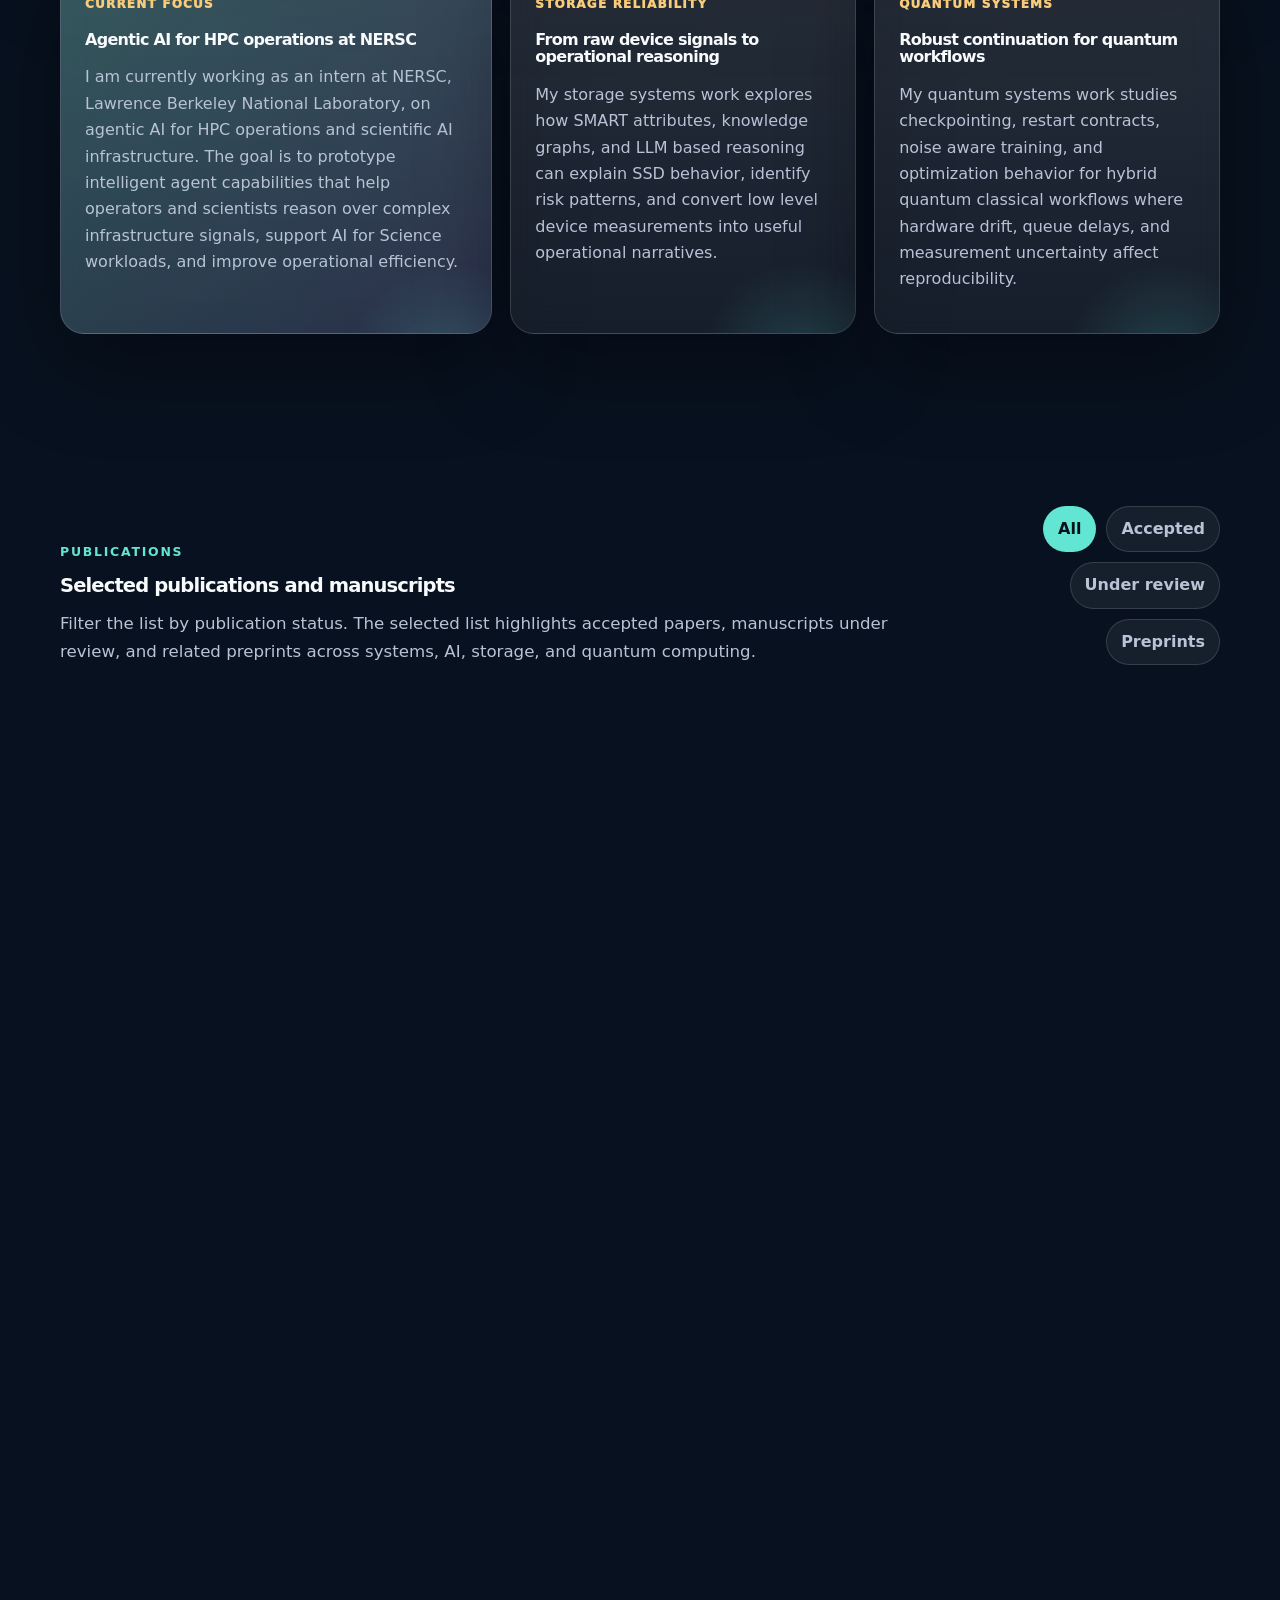
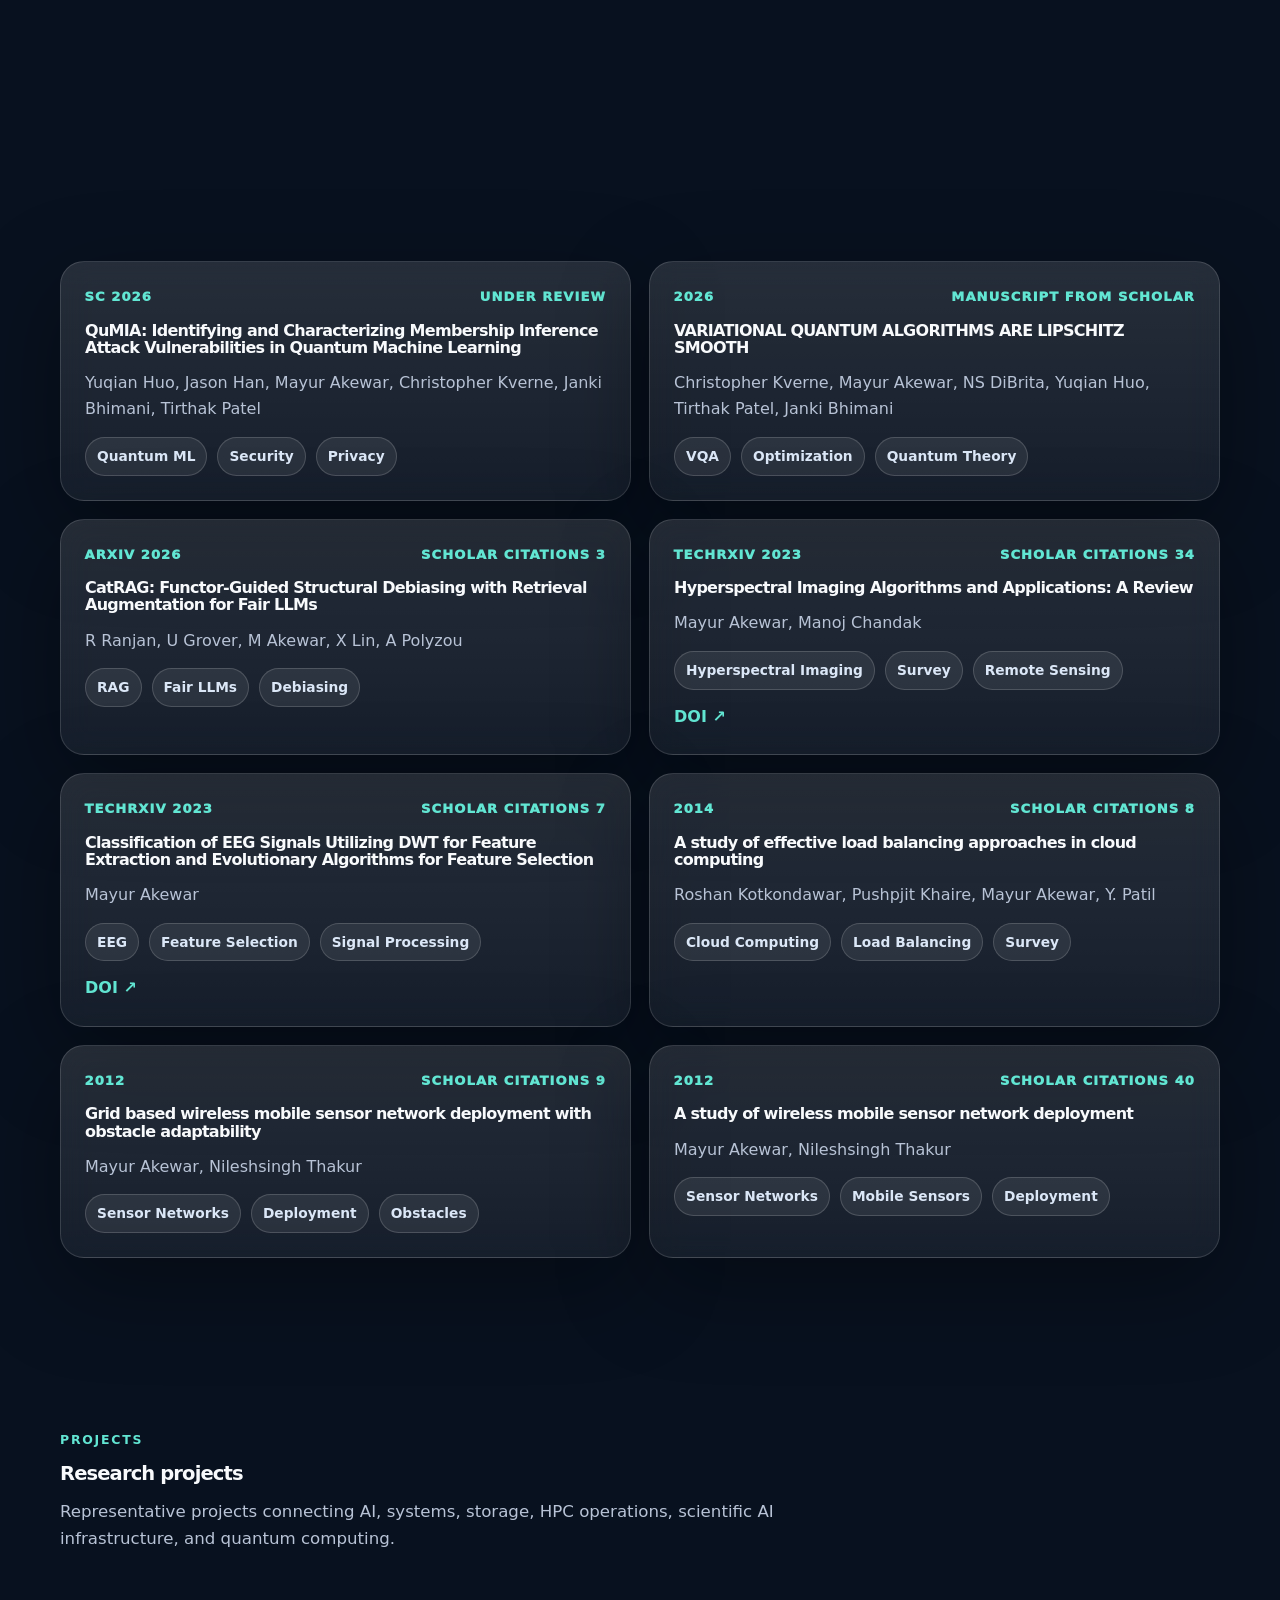
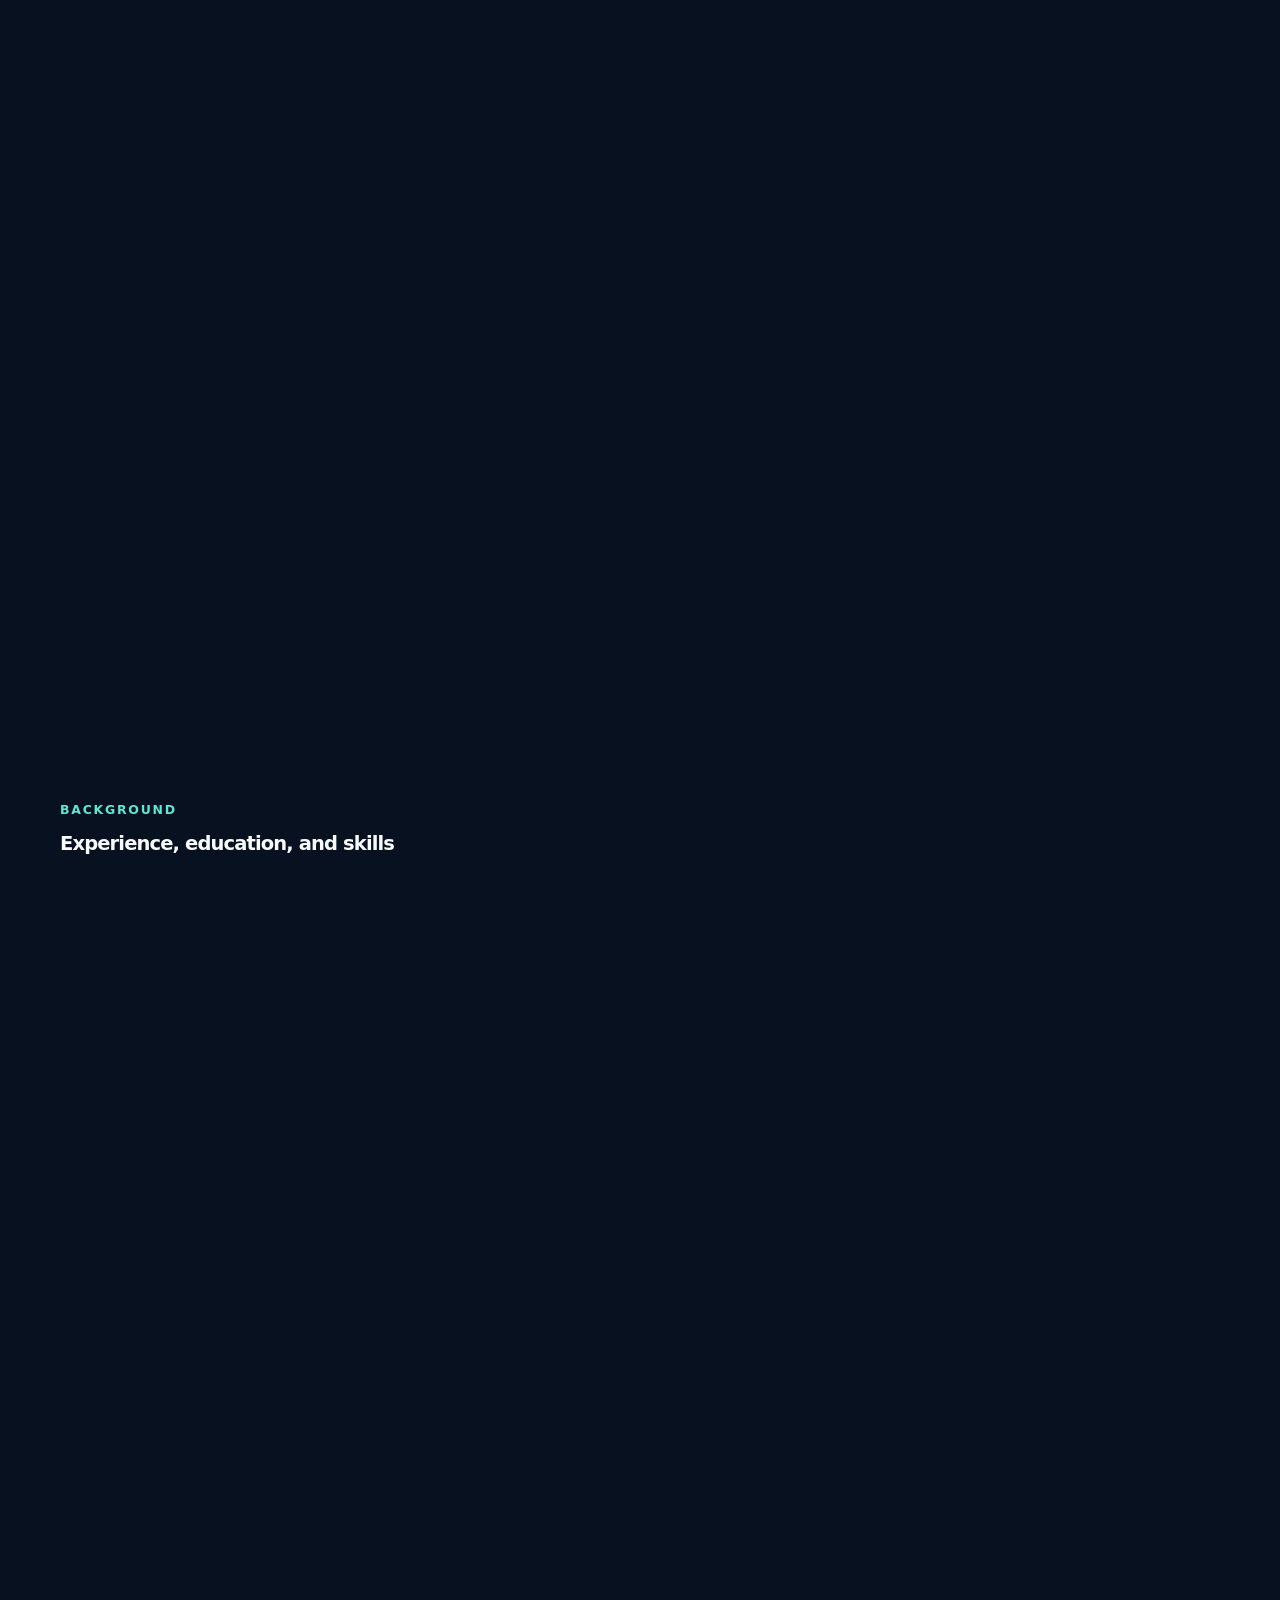
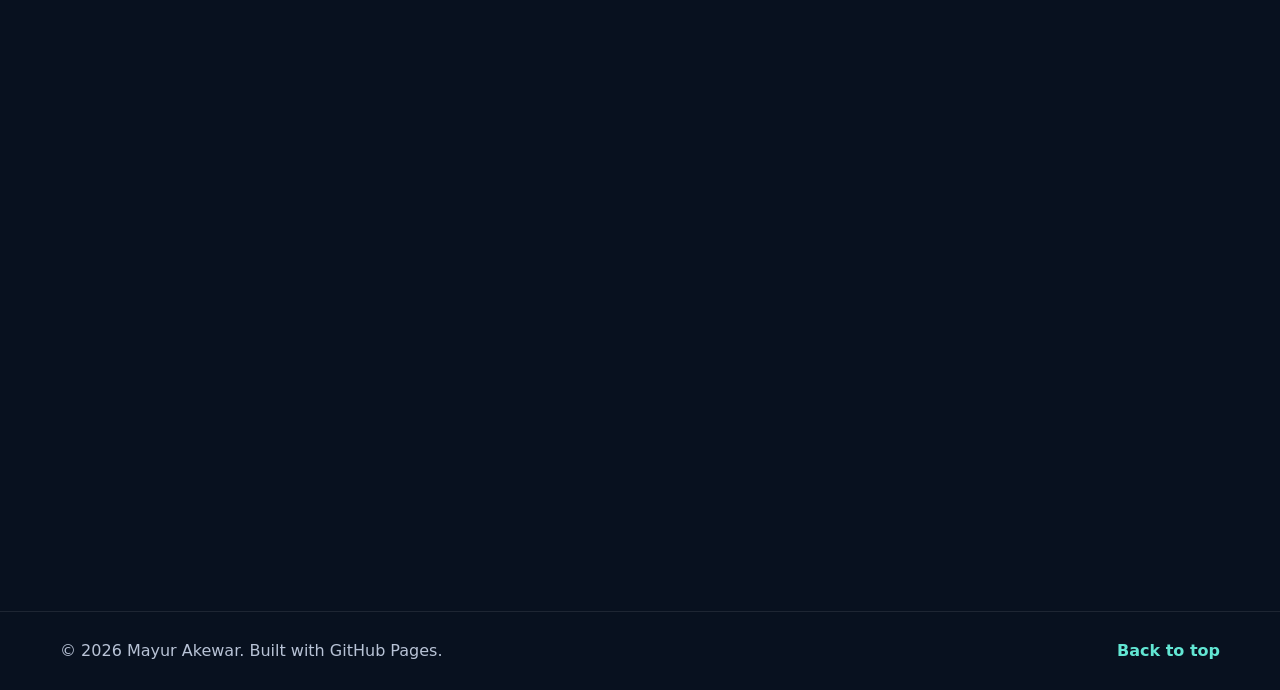
==== commit 97ef039e: "Update index.html" ====
--- a/index.html
+++ b/index.html
@@ -66,7 +66,7 @@
       </div>
 
       <aside class="profile-panel" aria-label="Profile snapshot">
-        <img class="profile-art" src="assets/profile.svg" alt="Abstract profile illustration with initials MA" />
+        <img class="profile-art" src="assets/FDF.png" alt="Abstract profile illustration with initials MA" />
         <div class="profile-text">
           <h3>Mayur Akewar</h3>
           <p>Florida International University</p>
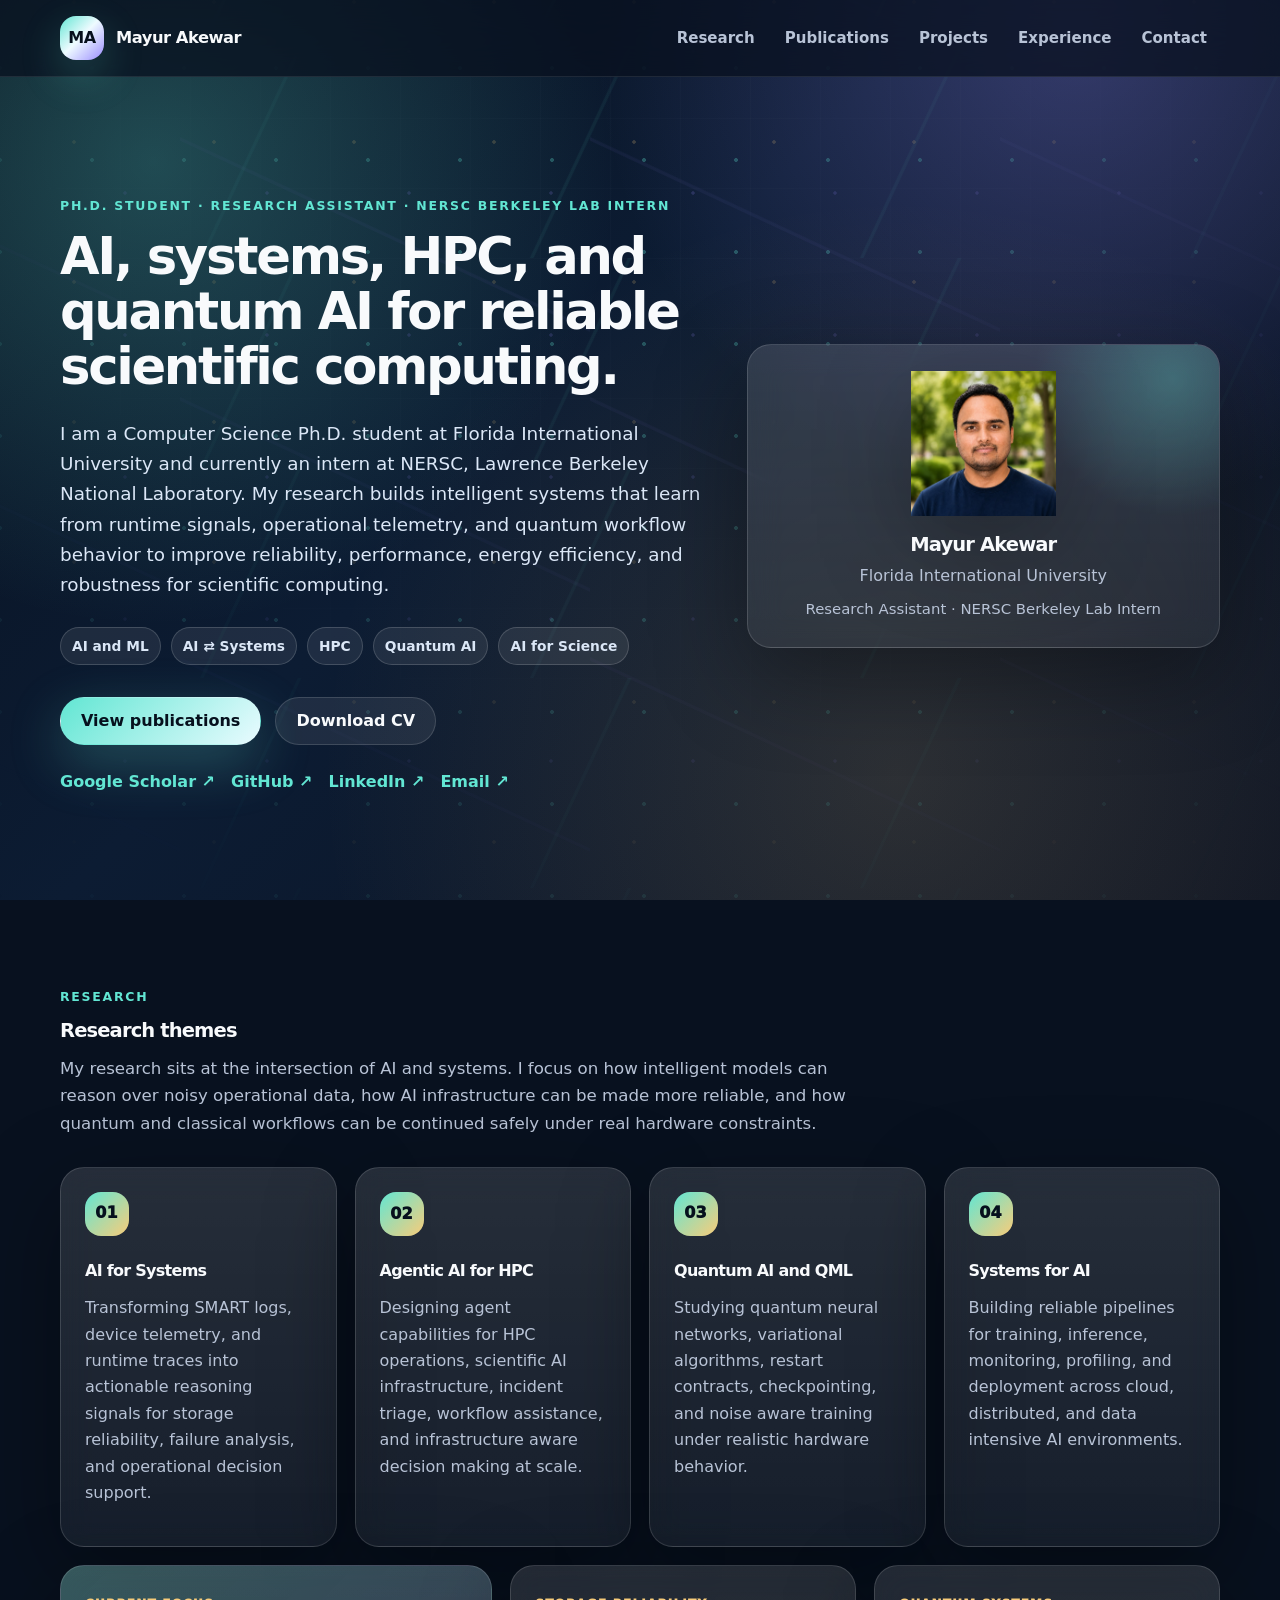
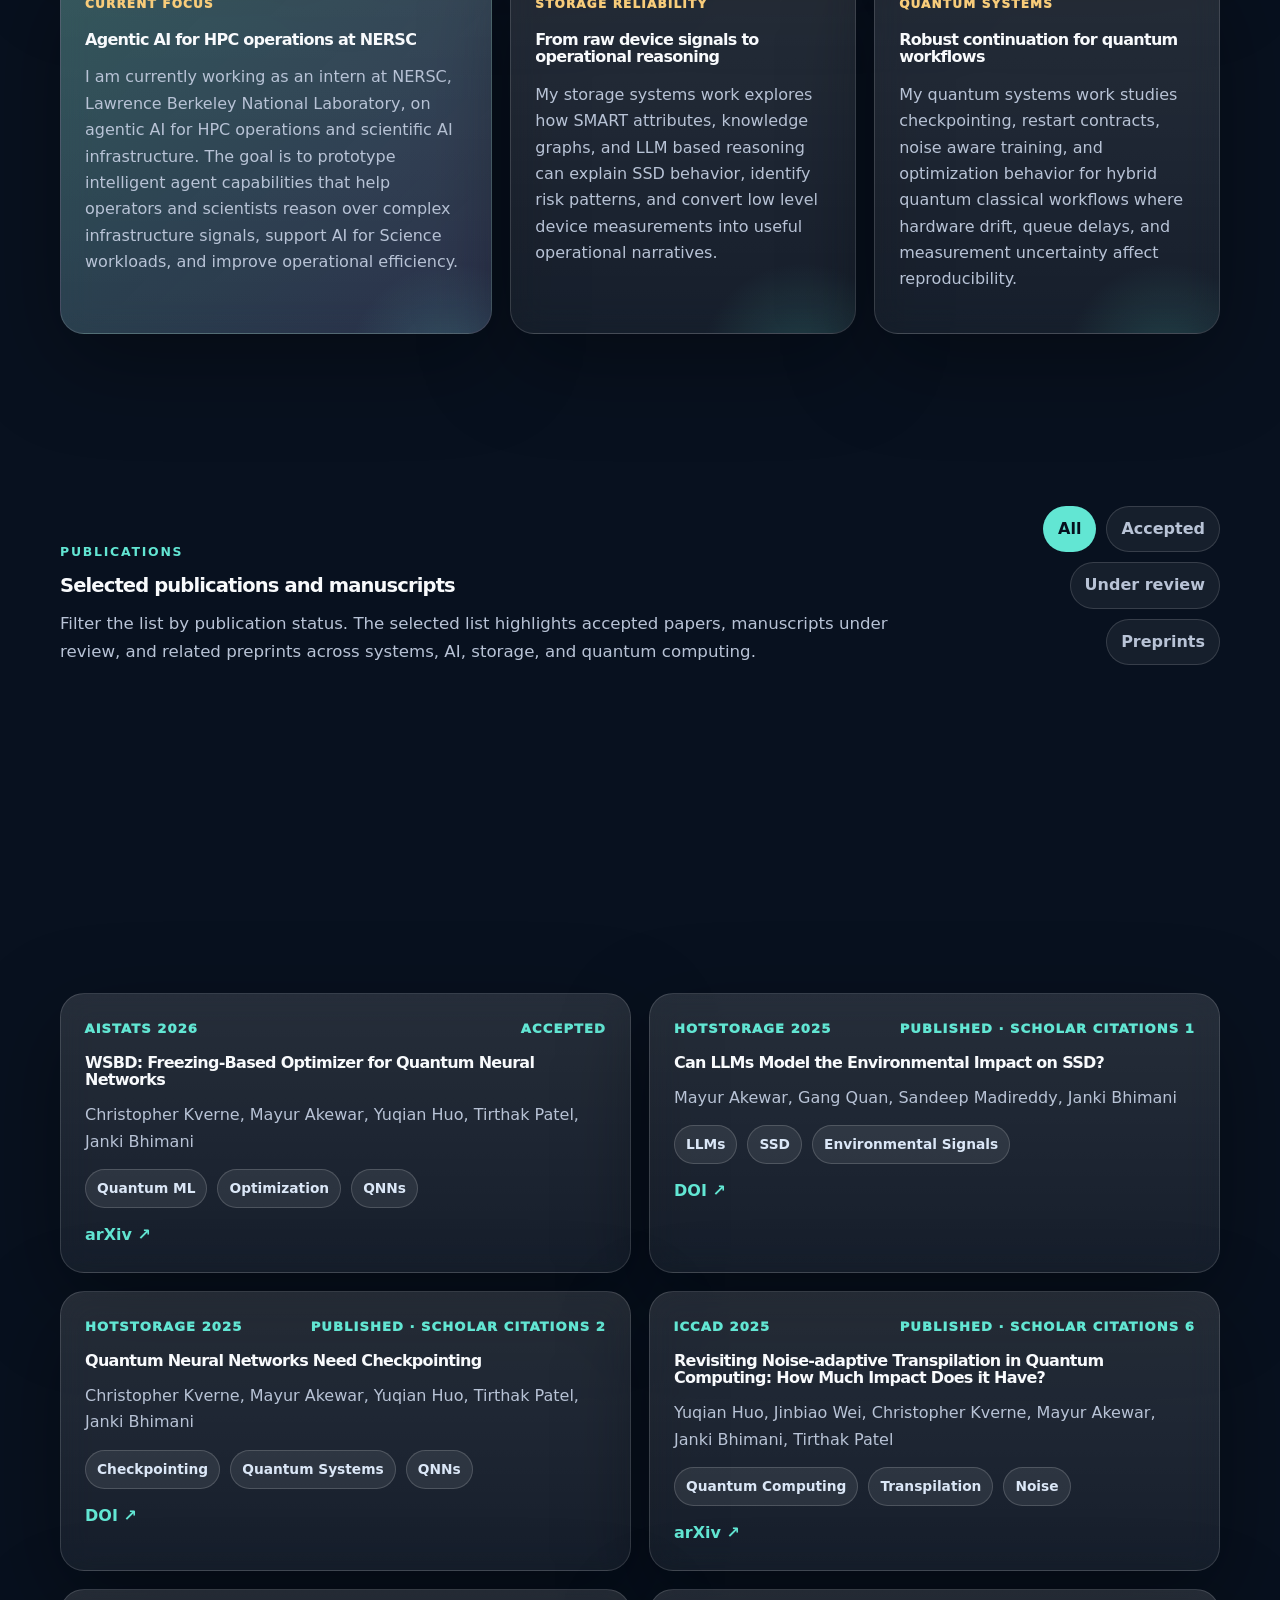
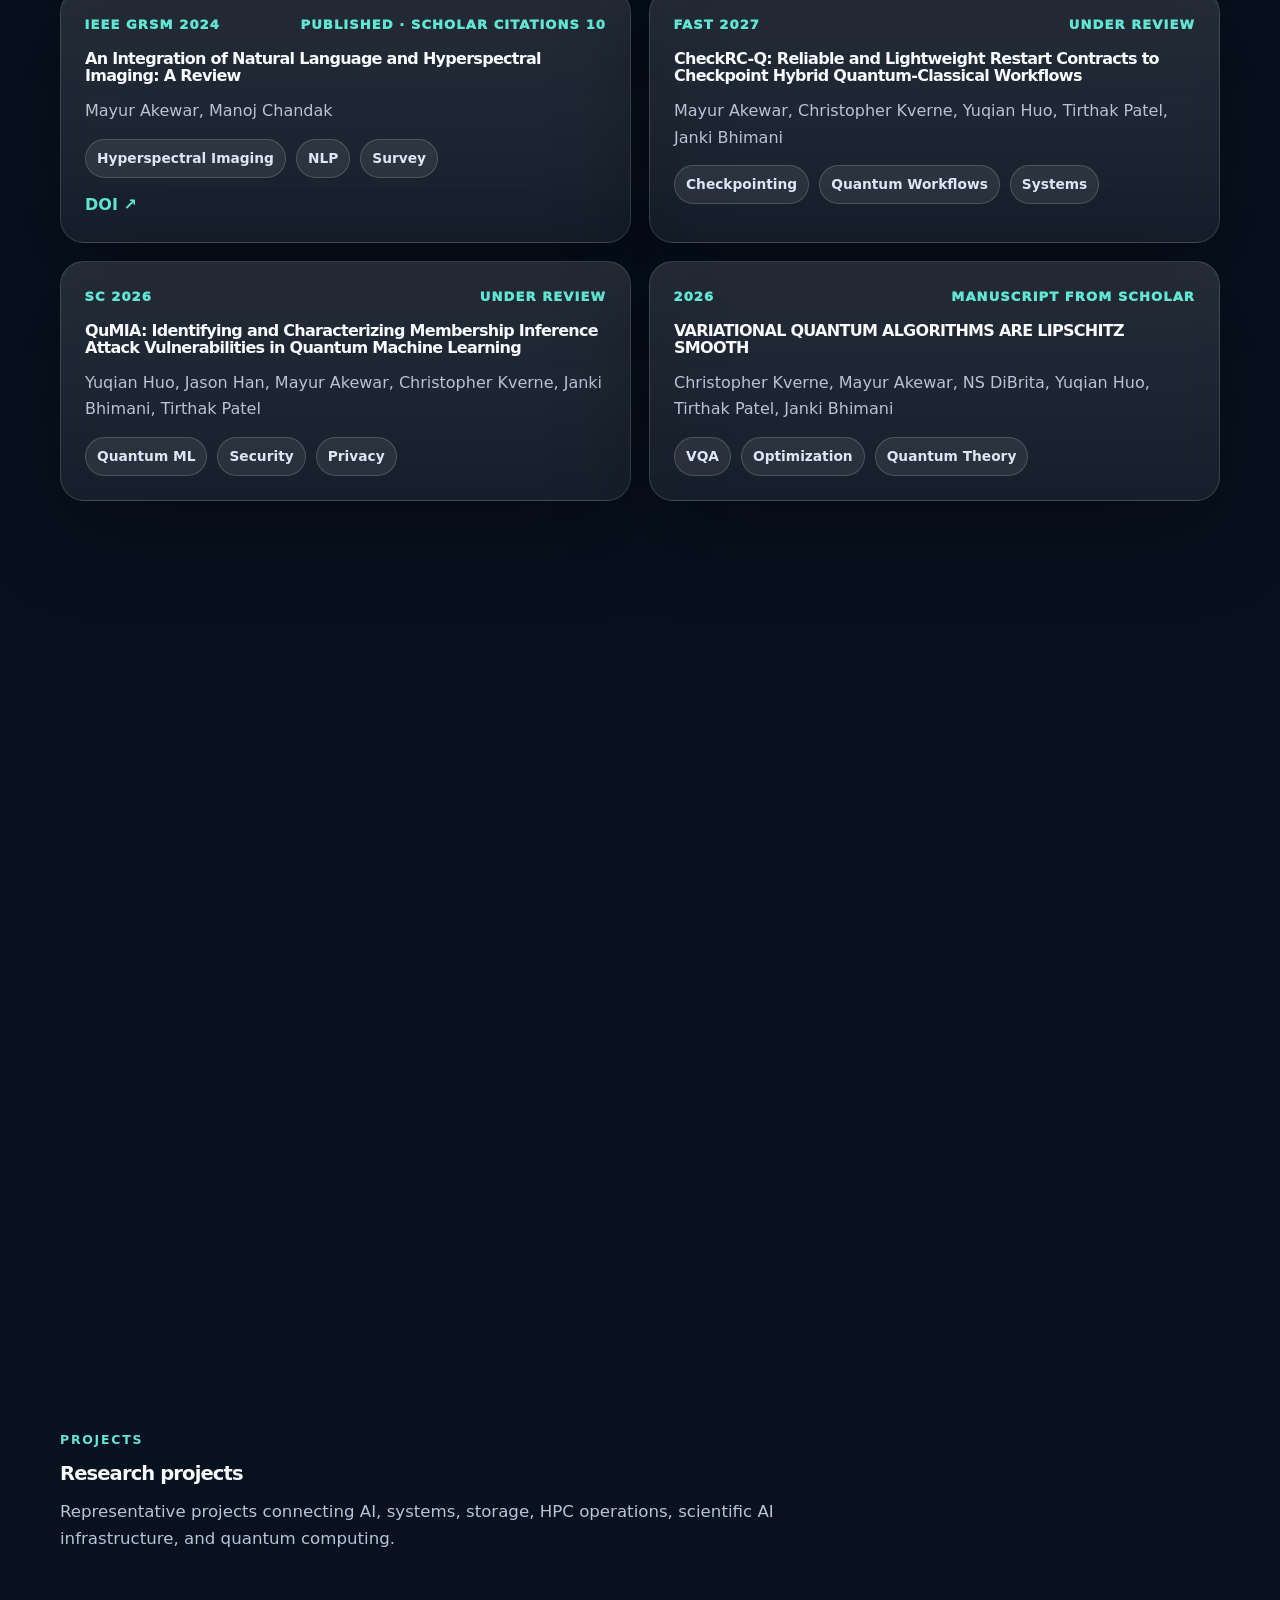
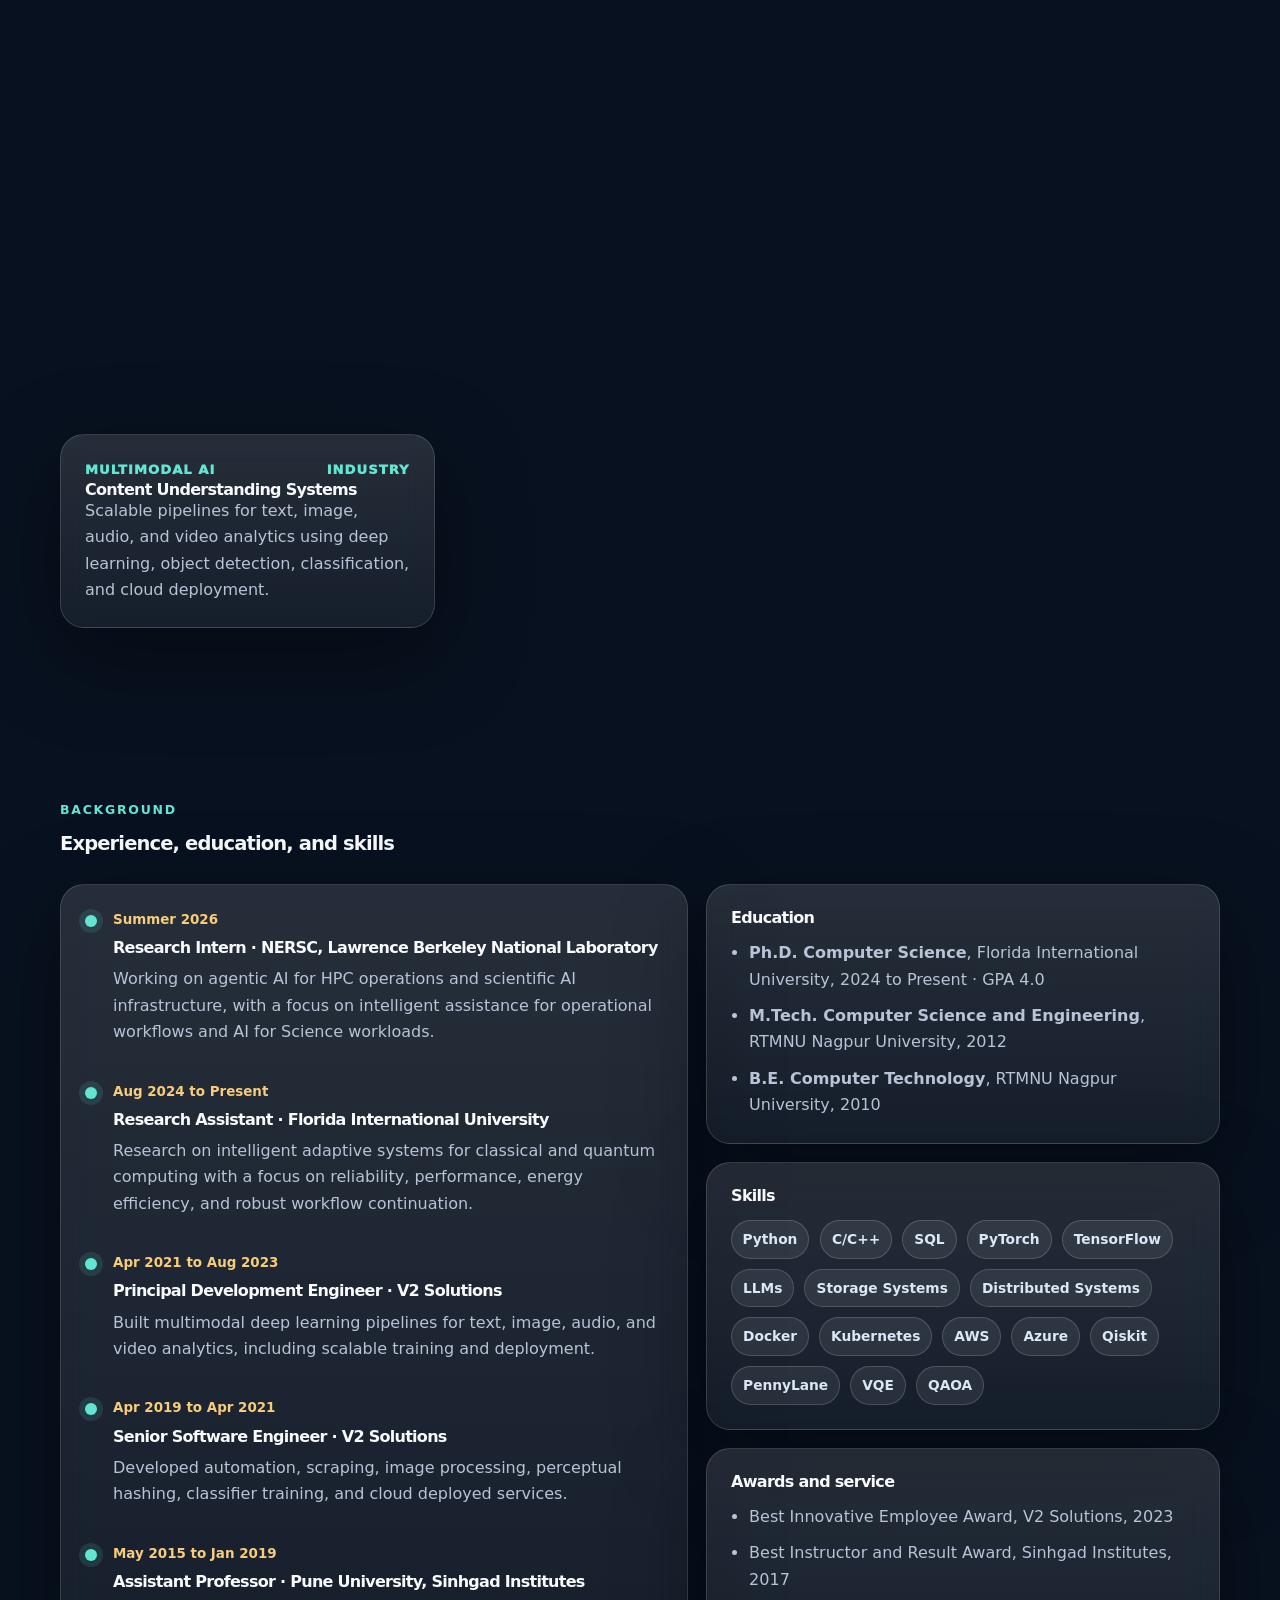
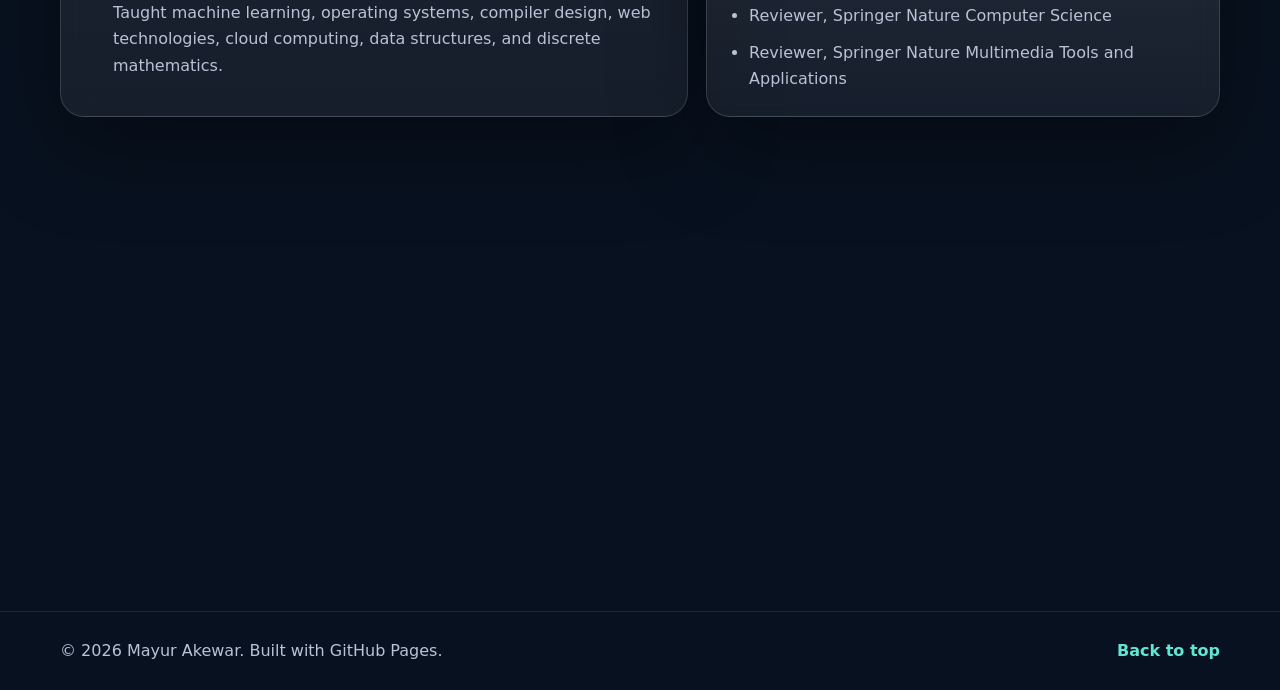
==== commit 139faf5b: "Update index.html" ====
--- a/index.html
+++ b/index.html
@@ -66,7 +66,7 @@
       </div>
 
       <aside class="profile-panel" aria-label="Profile snapshot">
-        <img class="profile-art" src="assets/FDF.png" alt="Abstract profile illustration with initials MA" />
+        <img class="profile-art" src="assets/FDF.jpg" alt="Abstract profile illustration with initials MA" />
         <div class="profile-text">
           <h3>Mayur Akewar</h3>
           <p>Florida International University</p>
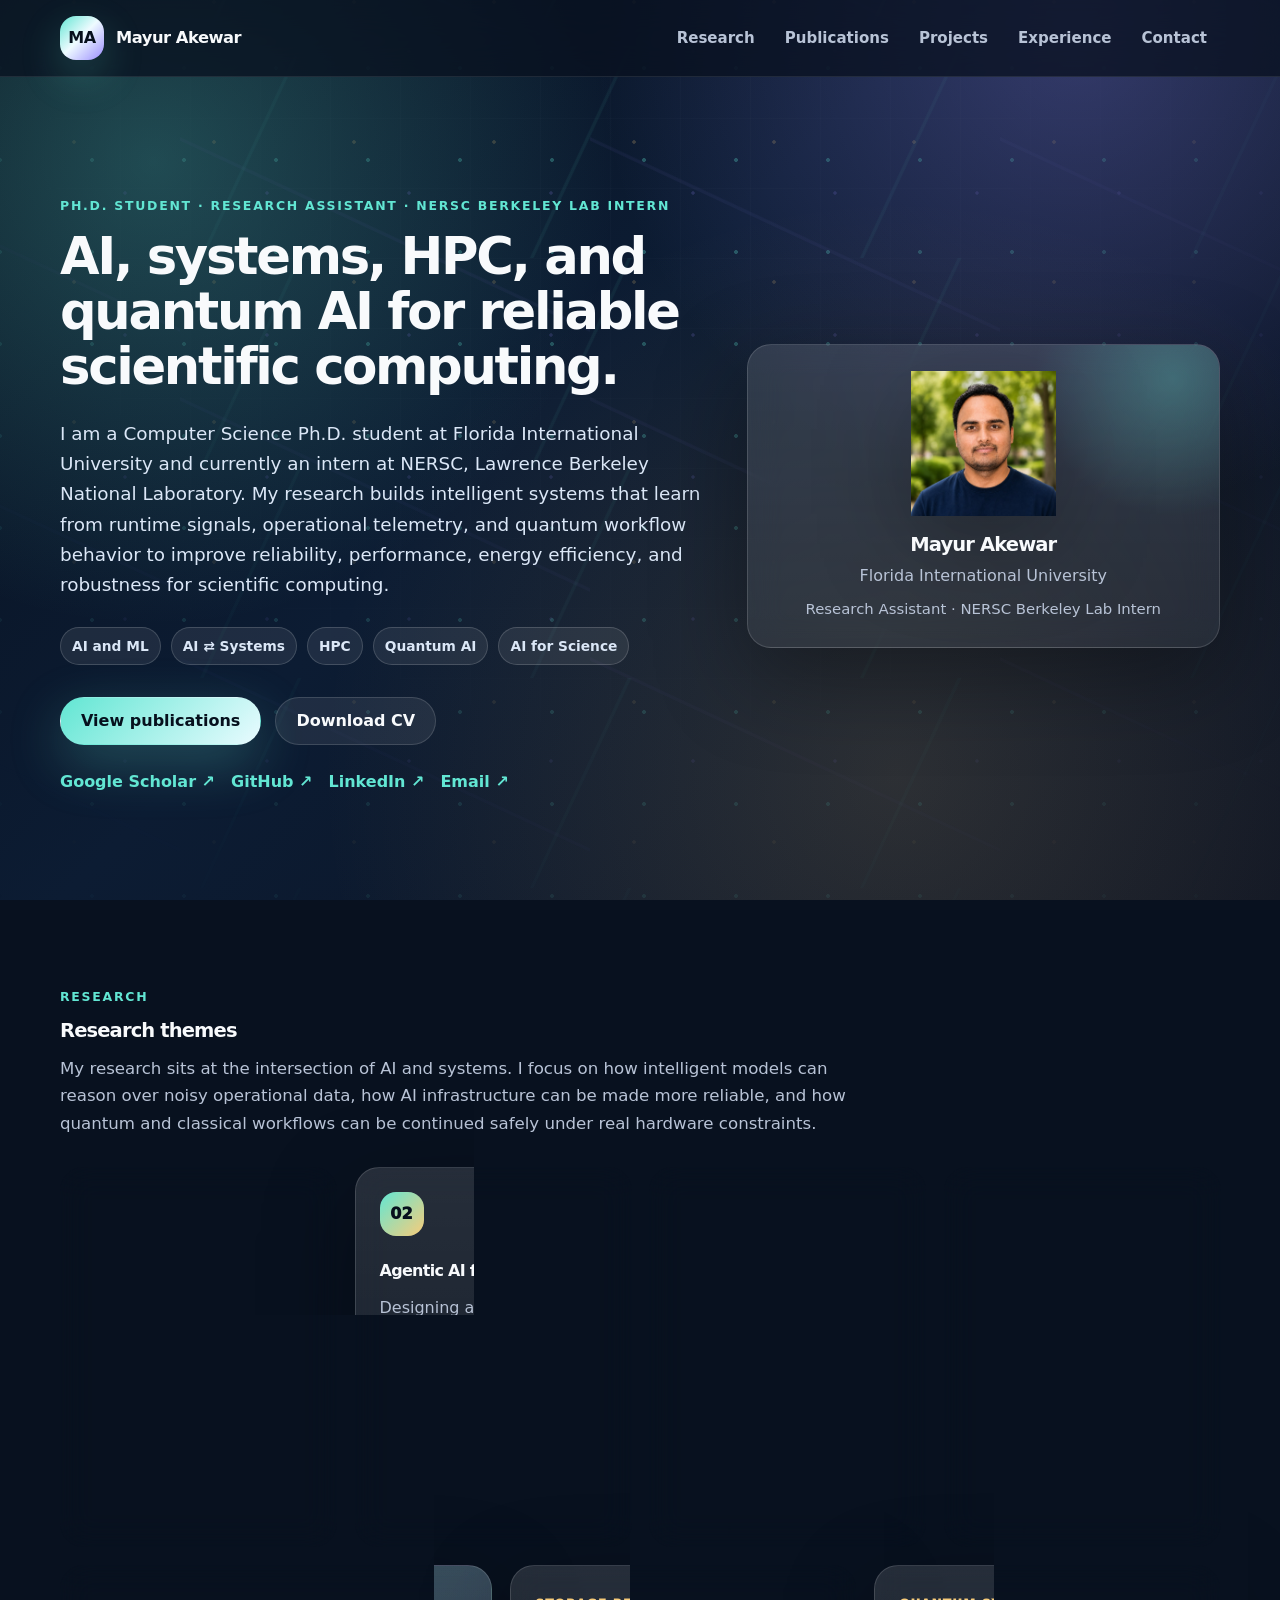
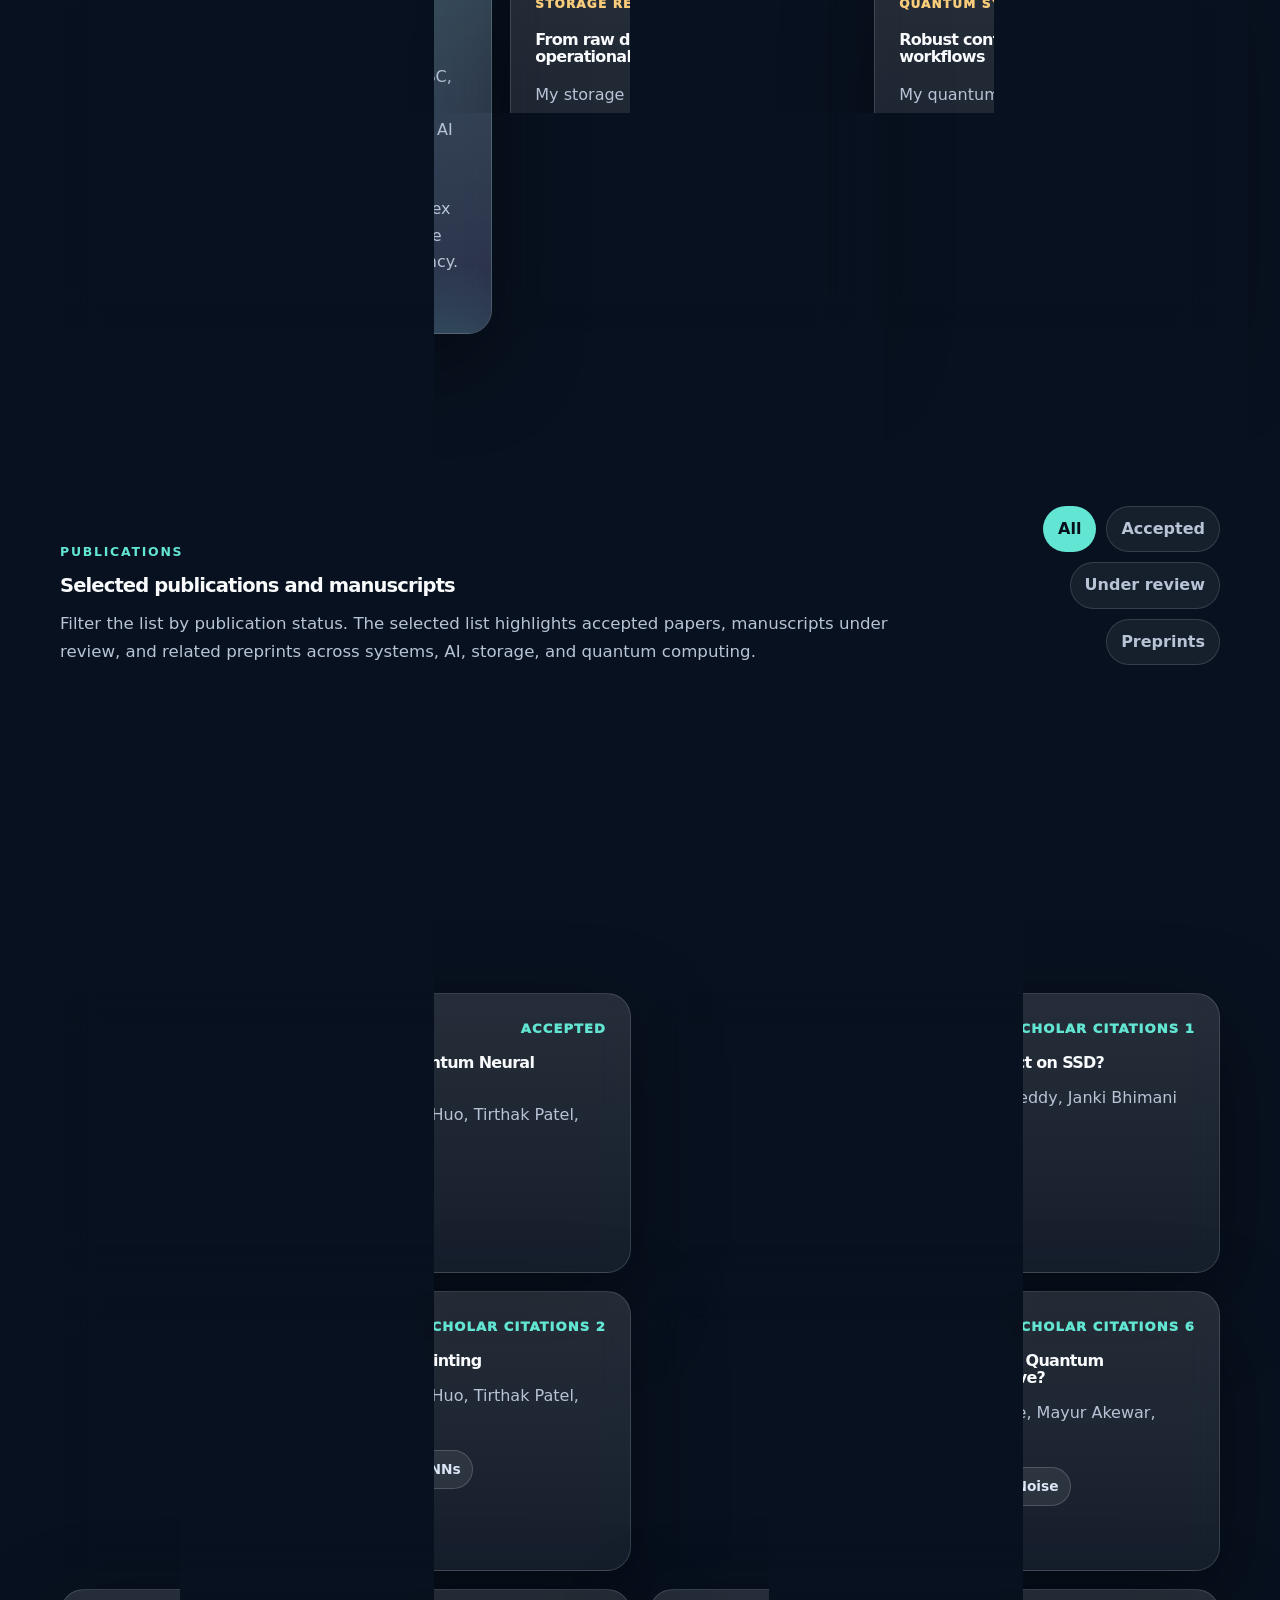
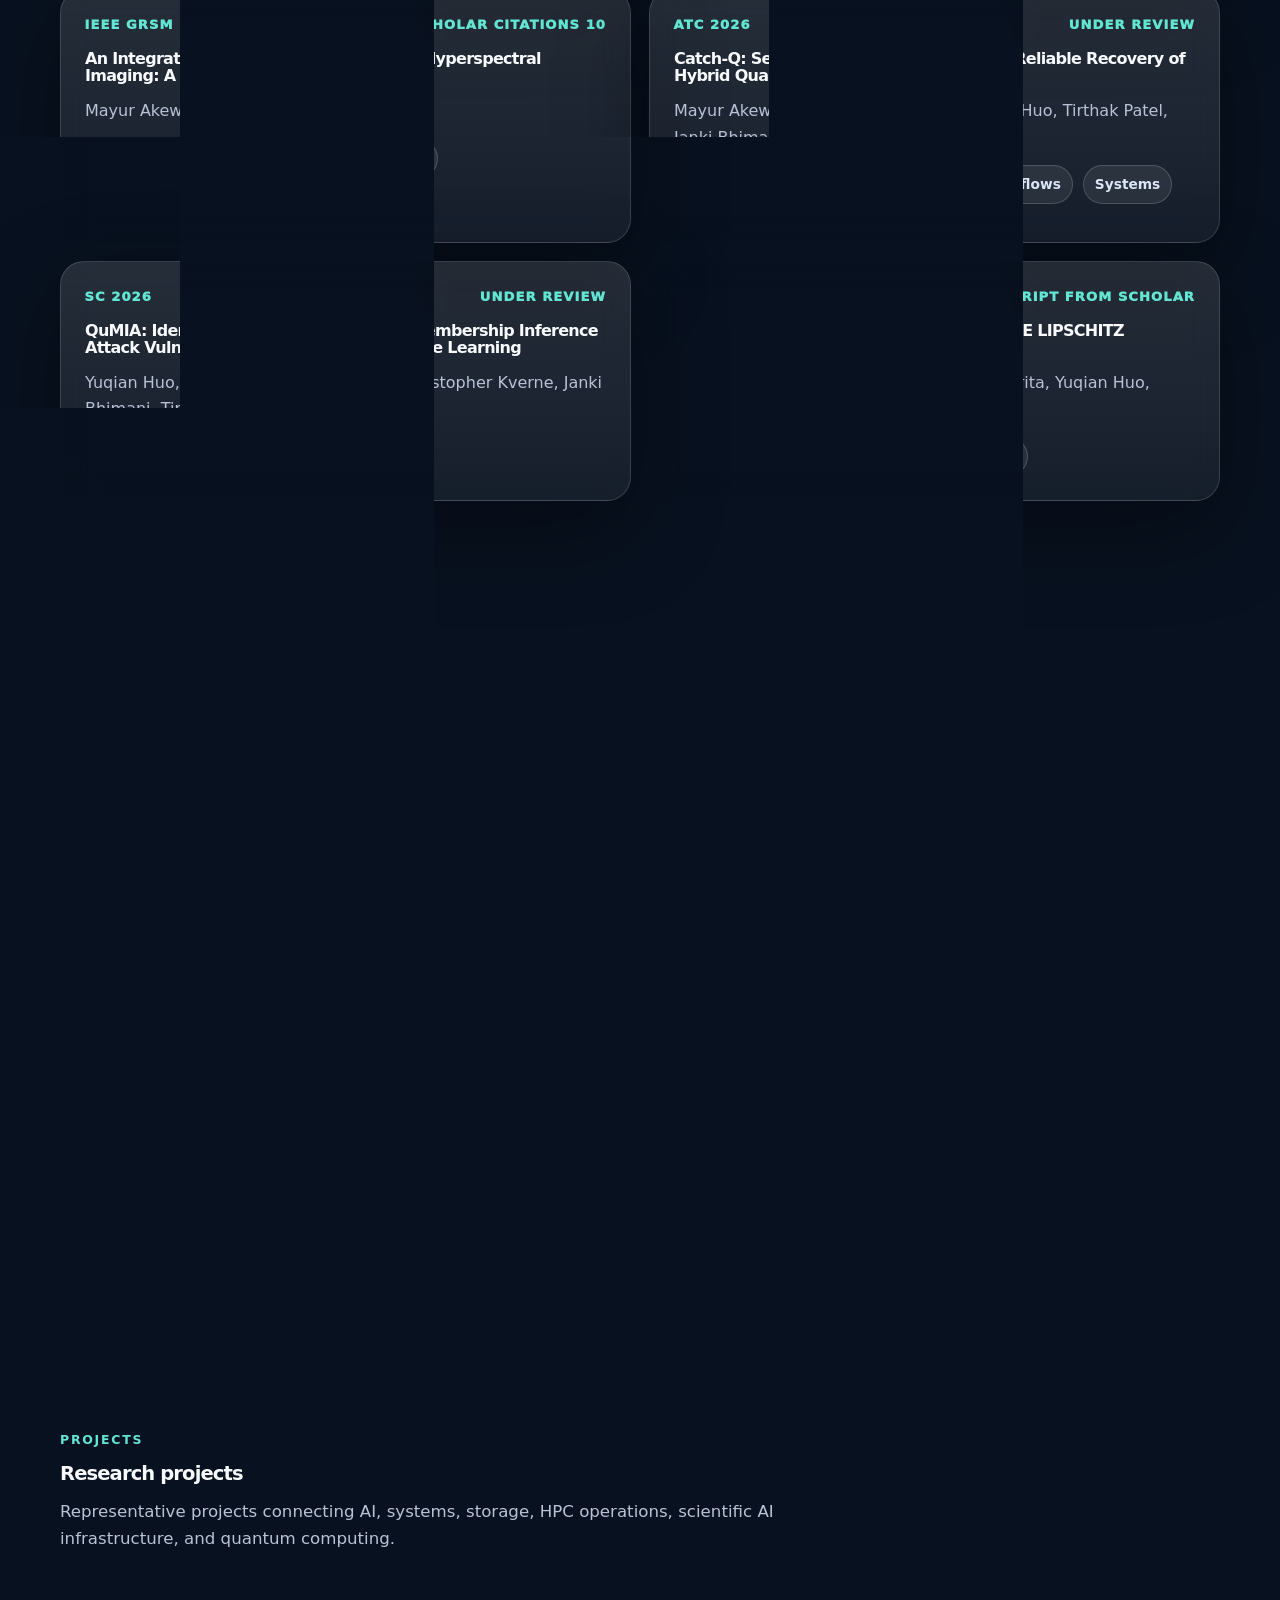
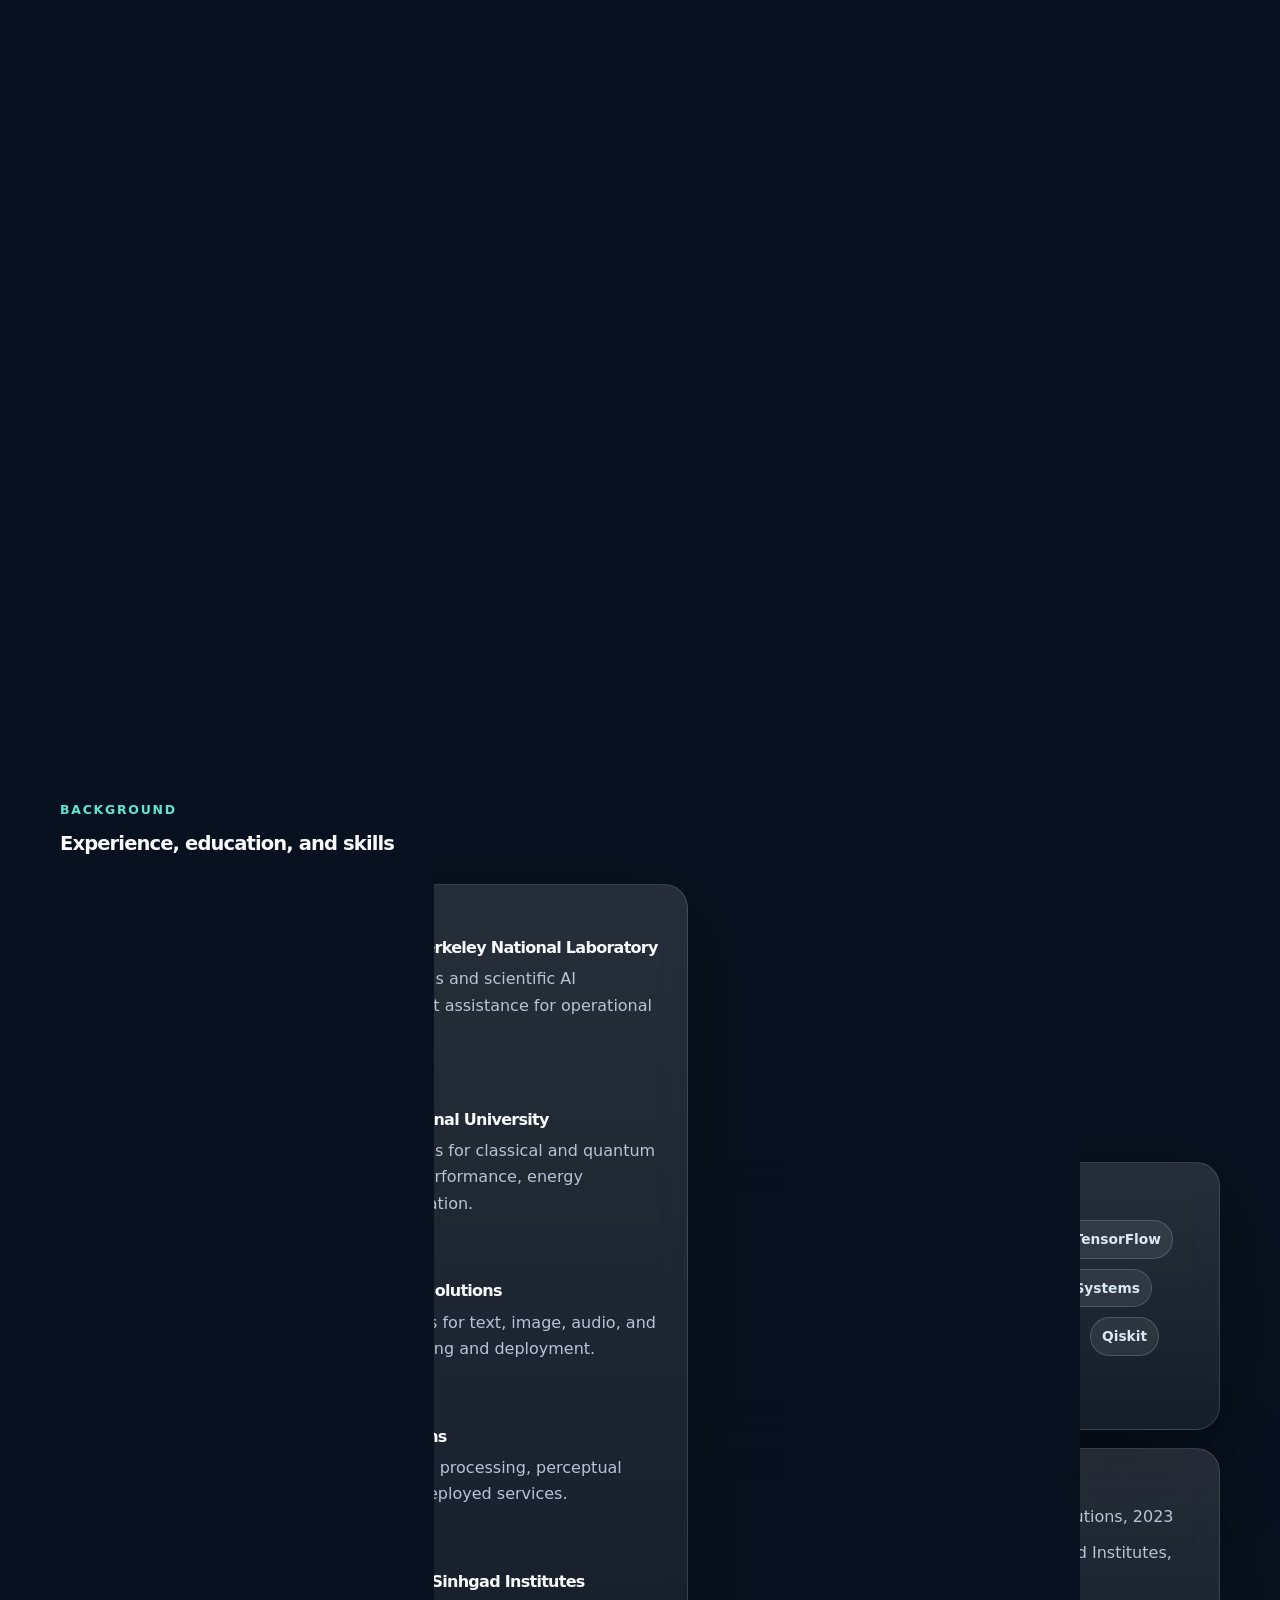
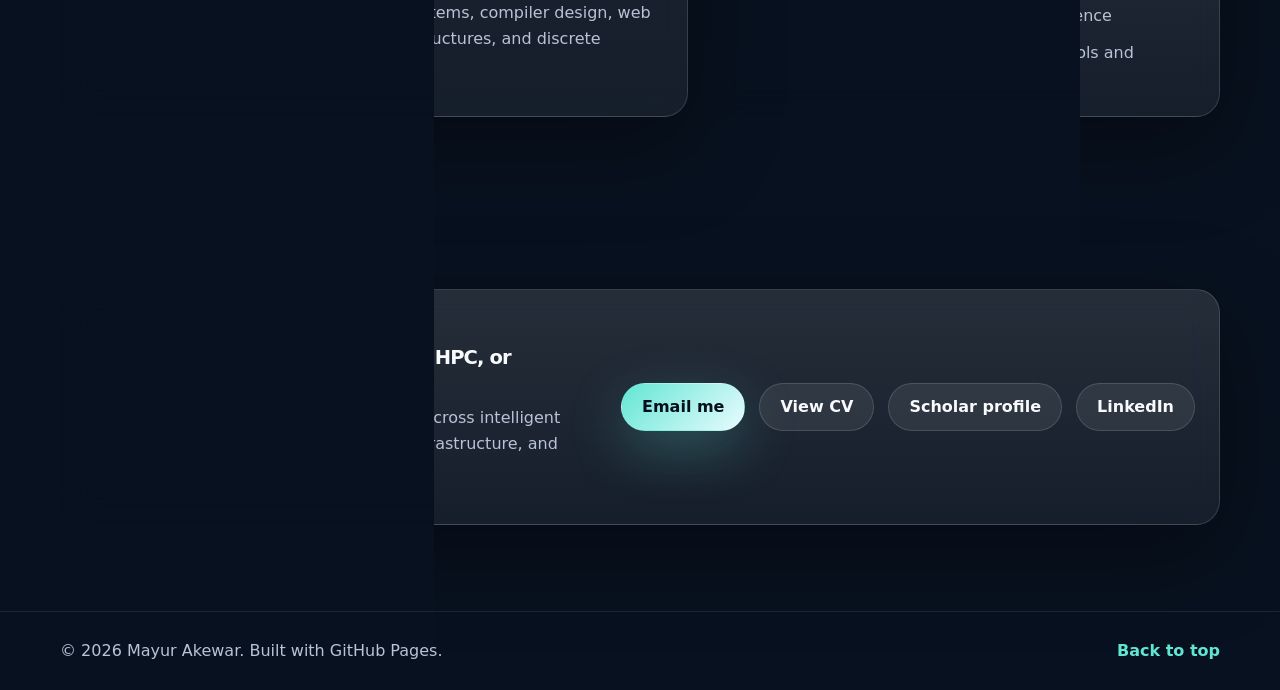
==== commit 90122060: "Update index.html" ====
--- a/index.html
+++ b/index.html
@@ -213,10 +213,10 @@
         </article>
 
         <article class="publication-card glass-card" data-category="review">
-          <div class="pub-top"><span>FAST 2027</span><span>Under review</span></div>
-          <h4>CheckRC-Q: Reliable and Lightweight Restart Contracts to Checkpoint Hybrid Quantum-Classical Workflows</h4>
+          <div class="pub-top"><span>ATC 2026</span><span>Under review</span></div>
+          <h4>Catch-Q: Semantic Restart Contracts for Reliable Recovery of Hybrid Quantum-Classical Workflows</h4>
           <p>Mayur Akewar, Christopher Kverne, Yuqian Huo, Tirthak Patel, Janki Bhimani</p>
-          <div class="tag-row"><span>Checkpointing</span><span>Quantum Workflows</span><span>Systems</span></div>
+          <div class="tag-row"><span>Checkpointing</span><span>Quantum-Classical Workflows</span><span>Systems</span></div>
         </article>
 
         <article class="publication-card glass-card" data-category="review">
